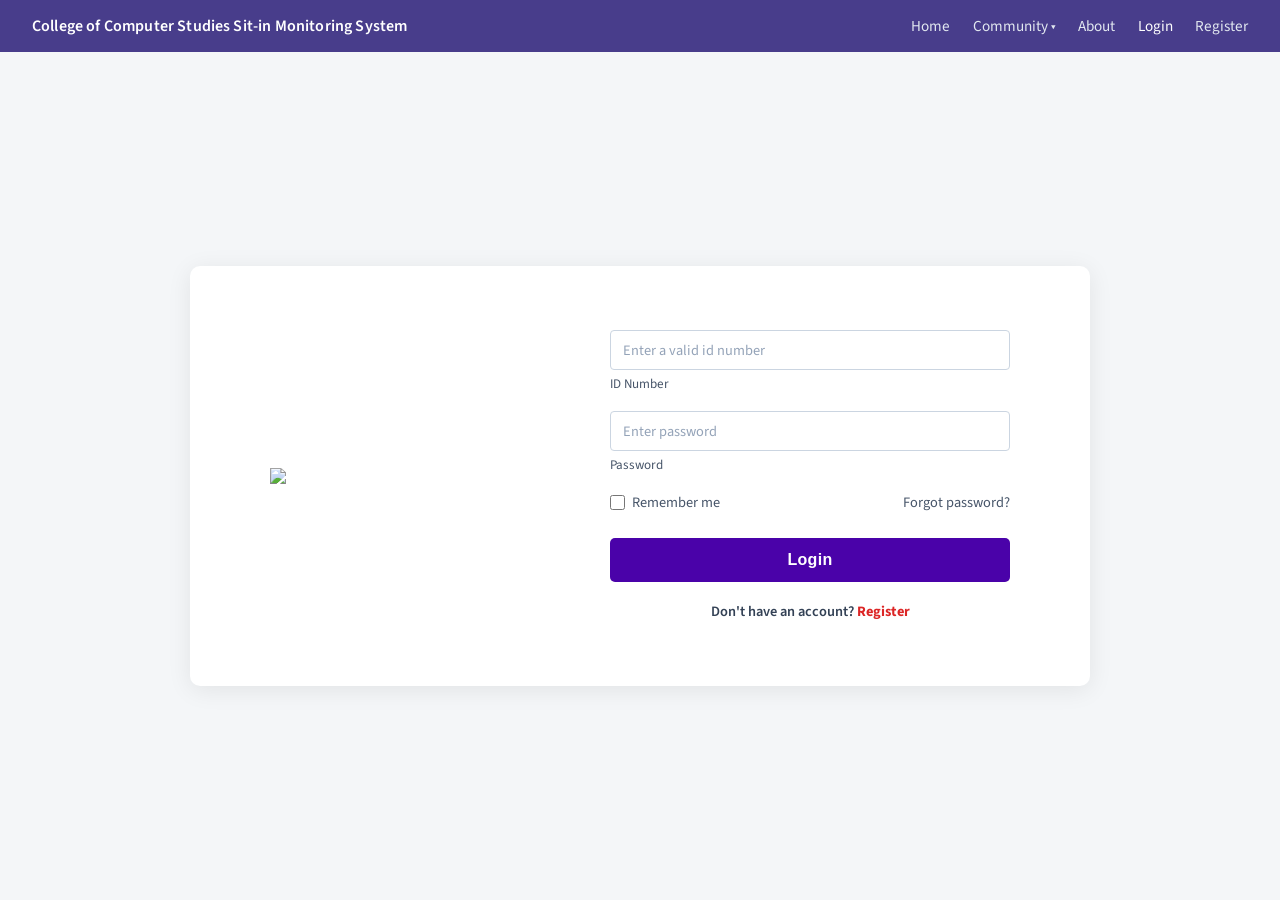
==== index.html @ 7e2de7b9 "Initial commit" ====
<!DOCTYPE html>
<html lang="en">
<head>
  <meta charset="UTF-8" />
  <meta name="viewport" content="width=device-width, initial-scale=1.0"/>
  <title>College of Computer Studies Sit-In Monitoring System</title>
  <link href="https://fonts.googleapis.com/css2?family=Source+Sans+3:wght@400;600;700&display=swap" rel="stylesheet"/>
  <link rel="stylesheet" href="style.css">
  
</head>
<body class="login-page">
  <!-- NAVBAR -->
  <nav>
    <span class="nav-brand">College of Computer Studies Sit-in Monitoring System</span>
    <ul class="nav-links">
      <li><a href="#">Home</a></li>
      <li><a href="#">Community ▾</a></li>
      <li><a href="#">About</a></li>
      <li><a href="#" class="active">Login</a></li>
      <li><a href="register.html">Register</a></li>
    </ul>
  </nav>

  <!-- MAIN CONTENT -->
  <main>
    <div class="login-card">
      <!-- FIXED LOGO - NO FALLBACK BOX -->
      <div class="logo-side">
        <img src="C:\Users\John Simon\Documents\SYSARCH\Sit-in-Monitoring-System\CCS.png" style="width:260px;height:auto;display:block;"/>
      </div>

      <!-- Form -->
      <div class="form-side">
        <form id="login-form">
          <div class="field-group">
            <input type="text" id="idNumber" name="idNumber" placeholder="Enter a valid id number" required/>
            <label for="idNumber">ID Number</label>
          </div>

          <div class="field-group">
            <input type="password" id="password" name="password" placeholder="Enter password" required/>
            <label for="password">Password</label>
          </div>

          <div class="row-options">
            <label class="remember">
              <input type="checkbox" id="rememberMe"/>
              Remember me
            </label>
            <a href="#" class="forgot">Forgot password?</a>
          </div>

          <button type="submit" class="btn-login">Login</button>

          <p class="register-hint">
            Don't have an account? <a href="register.html">Register</a>
          </p>
        </form>
      </div>
    </div>
  </main>

  <script src="script.js"></script>
</body>
</html>
---- style.css ----
*, *::before, *::after { 
  box-sizing: border-box; 
  margin: 0; 
  padding: 0; 
}

body {
  font-family: 'Source Sans 3', sans-serif;
  background: #f4f6f8;
  min-height: 100vh;
  display: flex;
  flex-direction: column;
}

/* ── NAVBAR ── */
nav {
  background: #483d8b;
  padding: 0 2rem;
  height: 52px;
  display: flex;
  align-items: center;
  justify-content: space-between;
}

.nav-brand {
  color: #fff;
  font-size: 1rem;
  font-weight: 600;
  letter-spacing: 0.01em;
}

.nav-links {
  display: flex;
  gap: 1.4rem;
  list-style: none;
}

.nav-links a {
  color: #e2e8f0;
  text-decoration: none;
  font-size: 0.95rem;
  transition: color .2s;
}

.nav-links a:hover,
.nav-links a.active { 
  color: #fff; 
}

/* ── LOGIN PAGE ── */
.login-page main {
  flex: 1;
  display: flex;
  align-items: center;
  justify-content: center;
  padding: 3rem 2rem;
}

.login-card {
  background: #fff;
  border-radius: 10px;
  box-shadow: 0 4px 24px rgba(0,0,0,.08);
  display: flex;
  align-items: center;
  gap: 5rem;
  padding: 4rem 5rem;
  max-width: 900px;
  width: 100%;
}

/* NAV LOGO - UPPER RIGHT CORNER */
.nav-logo {
  width: 45px;
  height: auto;
  border-radius: 4px;
}


.logo-fallback {
  display: none;
  width: 220px;
  height: 220px;
  background: linear-gradient(135deg, #4c1d95, #92400e);
  border-radius: 12px;
  display: flex;
  align-items: center;
  justify-content: center;
  color: #fff;
  font-size: 3rem;
  font-weight: 900;
  margin: 0 auto;
}

.form-side {
  flex: 1;
  min-width: 280px;
}

/* ── REGISTER PAGE ── */
.register-page main {
  flex: 1;
  display: flex;
  align-items: flex-start;
  justify-content: center;
  padding: 2.5rem 1.5rem;
}

.register-card {
  background: #fff;
  border-radius: 10px;
  box-shadow: 0 4px 24px rgba(0,0,0,.08);
  padding: 2.5rem 3rem;
  max-width: 880px;
  width: 100%;
  position: relative;
}

.btn-back {
  position: absolute;
  top: 1.4rem;
  left: 1.4rem;
  background: #dc2626;
  color: #fff;
  border: none;
  border-radius: 4px;
  padding: .35rem .9rem;
  font-size: 0.85rem;
  font-weight: 600;
  cursor: pointer;
  transition: background .2s;
  text-decoration: none;
}

.btn-back:hover { 
  background: #b91c1c; 
}

.register-card h1 {
  text-align: center;
  font-size: 1.6rem;
  font-weight: 700;
  color: #1e293b;
  margin-bottom: 2rem;
}

.register-body {
  display: flex;
  gap: 3rem;
  align-items: flex-start;
}

.form-col {
  flex: 1;
}

.illustration-col {
  width: 220px;
  flex-shrink: 0;
  display: flex;
  align-items: center;
  justify-content: center;
  padding-top: 1rem;
}

.svg-illustration {
  width: 200px;
}

/* ── FORM FIELDS (Shared) ── */
.field-group {
  margin-bottom: 1.1rem;
}

.field-group input,
.field-group select {
  width: 100%;
  padding: .55rem .75rem;
  border: 1px solid #cbd5e1;
  border-radius: 4px;
  font-size: 0.9rem;
  color: #334155;
  outline: none;
  background: #fff;
  transition: border-color .2s, box-shadow .2s;
  font-family: inherit;
}

.field-group input:focus,
.field-group select:focus {
  border-color: #3b82f6;
  box-shadow: 0 0 0 3px rgba(59,130,246,.12);
}

.field-group label {
  display: block;
  font-size: 0.82rem;
  color: #475569;
  margin-top: .3rem;
}

.field-group input::placeholder { 
  color: #94a3b8; 
}

/* ── LOGIN SPECIFIC ── */
.row-options {
  display: flex;
  align-items: center;
  justify-content: space-between;
  margin-bottom: 1.6rem;
}

.remember {
  display: flex;
  align-items: center;
  gap: .45rem;
  font-size: 0.9rem;
  color: #475569;
  cursor: pointer;
}

.remember input[type="checkbox"] {
  width: 15px;
  height: 15px;
  accent-color: #483d8b;
  cursor: pointer;
}

.forgot {
  font-size: 0.9rem;
  color: #475569;
  text-decoration: none;
  transition: color .2s;
}

.forgot:hover { 
  color: #480563; 
}

.btn-login {
  width: 100%;
  padding: .8rem;
  background: #4a02a9;
  color: #fff;
  font-size: 1rem;
  font-weight: 600;
  border: none;
  border-radius: 5px;
  cursor: pointer;
  letter-spacing: 0.02em;
  transition: background .2s, transform .1s;
}

.btn-login:hover { 
  background: #483d8b; 
}

.btn-login:active { 
  transform: scale(.98); 
}

.register-hint {
  text-align: center;
  margin-top: 1.2rem;
  font-size: 0.9rem;
  font-weight: 600;
  color: #334155;
}

.register-hint a {
  color: #dc2626;
  text-decoration: none;
  font-weight: 700;
}

.register-hint a:hover { 
  text-decoration: underline; 
}

/* ── REGISTER BUTTON ── */
.btn-register {
  display: block;
  margin: 1.8rem auto 0;
  padding: .65rem 2.5rem;
  background: #6025eb;
  color: #fff;
  font-size: 0.95rem;
  font-weight: 600;
  border: none;
  border-radius: 5px;
  cursor: pointer;
  transition: background .2s, transform .1s;
  letter-spacing: 0.02em;
}

.btn-register:hover { 
  background: #483d8b; 
}

.btn-register:active { 
  transform: scale(.98); 
}

/* RESPONSIVE */
@media (max-width: 768px) {
  .login-card {
    flex-direction: column;
    gap: 2rem;
    padding: 2rem;
  }
  
  .register-body {
    flex-direction: column;
    gap: 2rem;
  }
  
  .illustration-col {
    width: 180px;
  }
}
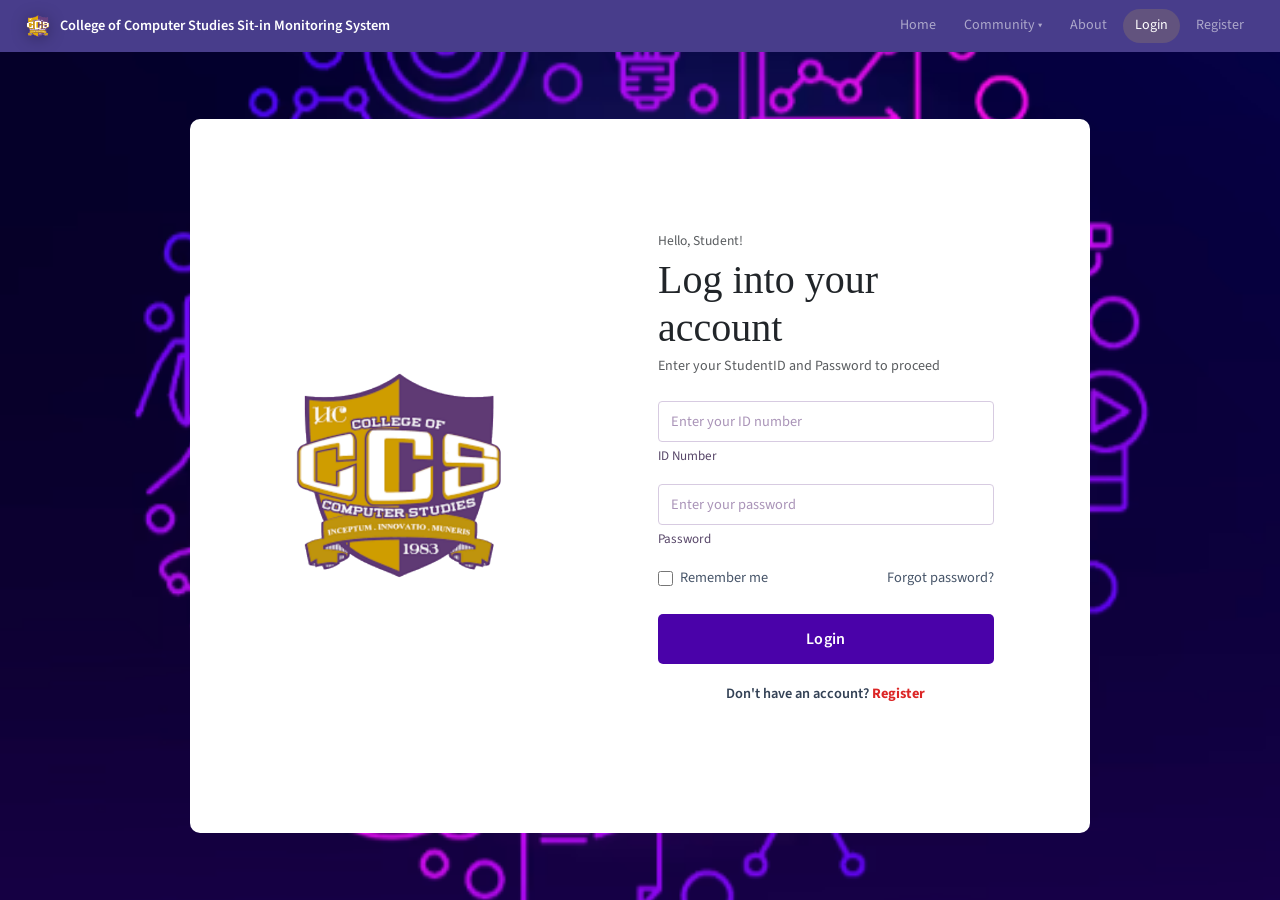
==== commit a68c29eb: "Need to debug and fix the dashboard system" ====
--- a/index.html
+++ b/index.html
@@ -3,22 +3,31 @@
 <head>
   <meta charset="UTF-8" />
   <meta name="viewport" content="width=device-width, initial-scale=1.0"/>
-  <title>College of Computer Studies Sit-In Monitoring System</title>
+  <title>CCS: Sit-In Monitoring System</title>
+  <link href="https://cdn.jsdelivr.net/npm/bootstrap@5.3.3/dist/css/bootstrap.min.css" rel="stylesheet"/>
   <link href="https://fonts.googleapis.com/css2?family=Source+Sans+3:wght@400;600;700&display=swap" rel="stylesheet"/>
   <link rel="stylesheet" href="style.css">
   
 </head>
 <body class="login-page">
   <!-- NAVBAR -->
-  <nav>
-    <span class="nav-brand">College of Computer Studies Sit-in Monitoring System</span>
-    <ul class="nav-links">
-      <li><a href="#">Home</a></li>
-      <li><a href="#">Community ▾</a></li>
-      <li><a href="#">About</a></li>
-      <li><a href="#" class="active">Login</a></li>
-      <li><a href="register.html">Register</a></li>
-    </ul>
+  <nav class="navbar navbar-expand-lg navbar-dark px-4">
+    <a class="navbar-brand fw-semibold d-flex align-items-center" href="index.html" style="font-size:.9rem; text-decoration: none;">
+      <img src='img\CCS.png' alt='CCS' class="nav-logo me-2" onerror="this.src='img\CCS.png'; this.onerror=null;"/>
+      College of Computer Studies Sit-in Monitoring System
+    </a>
+    <button class="navbar-toggler" type="button" data-bs-toggle="collapse" data-bs-target="#navMenu">
+      <span class="navbar-toggler-icon"></span>
+    </button>
+    <div class="collapse navbar-collapse" id="navMenu">
+      <ul class="navbar-nav ms-auto gap-1">
+        <li class="nav-item"><a class="nav-link" href="#/home">Home</a></li>
+        <li class="nav-item"><a class="nav-link" href="#/community">Community ▾</a></li>
+        <li class="nav-item"><a class="nav-link" href="#/about">About</a></li>
+        <li class="nav-item"><a class="nav-link active" href="index.html">Login</a></li>
+        <li class="nav-item"><a class="nav-link" href="register.html">Register</a></li>
+      </ul>
+    </div>
   </nav>
 
   <!-- MAIN CONTENT -->
@@ -26,19 +35,24 @@
     <div class="login-card">
       <!-- FIXED LOGO - NO FALLBACK BOX -->
       <div class="logo-side">
-        <img src="C:\Users\John Simon\Documents\SYSARCH\Sit-in-Monitoring-System\CCS.png" style="width:260px;height:auto;display:block;"/>
+        <img src='img\CCS.png' style="width:260px;height:auto;display:block;"/>
       </div>
 
       <!-- Form -->
+      <div class="form-panel d-flex flex-column justify-content-center p-5 col-12 col-md-7">
+        <p class="text-muted mb-1" style="font-size:.85rem;">Hello, Student!</p>
+        <h1 class="form-title mb-1">Log into your account</h1>
+        <p class="text-muted mb-4" style="font-size:.88rem;">Enter your StudentID and Password to proceed</p>
+
       <div class="form-side">
         <form id="login-form">
           <div class="field-group">
-            <input type="text" id="idNumber" name="idNumber" placeholder="Enter a valid id number" required/>
+            <input type="text" id="idNumber" name="idNumber" placeholder="Enter your ID number" required/>
             <label for="idNumber">ID Number</label>
           </div>
 
           <div class="field-group">
-            <input type="password" id="password" name="password" placeholder="Enter password" required/>
+            <input type="password" id="password" name="password" placeholder="Enter your password" required/>
             <label for="password">Password</label>
           </div>
 
@@ -60,6 +74,7 @@
     </div>
   </main>
 
+  <script src="https://cdn.jsdelivr.net/npm/bootstrap@5.3.3/dist/js/bootstrap.bundle.min.js"></script>
   <script src="script.js"></script>
 </body>
 </html>
--- a/style.css
+++ b/style.css
@@ -7,6 +7,11 @@
 body {
   font-family: 'Source Sans 3', sans-serif;
   background: #f4f6f8;
+  background-image: url('img\\BG.png');
+  background-size: cover;
+  background-position: center;
+  background-repeat: no-repeat;
+  background-attachment: fixed;
   min-height: 100vh;
   display: flex;
   flex-direction: column;
@@ -36,7 +41,7 @@
 }
 
 .nav-links a {
-  color: #e2e8f0;
+  color: #fcff4f;
   text-decoration: none;
   font-size: 0.95rem;
   transition: color .2s;
@@ -44,7 +49,32 @@
 
 .nav-links a:hover,
 .nav-links a.active { 
-  color: #fff; 
+  color: #fef8b6; 
+}
+
+.nav-dot { 
+  width:7px; 
+  height:7px; 
+  background:#c9a84c; 
+  border-radius:50%; 
+  display:inline-block; 
+  margin-right:8px; 
+  flex-shrink:0; 
+}
+
+.navbar-nav .nav-link { 
+  font-size:.88rem; 
+  padding:.4rem .75rem !important; 
+  border-radius:99px; 
+  transition:background .2s; 
+}
+
+.navbar-nav .nav-link:hover { 
+  background:rgba(255, 255, 255, 0.1); 
+}
+
+.navbar-nav .nav-link.active { 
+  background:rgba(201,168,76,.2); 
 }
 
 /* ── LOGIN PAGE ── */
@@ -70,11 +100,17 @@
 
 /* NAV LOGO - UPPER RIGHT CORNER */
 .nav-logo {
-  width: 45px;
-  height: auto;
-  border-radius: 4px;
-}
-
+  width: 28px !important;
+  height: 28px !important;
+  object-fit: contain;
+  flex-shrink: 0;
+  filter: brightness(1.1) drop-shadow(0 2px 8px rgba(0,0,0,0.3));
+  transition: transform 0.2s ease;
+}
+
+.navbar-brand:hover .nav-logo {
+  transform: translate(1px, 3px);
+}
 
 .logo-fallback {
   display: none;
@@ -97,6 +133,10 @@
 }
 
 /* ── REGISTER PAGE ── */
+.register-wrapper { 
+  min-height: calc(100vh - 56px); 
+}
+
 .register-page main {
   flex: 1;
   display: flex;
@@ -116,30 +156,45 @@
 }
 
 .btn-back {
-  position: absolute;
-  top: 1.4rem;
-  left: 1.4rem;
-  background: #dc2626;
-  color: #fff;
-  border: none;
-  border-radius: 4px;
-  padding: .35rem .9rem;
-  font-size: 0.85rem;
-  font-weight: 600;
-  cursor: pointer;
-  transition: background .2s;
-  text-decoration: none;
+  background:rgba(136, 35, 231, 0.15); 
+  color:#ffffff;
+  border:1px solid rgba(255,255,255,.25); 
+  border-radius:7px;
+  padding:.45rem 1rem; 
+  font-size:.85rem; font-weight:600;
+  font-family:inherit; 
+  text-decoration:none; 
+  display:inline-flex;
+  align-items:center; 
+  gap:.4rem; transition:background .2s; 
+  position:relative; 
+  z-index:1;
 }
 
 .btn-back:hover { 
-  background: #b91c1c; 
+  background: #5f2af0; 
+}
+.card-header-register h1 { font-family:'DM Serif Display',serif; font-size:1.6rem; color:#fff; }
+.card-header-register p { font-size:.85rem; color:rgba(255,255,255,.6); margin-bottom:0; }
+
+.card-header-register {
+  background:linear-gradient(135deg,#190428 0%,#8902ff 100%);
+  padding:1.75rem 2.25rem;
+  position:relative;
+  overflow:hidden;
+}
+.card-header-register::after {
+  position:absolute;
+  top:-50px; right:-50px;
+  width:160px; height:160px; border-radius:50%;
+  background:rgba(201,168,76,.15);
 }
 
 .register-card h1 {
   text-align: center;
   font-size: 1.6rem;
   font-weight: 700;
-  color: #1e293b;
+  color: #291e3b;
   margin-bottom: 2rem;
 }
 
@@ -149,57 +204,134 @@
   align-items: flex-start;
 }
 
+.section-heading {
+  font-size:.7rem; font-weight:700; letter-spacing:.1em;
+  text-transform:uppercase; color:#330091;
+  padding-bottom:.5rem; border-bottom:2px solid #eef0f6;
+  margin-bottom:1rem; margin-top:1.75rem;
+}
+.section-heading:first-of-type { margin-top:0; }
+
 .form-col {
   flex: 1;
 }
 
-.illustration-col {
-  width: 220px;
-  flex-shrink: 0;
-  display: flex;
-  align-items: center;
-  justify-content: center;
-  padding-top: 1rem;
-}
-
-.svg-illustration {
-  width: 200px;
-}
-
 /* ── FORM FIELDS (Shared) ── */
-.field-group {
-  margin-bottom: 1.1rem;
-}
-
-.field-group input,
-.field-group select {
-  width: 100%;
-  padding: .55rem .75rem;
-  border: 1px solid #cbd5e1;
-  border-radius: 4px;
-  font-size: 0.9rem;
-  color: #334155;
-  outline: none;
-  background: #fff;
-  transition: border-color .2s, box-shadow .2s;
-  font-family: inherit;
-}
-
-.field-group input:focus,
-.field-group select:focus {
-  border-color: #3b82f6;
-  box-shadow: 0 0 0 3px rgba(59,130,246,.12);
-}
-
-.field-group label {
-  display: block;
-  font-size: 0.82rem;
-  color: #475569;
-  margin-top: .3rem;
-}
-
-.field-group input::placeholder { 
-  color: #94a3b8; 
+  .field-group {
+    margin-bottom: 1.1rem;
+  }
+
+  .field-group input,
+  .field-group select {
+    width: 100%;
+    padding: .55rem .75rem;
+    border: 1px solid #d7cbe1;
+    border-radius: 4px;
+    font-size: 0.9rem;
+    color: #453355;
+    outline: none;
+    background: #fff;
+    transition: border-color .2s, box-shadow .2s;
+    font-family: inherit;
+  }
+
+  .field-group input:focus,
+  .field-group select:focus {
+    border-color: #7d00fa;
+    box-shadow: 0 0 0 3px rgba(105, 14, 249, 0.12);
+  }
+
+  .field-group label {
+    display: block;
+    font-size: 0.82rem;
+    color: #584769;
+    margin-top: .3rem;
+  }
+
+  .field-group input::placeholder { 
+    color: #aa94b8; 
+  }
+
+  .form-label { font-size:.73rem; font-weight:600; letter-spacing:.06em; text-transform:uppercase; color:#453751; margin-bottom:.4rem; }
+.form-control, .form-select {
+  border:1.5px solid #d7d1db; border-radius:8px;
+  padding:.65rem .9rem; font-size:.92rem; font-family:inherit;
+  background:#faf9fb; transition:border-color .2s, box-shadow .2s, background .2s;
+}
+.form-control:focus, .form-select:focus { 
+  border-color:#7300ff; background:#fff; 
+  box-shadow:0 0 0 3px rgba(49, 26, 143, 0.1); 
+}
+.form-control::placeholder { color:#d4cbe1; }
+.form-check-input:checked { background-color:#7300ff; border-color:#2a004c; }
+.form-check-input:focus {
+  box-shadow: none !important;
+}
+.form-check-label { font-size:.88rem; color:#6b7280; }
+
+.forgot-link { font-size:.88rem; color:#49039a; text-decoration:none; font-weight:500; }
+.forgot-link:hover { color:#c9a84c; }
+
+.strength-bar { display:flex; gap:4px; margin-top:5px; }
+.strength-bar span { height:3px; flex:1; border-radius:2px; background:#e5e7eb; transition:background .3s; }
+
+  /* ── SHARED BUTTONS ── */
+.btn-sims {
+  background:linear-gradient(135deg,#2d0076,#7b00ff); border:none;
+  border-radius:8px; padding:.8rem; font-size:.95rem; font-weight:600;
+  letter-spacing:.03em; box-shadow:0 4px 14px rgba(58, 15, 99, 0.3);
+  transition:transform .15s, box-shadow .2s;
+}
+.btn-sims:hover { 
+  background:linear-gradient(135deg,#2d0076,#7b00ff); 
+  transform:translateY(-1px); 
+  box-shadow:0 8px 22px rgba(56, 15, 99, 0.35); 
+}
+.btn-sims:active { 
+  transform:scale(.98); 
+}
+
+.or-divider { 
+  display:flex;
+  align-items:center; 
+  gap:.75rem; 
+  color:#9ca3af; 
+  font-size:.78rem; 
+}
+
+.or-divider::before, .or-divider::after { 
+  content:'';
+  flex:1;
+  height:1px; 
+  background:#e5e7eb; 
+}
+
+.register-hint, .login-hint { 
+  font-size:.88rem; 
+  color:#6b7280; 
+}
+
+.register-hint, .login-hint { 
+  text-align:center; 
+}
+.register-hint a, .login-hint a { 
+  color:#dc2626; 
+  font-weight:700; 
+  text-decoration:none; 
+}
+.register-hint a:hover, .login-hint a:hover { 
+  text-decoration:underline; 
+}
+
+.login-hint a { 
+  color:#7f00fe; 
+  font-weight:600; 
+}
+
+.form-footer { 
+  border-top:1px solid #f3f4f6; 
+  padding-top:1.5rem; 
+  margin-top:1.75rem; 
 }
 
 /* ── LOGIN SPECIFIC ── */
@@ -277,44 +409,613 @@
   text-decoration: underline; 
 }
 
-/* ── REGISTER BUTTON ── */
-.btn-register {
+/* Remove old nav-dot since we're not using it anymore */
+.nav-dot { display: none; }
+
+/* NUCLEAR OPTION - Remove ALL focus rings and outlines globally */
+*,
+*::before,
+*::after {
+  box-shadow: none !important;
+  outline: none !important;
+  border-image: none !important;
+}
+
+/* Override Bootstrap form elements specifically */
+.form-check-input:focus,
+.form-control:focus,
+.form-select:focus,
+.btn:focus,
+input:focus,
+input:focus-visible,
+input:focus-within {
+  box-shadow: none !important;
+  outline: none !important;
+  outline-offset: 0 !important;
+}
+
+/* Kill browser default focus styles */
+input:focus-visible,
+button:focus-visible {
+  outline: none !important;
+}
+
+/* ============================================================
+   CCS Sit-in Portal – Student Dashboard
+   style.css
+   ============================================================ */
+
+@import url('https://fonts.googleapis.com/css2?family=Plus+Jakarta+Sans:wght@300;400;500;600;700;800&family=Lora:wght@600;700&display=swap');
+
+/* ── VARIABLES ─────────────────────────────────────────────── */
+
+:root {
+  --violet:        #5d00f1;
+  --violet2:       #7900c9;
+  --drkviolet:       #481e80;
+  --gold:        #f5d923;
+  --gold2:       #e8e51a;
+  --bg:          #eef1f8;
+  --card:        #ffffff;
+  --border:      #dce3f0;
+  --text:        #230d45;
+  --text2:       #4d3d75;
+  --text3:       #9d84b8;
+  --green:       #16a34a;
+  --green-bg:    #dcfce7;
+  --red:         #dc2626;
+  --red-bg:      #fee2e2;
+  --violet:        #7725eb;
+  --violet-bg:     #e4dbfe;
+  --radius:      14px;
+  --radius-sm:   10px;
+  --shadow:      0 2px 12px rgba(13,34,85,.10);
+  --shadow-lg:   0 8px 32px rgba(13,34,85,.18);
+}
+
+/* ── BASE ───────────────────────────────────────────────────── */
+*, *::before, *::after { box-sizing: border-box; }
+
+body.dashboard {
+  font-family: 'Plus Jakarta Sans', sans-serif;
+  background: var(--bg);
+  color: var(--text);
+  font-size: 14px;
+}
+
+h1, h2, h3, h4, h5, h6,
+.font-display {
+  font-family: 'Lora', serif;
+}
+
+/* ── TOAST ──────────────────────────────────────────────────── */
+#liveToast {
+  min-width: 260px;
+  background: var(--navy);
+  color: #fff;
+  border: none;
+  border-radius: var(--radius-sm);
+  box-shadow: var(--shadow-lg);
+}
+#liveToast .toast-body {
+  display: flex;
+  align-items: center;
+  gap: 10px;
+  font-size: .84rem;
+  font-weight: 600;
+}
+.toast-container {
+  z-index: 1090;
+}
+
+/* ── NAVBAR ─────────────────────────────────────────────────── */
+.ccs-navbar {
+  background: linear-gradient(135deg, var(--navy) 0%, var(--navy2) 100%) !important;
+  box-shadow: 0 3px 20px rgba(13,34,85,.35);
+  padding: 0 28px;
+  height: 62px;
+}
+.ccs-navbar .navbar-brand {
+  font-family: 'Lora', serif;
+  font-size: 1rem;
+  font-weight: 700;
+  color: #fff !important;
+  display: flex;
+  align-items: center;
+  gap: 10px;
+}
+.brand-pip {
+  width: 9px; height: 9px;
+  background: var(--gold);
+  border-radius: 50%;
+  box-shadow: 0 0 8px var(--gold);
+  display: inline-block;
+}
+.ccs-navbar .nav-link {
+  color: rgba(255,255,255,.78) !important;
+  font-size: .82rem;
+  font-weight: 600;
+  padding: 7px 12px !important;
+  border-radius: 8px;
+  transition: background .18s, color .18s;
+  display: flex;
+  align-items: center;
+  gap: 6px;
+}
+.ccs-navbar .nav-link:hover,
+.ccs-navbar .nav-link.active {
+  background: rgba(255,255,255,.14);
+  color: #fff !important;
+}
+.ccs-navbar .nav-link i { font-size: .85rem; }
+
+/* logout btn */
+.btn-logout {
+  background: var(--gold) !important;
+  color: var(--navy) !important;
+  font-weight: 800 !important;
+  border-radius: 8px !important;
+  padding: 7px 16px !important;
+  border: none !important;
+}
+.btn-logout:hover { background: var(--gold2) !important; }
+
+/* notification badge */
+.notif-badge {
+  background: var(--red);
+  color: #fff;
+  font-size: .62rem;
+  font-weight: 800;
+  padding: 1px 6px;
+  border-radius: 20px;
+  margin-left: 2px;
+}
+
+/* custom dropdown */
+.ccs-dropdown-menu {
+  border: 1px solid var(--border);
+  border-radius: var(--radius-sm);
+  box-shadow: var(--shadow-lg);
+  overflow: hidden;
+  min-width: 210px;
+  padding: 0;
+}
+.ccs-dropdown-menu .dropdown-item {
+  font-size: .82rem;
+  font-weight: 500;
+  padding: 11px 16px;
+  color: var(--text);
+  border-bottom: 1px solid var(--border);
+  display: flex;
+  align-items: center;
+  gap: 10px;
+}
+.ccs-dropdown-menu .dropdown-item:last-child { border-bottom: none; }
+.ccs-dropdown-menu .dropdown-item:hover { background: var(--bg); color: var(--navy); }
+
+/* notif panel */
+.notif-header {
+  padding: 10px 16px;
+  border-bottom: 1px solid var(--border);
+  font-size: .78rem;
+  font-weight: 800;
+  color: var(--navy);
+  display: flex;
+  justify-content: space-between;
+  align-items: center;
+}
+.notif-clear {
+  font-weight: 400;
+  color: var(--text3);
+  cursor: pointer;
+  font-size: .73rem;
+}
+.notif-item {
+  display: flex;
+  gap: 12px;
+  padding: 11px 16px;
+  border-bottom: 1px solid var(--border);
+  cursor: pointer;
+  transition: background .15s;
+}
+.notif-item:hover { background: var(--bg); }
+.notif-item:last-child { border-bottom: none; }
+.notif-icon {
+  width: 34px; height: 34px;
+  border-radius: 9px;
+  display: flex; align-items: center; justify-content: center;
+  font-size: .85rem; flex-shrink: 0;
+}
+.notif-icon.blue { background: var(--blue-bg); color: var(--blue); }
+.notif-icon.green { background: var(--green-bg); color: var(--green); }
+.notif-icon.gold { background: #fef3c7; color: var(--gold2); }
+.notif-title { font-size: .8rem; font-weight: 700; color: var(--text); margin-bottom: 2px; }
+.notif-time { font-size: .7rem; color: var(--text3); }
+.notif-empty { padding: 18px; text-align: center; color: var(--text3); font-size: .82rem; font-style: italic; }
+
+/* ── PAGE WRAPPER ───────────────────────────────────────────── */
+.page-wrap {
+  max-width: 1380px;
+  margin: 0 auto;
+  padding: 26px 20px 48px;
+}
+
+/* ── VIEWS ──────────────────────────────────────────────────── */
+.view { display: none; }
+.view.active {
   display: block;
-  margin: 1.8rem auto 0;
-  padding: .65rem 2.5rem;
-  background: #6025eb;
+  animation: fadeUp .35s ease;
+}
+@keyframes fadeUp {
+  from { opacity: 0; transform: translateY(10px); }
+  to   { opacity: 1; transform: translateY(0); }
+}
+
+/* ── CARD ───────────────────────────────────────────────────── */
+.ccs-card {
+  background: var(--card);
+  border-radius: var(--radius);
+  border: 1px solid var(--border);
+  box-shadow: var(--shadow);
+  overflow: hidden;
+}
+.ccs-card-header {
+  background: linear-gradient(135deg, var(--navy2) 0%, var(--navy3) 100%);
   color: #fff;
-  font-size: 0.95rem;
+  padding: 11px 18px;
+  font-size: .72rem;
+  font-weight: 700;
+  letter-spacing: .07em;
+  text-transform: uppercase;
+  display: flex;
+  align-items: center;
+  gap: 8px;
+}
+.ccs-card-header i { opacity: .8; }
+.ccs-card-body { padding: 18px; }
+
+/* ── STUDENT INFO CARD ──────────────────────────────────────── */
+.stu-avatar-wrap {
+  display: flex;
+  flex-direction: column;
+  align-items: center;
+  padding: 22px 18px 16px;
+  border-bottom: 1px solid var(--border);
+}
+.stu-avatar-wrap img {
+  width: 90px; height: 90px;
+  border-radius: 50%;
+  object-fit: cover;
+  border: 3px solid var(--navy2);
+  box-shadow: 0 4px 20px rgba(13,34,85,.25);
+  margin-bottom: 12px;
+}
+.stu-name {
+  font-family: 'Lora', serif;
+  font-size: 1rem;
+  font-weight: 700;
+  color: var(--navy);
+  text-align: center;
+  margin-bottom: 6px;
+}
+.stu-badge {
+  background: var(--bg);
+  border: 1px solid var(--border);
+  border-radius: 20px;
+  padding: 3px 14px;
+  font-size: .68rem;
+  font-weight: 700;
+  color: var(--navy2);
+  text-transform: uppercase;
+  letter-spacing: .06em;
+}
+.info-list { list-style: none; padding: 12px 18px; margin: 0; }
+.info-list li {
+  display: flex;
+  align-items: center;
+  gap: 10px;
+  padding: 9px 0;
+  border-bottom: 1px solid var(--border);
+}
+.info-list li:last-child { border-bottom: none; }
+.info-icon {
+  width: 30px; height: 30px;
+  border-radius: 8px;
+  background: var(--bg);
+  display: flex; align-items: center; justify-content: center;
+  flex-shrink: 0;
+  color: var(--navy2);
+  font-size: .8rem;
+}
+.info-label { font-size: .7rem; color: var(--text3); margin-bottom: 1px; }
+.info-value { font-size: .83rem; font-weight: 700; color: var(--text); }
+
+/* session block */
+.session-block {
+  margin: 0 18px 18px;
+  background: linear-gradient(135deg, var(--navy) 0%, #571a90 100%);
+  border-radius: var(--radius-sm);
+  padding: 14px 16px;
+  color: #fff;
+}
+.session-block .s-label { font-size: .68rem; text-transform: uppercase; letter-spacing: .07em; opacity: .7; margin-bottom: 6px; }
+.session-block .s-num { font-family: 'Lora', serif; font-size: 2.2rem; font-weight: 700; line-height: 1; }
+.session-block .s-sub { font-size: .72rem; opacity: .6; margin-top: 3px; }
+.session-bar { background: rgba(255,255,255,.18); border-radius: 99px; height: 5px; margin-top: 12px; overflow: hidden; }
+.session-bar-fill { height: 100%; background: var(--gold); border-radius: 99px; transition: width .8s cubic-bezier(.34,1,.64,1); }
+
+/* ── STATUS STRIP ───────────────────────────────────────────── */
+.status-strip {
+  display: flex;
+  align-items: center;
+  gap: 12px;
+  padding: 13px 18px;
+  border-radius: var(--radius);
+  border: 1.5px solid;
+  font-size: .84rem;
   font-weight: 600;
+}
+.status-strip.off { background: #f0f4ff; border-color: #c7d4f5; color: var(--navy2); }
+.status-strip.on  { background: var(--green-bg); border-color: #86efac; color: #14532d; }
+.pulse-dot {
+  width: 10px; height: 10px;
+  border-radius: 50%;
+  flex-shrink: 0;
+  animation: pulse 1.8s infinite;
+}
+.pulse-dot.off { background: #b194c0; box-shadow: 0 0 0 3px rgba(148,163,192,.25); }
+.pulse-dot.on  { background: var(--green); box-shadow: 0 0 0 3px rgba(22,163,74,.25); }
+@keyframes pulse { 0%,100% { opacity:1; } 50% { opacity:.5; } }
+
+/* ── QUICK ACTIONS ──────────────────────────────────────────── */
+.qa-btn {
+  display: flex;
+  flex-direction: column;
+  align-items: center;
+  justify-content: center;
+  gap: 8px;
+  padding: 18px 12px;
+  border-radius: var(--radius-sm);
+  border: 1.5px solid var(--border);
+  background: var(--card);
+  cursor: pointer;
+  color: var(--text);
+  font-size: .8rem;
+  font-weight: 700;
+  text-align: center;
+  transition: all .2s;
+  width: 100%;
+}
+.qa-btn i { font-size: 1.4rem; color: var(--navy2); }
+.qa-btn:hover {
+  background: var(--navy);
+  border-color: var(--navy);
+  color: #fff;
+  transform: translateY(-3px);
+  box-shadow: var(--shadow-lg);
+}
+.qa-btn:hover i { color: var(--gold); }
+.qa-btn.primary { background: var(--navy); border-color: var(--navy); color: #fff; }
+.qa-btn.primary i { color: var(--gold); }
+.qa-btn.primary:hover { background: var(--navy3); }
+
+/* ── ANNOUNCEMENTS ──────────────────────────────────────────── */
+.ann-item { padding: 14px 0; border-bottom: 1px solid var(--border); }
+.ann-item:last-child { border-bottom: none; padding-bottom: 0; }
+.ann-meta { display: flex; align-items: center; gap: 8px; margin-bottom: 8px; }
+.ann-tag {
+  background: var(--navy); color: #fff;
+  font-size: .65rem; font-weight: 800;
+  padding: 2px 9px; border-radius: 4px;
+  text-transform: uppercase; letter-spacing: .05em;
+}
+.ann-date { color: var(--text3); font-size: .72rem; }
+.ann-text {
+  background: var(--bg);
+  border-radius: var(--radius-sm);
+  padding: 10px 14px;
+  font-size: .83rem; color: var(--text2); line-height: 1.65;
+  border-left: 3px solid var(--navy3);
+}
+.ann-empty { color: var(--text3); font-style: italic; }
+
+/* ── RULES ──────────────────────────────────────────────────── */
+.rules-scroll { padding: 16px 18px; max-height: 500px; overflow-y: auto; font-size: .82rem; line-height: 1.72; color: var(--text2); }
+.rules-scroll::-webkit-scrollbar { width: 4px; }
+.rules-scroll::-webkit-scrollbar-track { background: var(--bg); }
+.rules-scroll::-webkit-scrollbar-thumb { background: var(--border); border-radius: 99px; }
+.rules-uni { font-family: 'Lora', serif; font-weight: 700; font-size: .95rem; color: var(--navy); text-align: center; margin-bottom: 3px; }
+.rules-dept { font-size: .68rem; text-align: center; color: var(--text3); text-transform: uppercase; letter-spacing: .07em; margin-bottom: 12px; }
+.rules-sec { font-weight: 800; font-size: .72rem; color: var(--navy); text-transform: uppercase; letter-spacing: .06em; margin: 14px 0 8px; padding-bottom: 5px; border-bottom: 1.5px solid var(--border); }
+.rules-scroll ol { padding-left: 18px; }
+.rules-scroll ol li { margin-bottom: 9px; }
+.rules-scroll ol li::marker { color: var(--navy2); font-weight: 700; }
+
+/* ── DATA TABLE ─────────────────────────────────────────────── */
+.ccs-table { width: 100%; border-collapse: collapse; font-size: .82rem; }
+.ccs-table th {
+  background: var(--navy); color: #fff;
+  padding: 10px 14px; text-align: left;
+  font-size: .72rem; font-weight: 700;
+  letter-spacing: .05em; text-transform: uppercase;
+}
+.ccs-table th:first-child { border-radius: 8px 0 0 8px; }
+.ccs-table th:last-child  { border-radius: 0 8px 8px 0; }
+.ccs-table td { padding: 10px 14px; border-bottom: 1px solid var(--border); color: var(--text2); vertical-align: middle; }
+.ccs-table tr:last-child td { border-bottom: none; }
+.ccs-table tr:hover td { background: #f8f9ff; }
+.no-data-row td { text-align: center; padding: 40px; color: var(--text3); font-style: italic; }
+
+/* chips */
+.chip { display: inline-block; padding: 3px 12px; border-radius: 20px; font-size: .7rem; font-weight: 700; border: 1.5px solid; }
+.chip-blue   { background: var(--blue-bg);  color: var(--blue);  border-color: #bfdbfe; }
+.chip-green  { background: var(--green-bg); color: var(--green); border-color: #bbf7d0; }
+.chip-red    { background: var(--red-bg);   color: var(--red);   border-color: #fecaca; }
+
+/* pagination */
+.ccs-pgbtn {
+  width: 32px; height: 32px; border-radius: 7px;
+  border: 1.5px solid var(--border); background: var(--card);
+  cursor: pointer; font-size: .78rem; font-weight: 700; color: var(--text2);
+  transition: .18s; display: inline-flex; align-items: center; justify-content: center;
+}
+.ccs-pgbtn:hover, .ccs-pgbtn.active { background: var(--navy); color: #fff; border-color: var(--navy); }
+
+/* table controls */
+.tbl-entries select {
+  border: 1.5px solid var(--border); border-radius: 7px;
+  padding: 5px 10px; font-size: .82rem; background: var(--card);
+  outline: none; cursor: pointer; font-family: inherit;
+}
+.tbl-search {
+  display: flex; align-items: center; gap: 8px;
+  background: var(--card); border: 1.5px solid var(--border);
+  border-radius: 8px; padding: 6px 12px;
+}
+.tbl-search input {
+  border: none; outline: none;
+  font-size: .82rem; color: var(--text); background: transparent; width: 200px;
+  font-family: inherit;
+}
+.tbl-search i { color: var(--text3); font-size: .8rem; }
+
+/* view header */
+.view-header { display: flex; align-items: center; justify-content: space-between; margin-bottom: 20px; }
+.view-title { font-family: 'Lora', serif; font-size: 1.45rem; font-weight: 700; color: var(--navy); display: flex; align-items: center; gap: 10px; }
+.view-title i { font-size: 1.2rem; color: var(--navy3); }
+
+/* ── FORMS ──────────────────────────────────────────────────── */
+.form-label-ccs {
+  display: block;
+  font-size: .72rem; font-weight: 700; color: var(--text2);
+  text-transform: uppercase; letter-spacing: .06em;
+  margin-bottom: 6px;
+}
+.form-control-ccs, .form-select-ccs {
+  width: 100%; padding: 10px 14px;
+  border: 1.5px solid var(--border); border-radius: var(--radius-sm);
+  font-size: .875rem; color: var(--text); background: var(--bg);
+  outline: none; transition: border-color .18s, background .18s;
+  font-family: inherit;
+}
+.form-control-ccs:focus, .form-select-ccs:focus {
+  border-color: var(--navy2); background: #fff;
+}
+.form-control-ccs[readonly] { color: var(--text3); cursor: default; }
+
+/* ── BUTTONS ────────────────────────────────────────────────── */
+.btn-ccs-primary {
+  display: flex; align-items: center; justify-content: center; gap: 8px;
+  width: 100%; padding: 12px;
+  border-radius: var(--radius-sm); border: none;
+  background: var(--navy); color: #fff;
+  font-size: .9rem; font-weight: 700; cursor: pointer;
+  transition: background .18s, transform .15s; font-family: inherit;
+}
+.btn-ccs-primary:hover { background: var(--navy3); transform: translateY(-1px); }
+
+.btn-ccs-outline {
+  background: none; border: 1.5px solid var(--border);
+  border-radius: 7px; color: var(--text2);
+  font-size: .72rem; font-weight: 700;
+  padding: 4px 10px; cursor: pointer; transition: .18s; font-family: inherit;
+}
+.btn-ccs-outline:hover { border-color: var(--navy); color: var(--navy); }
+.btn-ccs-danger { color: var(--red); border-color: #fecaca; }
+.btn-ccs-danger:hover { background: var(--red-bg); border-color: var(--red); }
+
+.btn-ccs-export {
+  display: flex; align-items: center; gap: 8px;
+  padding: 9px 18px; border-radius: var(--radius-sm); border: none;
+  background: var(--navy); color: #fff;
+  font-size: .82rem; font-weight: 700; cursor: pointer;
+  transition: background .18s; font-family: inherit;
+}
+.btn-ccs-export:hover { background: var(--navy3); }
+
+/* ── RESERVATION ────────────────────────────────────────────── */
+.res-tip { display: flex; gap: 10px; padding: 10px 0; border-bottom: 1px solid var(--border); align-items: flex-start; font-size: .8rem; color: var(--text2); line-height: 1.55; }
+.res-tip:last-child { border-bottom: none; }
+.res-tip i { color: var(--navy2); width: 16px; flex-shrink: 0; margin-top: 2px; }
+.res-tip strong { color: var(--navy); }
+
+.res-row {
+  display: flex; align-items: center; justify-content: space-between;
+  padding: 11px 14px; border-radius: var(--radius-sm);
+  background: var(--bg); border: 1.5px solid var(--border);
+  margin-bottom: 10px;
+}
+.res-row-lab { font-size: .88rem; font-weight: 700; color: var(--navy); }
+.res-row-meta { font-size: .75rem; color: var(--text3); margin-top: 2px; }
+
+/* ── PROFILE ────────────────────────────────────────────────── */
+.profile-av-card {
+  display: flex; flex-direction: column; align-items: center;
+  padding: 28px 20px;
+}
+.profile-av-card img {
+  width: 110px; height: 110px;
+  border-radius: 50%; object-fit: cover;
+  border: 3px solid var(--navy2); box-shadow: var(--shadow-lg);
+  margin-bottom: 14px;
+}
+.profile-name { font-family: 'Lora', serif; font-size: 1.05rem; font-weight: 700; color: var(--navy); text-align: center; margin-bottom: 4px; }
+.profile-role { font-size: .75rem; color: var(--text3); text-align: center; margin-bottom: 16px; }
+.btn-photo {
+  display: flex; align-items: center; gap: 7px;
+  border: 1.5px solid var(--border); background: none;
+  border-radius: 8px; padding: 7px 16px;
+  font-size: .78rem; font-weight: 700; color: var(--navy2);
+  cursor: pointer; transition: .18s; font-family: inherit;
+}
+.btn-photo:hover { border-color: var(--navy); background: var(--bg); }
+.profile-sess-stat {
+  width: 100%; margin-top: 20px;
+  background: var(--navy); border-radius: var(--radius-sm);
+  padding: 14px; color: #fff; text-align: center;
+}
+.profile-sess-stat .big { font-family: 'Lora', serif; font-size: 2rem; font-weight: 700; }
+.profile-sess-stat .sml { font-size: .72rem; opacity: .65; }
+
+/* ── MODALS (custom) ────────────────────────────────────────── */
+.ccs-modal .modal-content {
+  border-radius: var(--radius);
   border: none;
-  border-radius: 5px;
-  cursor: pointer;
-  transition: background .2s, transform .1s;
-  letter-spacing: 0.02em;
-}
-
-.btn-register:hover { 
-  background: #483d8b; 
-}
-
-.btn-register:active { 
-  transform: scale(.98); 
-}
-
-/* RESPONSIVE */
-@media (max-width: 768px) {
-  .login-card {
-    flex-direction: column;
-    gap: 2rem;
-    padding: 2rem;
-  }
-  
-  .register-body {
-    flex-direction: column;
-    gap: 2rem;
-  }
-  
-  .illustration-col {
-    width: 180px;
-  }
-}+  box-shadow: 0 20px 60px rgba(0,0,0,.22);
+  text-align: center;
+  padding: 10px;
+}
+.ccs-modal .modal-body { padding: 28px 24px 10px; }
+.ccs-modal .modal-footer { border: none; justify-content: center; padding-bottom: 22px; gap: 10px; }
+.m-icon {
+  width: 64px; height: 64px; border-radius: 50%;
+  border: 2.5px solid var(--green);
+  display: flex; align-items: center; justify-content: center;
+  margin: 0 auto 18px;
+  color: var(--green); font-size: 1.6rem;
+}
+.m-icon.warn   { border-color: var(--gold);  color: var(--gold); }
+.m-icon.danger { border-color: var(--red);   color: var(--red);  }
+.m-title { font-family: 'Lora', serif; font-size: 1.3rem; font-weight: 700; color: var(--navy); margin-bottom: 8px; }
+.m-sub   { font-size: .85rem; color: var(--text3); line-height: 1.55; }
+.btn-m-ok {
+  background: var(--navy); color: #fff; border: none;
+  border-radius: var(--radius-sm); padding: 11px 36px;
+  font-size: .9rem; font-weight: 700; cursor: pointer;
+  font-family: inherit; transition: background .18s;
+}
+.btn-m-ok:hover { background: var(--navy3); }
+.btn-m-ok.danger { background: var(--red); }
+.btn-m-ok.danger:hover { background: #b91c1c; }
+.btn-m-cancel {
+  background: var(--bg); color: var(--text2);
+  border: 1.5px solid var(--border); border-radius: var(--radius-sm);
+  padding: 11px 24px; font-size: .9rem; font-weight: 700;
+  cursor: pointer; font-family: inherit; transition: .18s;
+}
+.btn-m-cancel:hover { border-color: var(--navy); color: var(--navy); }
+
+/* ── MISC ───────────────────────────────────────────────────── */
+.tbl-footer { display: flex; align-items: center; justify-content: space-between; margin-top: 14px; font-size: .78rem; color: var(--text3); }
+.gap-2 { gap: .5rem !important; }
+.divider { border: none; border-top: 1px solid var(--border); margin: 6px 0 18px; }
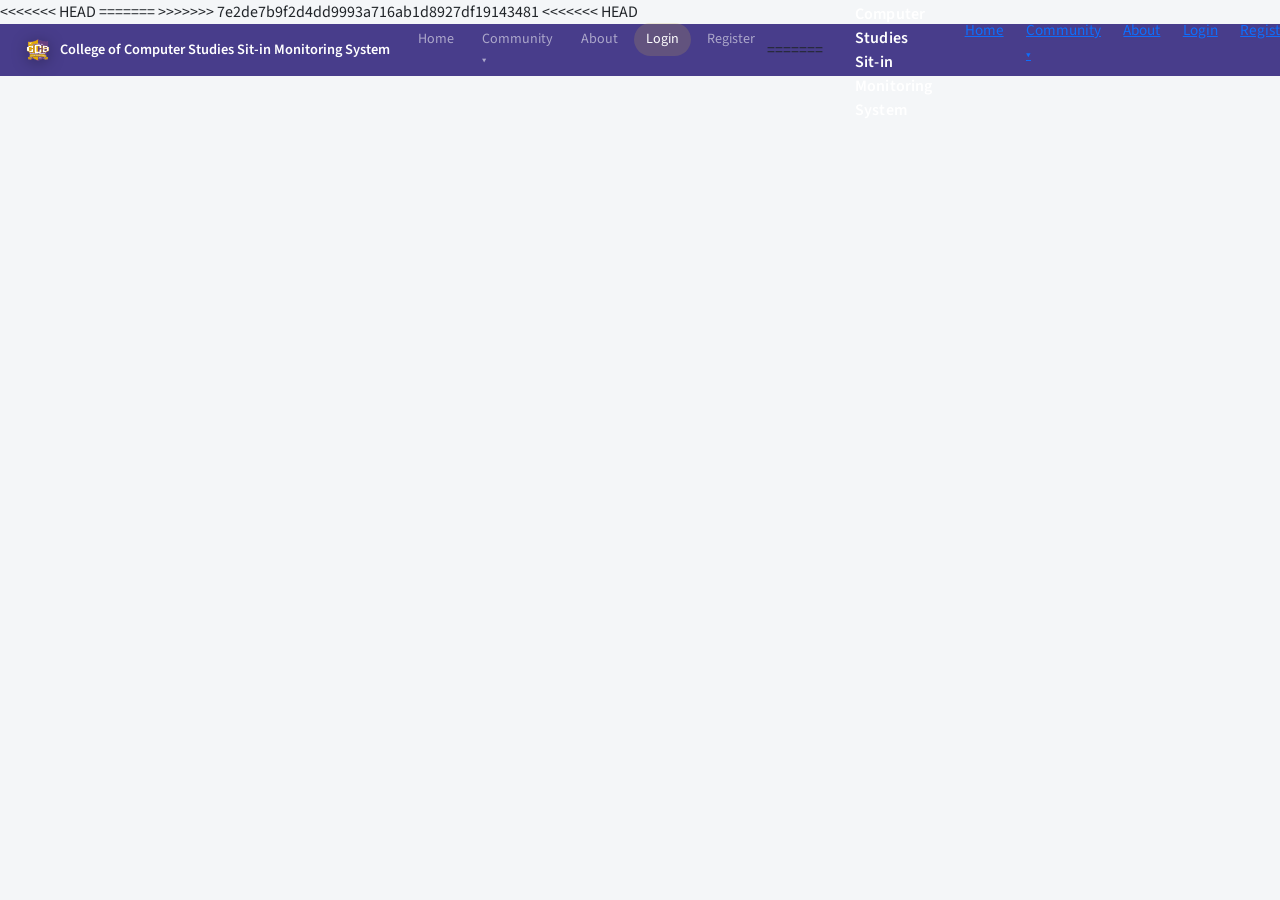
==== commit 7824f926: "CCS SIMS - initial project upload" ====
--- a/index.html
+++ b/index.html
@@ -3,14 +3,19 @@
 <head>
   <meta charset="UTF-8" />
   <meta name="viewport" content="width=device-width, initial-scale=1.0"/>
+<<<<<<< HEAD
   <title>CCS: Sit-In Monitoring System</title>
   <link href="https://cdn.jsdelivr.net/npm/bootstrap@5.3.3/dist/css/bootstrap.min.css" rel="stylesheet"/>
+=======
+  <title>College of Computer Studies Sit-In Monitoring System</title>
+>>>>>>> 7e2de7b9f2d4dd9993a716ab1d8927df19143481
   <link href="https://fonts.googleapis.com/css2?family=Source+Sans+3:wght@400;600;700&display=swap" rel="stylesheet"/>
   <link rel="stylesheet" href="style.css">
   
 </head>
 <body class="login-page">
   <!-- NAVBAR -->
+<<<<<<< HEAD
   <nav class="navbar navbar-expand-lg navbar-dark px-4">
     <a class="navbar-brand fw-semibold d-flex align-items-center" href="index.html" style="font-size:.9rem; text-decoration: none;">
       <img src='img\CCS.png' alt='CCS' class="nav-logo me-2" onerror="this.src='img\CCS.png'; this.onerror=null;"/>
@@ -28,6 +33,17 @@
         <li class="nav-item"><a class="nav-link" href="register.html">Register</a></li>
       </ul>
     </div>
+=======
+  <nav>
+    <span class="nav-brand">College of Computer Studies Sit-in Monitoring System</span>
+    <ul class="nav-links">
+      <li><a href="#">Home</a></li>
+      <li><a href="#">Community ▾</a></li>
+      <li><a href="#">About</a></li>
+      <li><a href="#" class="active">Login</a></li>
+      <li><a href="register.html">Register</a></li>
+    </ul>
+>>>>>>> 7e2de7b9f2d4dd9993a716ab1d8927df19143481
   </nav>
 
   <!-- MAIN CONTENT -->
@@ -35,6 +51,7 @@
     <div class="login-card">
       <!-- FIXED LOGO - NO FALLBACK BOX -->
       <div class="logo-side">
+<<<<<<< HEAD
         <img src='img\CCS.png' style="width:260px;height:auto;display:block;"/>
       </div>
 
@@ -48,11 +65,25 @@
         <form id="login-form">
           <div class="field-group">
             <input type="text" id="idNumber" name="idNumber" placeholder="Enter your ID number" required/>
+=======
+        <img src="C:\Users\John Simon\Documents\SYSARCH\Sit-in-Monitoring-System\CCS.png" style="width:260px;height:auto;display:block;"/>
+      </div>
+
+      <!-- Form -->
+      <div class="form-side">
+        <form id="login-form">
+          <div class="field-group">
+            <input type="text" id="idNumber" name="idNumber" placeholder="Enter a valid id number" required/>
+>>>>>>> 7e2de7b9f2d4dd9993a716ab1d8927df19143481
             <label for="idNumber">ID Number</label>
           </div>
 
           <div class="field-group">
+<<<<<<< HEAD
             <input type="password" id="password" name="password" placeholder="Enter your password" required/>
+=======
+            <input type="password" id="password" name="password" placeholder="Enter password" required/>
+>>>>>>> 7e2de7b9f2d4dd9993a716ab1d8927df19143481
             <label for="password">Password</label>
           </div>
 
@@ -74,7 +105,10 @@
     </div>
   </main>
 
+<<<<<<< HEAD
   <script src="https://cdn.jsdelivr.net/npm/bootstrap@5.3.3/dist/js/bootstrap.bundle.min.js"></script>
+=======
+>>>>>>> 7e2de7b9f2d4dd9993a716ab1d8927df19143481
   <script src="script.js"></script>
 </body>
 </html>
--- a/style.css
+++ b/style.css
@@ -7,11 +7,14 @@
 body {
   font-family: 'Source Sans 3', sans-serif;
   background: #f4f6f8;
+<<<<<<< HEAD
   background-image: url('img\\BG.png');
   background-size: cover;
   background-position: center;
   background-repeat: no-repeat;
   background-attachment: fixed;
+=======
+>>>>>>> 7e2de7b9f2d4dd9993a716ab1d8927df19143481
   min-height: 100vh;
   display: flex;
   flex-direction: column;
@@ -41,7 +44,11 @@
 }
 
 .nav-links a {
+<<<<<<< HEAD
   color: #fcff4f;
+=======
+  color: #e2e8f0;
+>>>>>>> 7e2de7b9f2d4dd9993a716ab1d8927df19143481
   text-decoration: none;
   font-size: 0.95rem;
   transition: color .2s;
@@ -49,6 +56,7 @@
 
 .nav-links a:hover,
 .nav-links a.active { 
+<<<<<<< HEAD
   color: #fef8b6; 
 }
 
@@ -75,6 +83,9 @@
 
 .navbar-nav .nav-link.active { 
   background:rgba(201,168,76,.2); 
+=======
+  color: #fff; 
+>>>>>>> 7e2de7b9f2d4dd9993a716ab1d8927df19143481
 }
 
 /* ── LOGIN PAGE ── */
@@ -100,6 +111,7 @@
 
 /* NAV LOGO - UPPER RIGHT CORNER */
 .nav-logo {
+<<<<<<< HEAD
   width: 28px !important;
   height: 28px !important;
   object-fit: contain;
@@ -111,6 +123,13 @@
 .navbar-brand:hover .nav-logo {
   transform: translate(1px, 3px);
 }
+=======
+  width: 45px;
+  height: auto;
+  border-radius: 4px;
+}
+
+>>>>>>> 7e2de7b9f2d4dd9993a716ab1d8927df19143481
 
 .logo-fallback {
   display: none;
@@ -133,10 +152,13 @@
 }
 
 /* ── REGISTER PAGE ── */
+<<<<<<< HEAD
 .register-wrapper { 
   min-height: calc(100vh - 56px); 
 }
 
+=======
+>>>>>>> 7e2de7b9f2d4dd9993a716ab1d8927df19143481
 .register-page main {
   flex: 1;
   display: flex;
@@ -156,6 +178,7 @@
 }
 
 .btn-back {
+<<<<<<< HEAD
   background:rgba(136, 35, 231, 0.15); 
   color:#ffffff;
   border:1px solid rgba(255,255,255,.25); 
@@ -188,13 +211,36 @@
   top:-50px; right:-50px;
   width:160px; height:160px; border-radius:50%;
   background:rgba(201,168,76,.15);
+=======
+  position: absolute;
+  top: 1.4rem;
+  left: 1.4rem;
+  background: #dc2626;
+  color: #fff;
+  border: none;
+  border-radius: 4px;
+  padding: .35rem .9rem;
+  font-size: 0.85rem;
+  font-weight: 600;
+  cursor: pointer;
+  transition: background .2s;
+  text-decoration: none;
+}
+
+.btn-back:hover { 
+  background: #b91c1c; 
+>>>>>>> 7e2de7b9f2d4dd9993a716ab1d8927df19143481
 }
 
 .register-card h1 {
   text-align: center;
   font-size: 1.6rem;
   font-weight: 700;
+<<<<<<< HEAD
   color: #291e3b;
+=======
+  color: #1e293b;
+>>>>>>> 7e2de7b9f2d4dd9993a716ab1d8927df19143481
   margin-bottom: 2rem;
 }
 
@@ -204,6 +250,7 @@
   align-items: flex-start;
 }
 
+<<<<<<< HEAD
 .section-heading {
   font-size:.7rem; font-weight:700; letter-spacing:.1em;
   text-transform:uppercase; color:#330091;
@@ -212,10 +259,13 @@
 }
 .section-heading:first-of-type { margin-top:0; }
 
+=======
+>>>>>>> 7e2de7b9f2d4dd9993a716ab1d8927df19143481
 .form-col {
   flex: 1;
 }
 
+<<<<<<< HEAD
 /* ── FORM FIELDS (Shared) ── */
   .field-group {
     margin-bottom: 1.1rem;
@@ -332,6 +382,55 @@
   border-top:1px solid #f3f4f6; 
   padding-top:1.5rem; 
   margin-top:1.75rem; 
+=======
+.illustration-col {
+  width: 220px;
+  flex-shrink: 0;
+  display: flex;
+  align-items: center;
+  justify-content: center;
+  padding-top: 1rem;
+}
+
+.svg-illustration {
+  width: 200px;
+}
+
+/* ── FORM FIELDS (Shared) ── */
+.field-group {
+  margin-bottom: 1.1rem;
+}
+
+.field-group input,
+.field-group select {
+  width: 100%;
+  padding: .55rem .75rem;
+  border: 1px solid #cbd5e1;
+  border-radius: 4px;
+  font-size: 0.9rem;
+  color: #334155;
+  outline: none;
+  background: #fff;
+  transition: border-color .2s, box-shadow .2s;
+  font-family: inherit;
+}
+
+.field-group input:focus,
+.field-group select:focus {
+  border-color: #3b82f6;
+  box-shadow: 0 0 0 3px rgba(59,130,246,.12);
+}
+
+.field-group label {
+  display: block;
+  font-size: 0.82rem;
+  color: #475569;
+  margin-top: .3rem;
+}
+
+.field-group input::placeholder { 
+  color: #94a3b8; 
+>>>>>>> 7e2de7b9f2d4dd9993a716ab1d8927df19143481
 }
 
 /* ── LOGIN SPECIFIC ── */
@@ -409,6 +508,7 @@
   text-decoration: underline; 
 }
 
+<<<<<<< HEAD
 /* Remove old nav-dot since we're not using it anymore */
 .nav-dot { display: none; }
 
@@ -1018,4 +1118,47 @@
 /* ── MISC ───────────────────────────────────────────────────── */
 .tbl-footer { display: flex; align-items: center; justify-content: space-between; margin-top: 14px; font-size: .78rem; color: var(--text3); }
 .gap-2 { gap: .5rem !important; }
-.divider { border: none; border-top: 1px solid var(--border); margin: 6px 0 18px; }+.divider { border: none; border-top: 1px solid var(--border); margin: 6px 0 18px; }
+=======
+/* ── REGISTER BUTTON ── */
+.btn-register {
+  display: block;
+  margin: 1.8rem auto 0;
+  padding: .65rem 2.5rem;
+  background: #6025eb;
+  color: #fff;
+  font-size: 0.95rem;
+  font-weight: 600;
+  border: none;
+  border-radius: 5px;
+  cursor: pointer;
+  transition: background .2s, transform .1s;
+  letter-spacing: 0.02em;
+}
+
+.btn-register:hover { 
+  background: #483d8b; 
+}
+
+.btn-register:active { 
+  transform: scale(.98); 
+}
+
+/* RESPONSIVE */
+@media (max-width: 768px) {
+  .login-card {
+    flex-direction: column;
+    gap: 2rem;
+    padding: 2rem;
+  }
+  
+  .register-body {
+    flex-direction: column;
+    gap: 2rem;
+  }
+  
+  .illustration-col {
+    width: 180px;
+  }
+}
+>>>>>>> 7e2de7b9f2d4dd9993a716ab1d8927df19143481
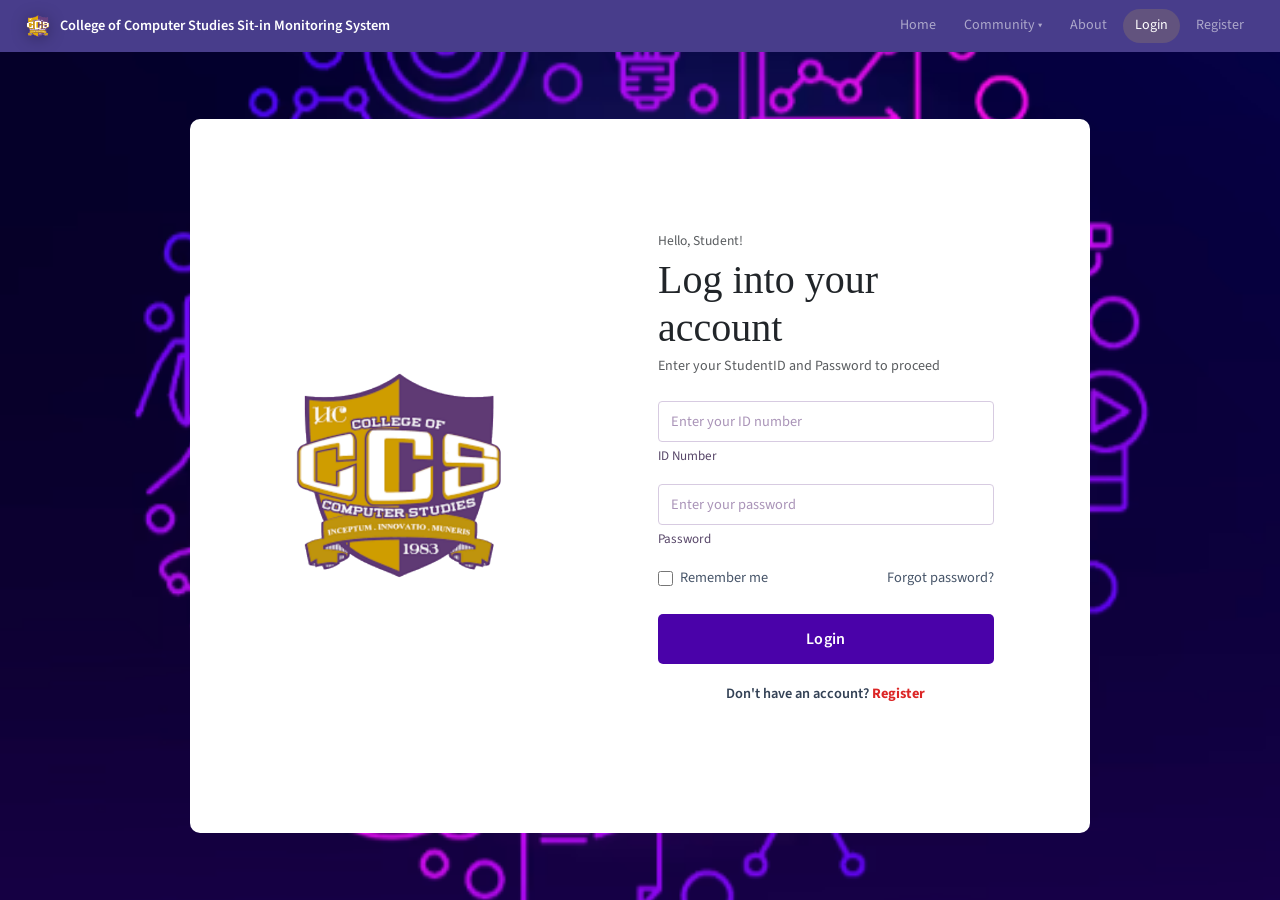
==== commit b8912589: "CCS SIMS - initial project upload" ====
--- a/index.html
+++ b/index.html
@@ -3,19 +3,14 @@
 <head>
   <meta charset="UTF-8" />
   <meta name="viewport" content="width=device-width, initial-scale=1.0"/>
-<<<<<<< HEAD
   <title>CCS: Sit-In Monitoring System</title>
   <link href="https://cdn.jsdelivr.net/npm/bootstrap@5.3.3/dist/css/bootstrap.min.css" rel="stylesheet"/>
-=======
-  <title>College of Computer Studies Sit-In Monitoring System</title>
->>>>>>> 7e2de7b9f2d4dd9993a716ab1d8927df19143481
   <link href="https://fonts.googleapis.com/css2?family=Source+Sans+3:wght@400;600;700&display=swap" rel="stylesheet"/>
   <link rel="stylesheet" href="style.css">
   
 </head>
 <body class="login-page">
   <!-- NAVBAR -->
-<<<<<<< HEAD
   <nav class="navbar navbar-expand-lg navbar-dark px-4">
     <a class="navbar-brand fw-semibold d-flex align-items-center" href="index.html" style="font-size:.9rem; text-decoration: none;">
       <img src='img\CCS.png' alt='CCS' class="nav-logo me-2" onerror="this.src='img\CCS.png'; this.onerror=null;"/>
@@ -33,17 +28,6 @@
         <li class="nav-item"><a class="nav-link" href="register.html">Register</a></li>
       </ul>
     </div>
-=======
-  <nav>
-    <span class="nav-brand">College of Computer Studies Sit-in Monitoring System</span>
-    <ul class="nav-links">
-      <li><a href="#">Home</a></li>
-      <li><a href="#">Community ▾</a></li>
-      <li><a href="#">About</a></li>
-      <li><a href="#" class="active">Login</a></li>
-      <li><a href="register.html">Register</a></li>
-    </ul>
->>>>>>> 7e2de7b9f2d4dd9993a716ab1d8927df19143481
   </nav>
 
   <!-- MAIN CONTENT -->
@@ -51,7 +35,6 @@
     <div class="login-card">
       <!-- FIXED LOGO - NO FALLBACK BOX -->
       <div class="logo-side">
-<<<<<<< HEAD
         <img src='img\CCS.png' style="width:260px;height:auto;display:block;"/>
       </div>
 
@@ -65,25 +48,11 @@
         <form id="login-form">
           <div class="field-group">
             <input type="text" id="idNumber" name="idNumber" placeholder="Enter your ID number" required/>
-=======
-        <img src="C:\Users\John Simon\Documents\SYSARCH\Sit-in-Monitoring-System\CCS.png" style="width:260px;height:auto;display:block;"/>
-      </div>
-
-      <!-- Form -->
-      <div class="form-side">
-        <form id="login-form">
-          <div class="field-group">
-            <input type="text" id="idNumber" name="idNumber" placeholder="Enter a valid id number" required/>
->>>>>>> 7e2de7b9f2d4dd9993a716ab1d8927df19143481
             <label for="idNumber">ID Number</label>
           </div>
 
           <div class="field-group">
-<<<<<<< HEAD
             <input type="password" id="password" name="password" placeholder="Enter your password" required/>
-=======
-            <input type="password" id="password" name="password" placeholder="Enter password" required/>
->>>>>>> 7e2de7b9f2d4dd9993a716ab1d8927df19143481
             <label for="password">Password</label>
           </div>
 
@@ -105,10 +74,7 @@
     </div>
   </main>
 
-<<<<<<< HEAD
   <script src="https://cdn.jsdelivr.net/npm/bootstrap@5.3.3/dist/js/bootstrap.bundle.min.js"></script>
-=======
->>>>>>> 7e2de7b9f2d4dd9993a716ab1d8927df19143481
   <script src="script.js"></script>
 </body>
 </html>
--- a/style.css
+++ b/style.css
@@ -7,14 +7,11 @@
 body {
   font-family: 'Source Sans 3', sans-serif;
   background: #f4f6f8;
-<<<<<<< HEAD
   background-image: url('img\\BG.png');
   background-size: cover;
   background-position: center;
   background-repeat: no-repeat;
   background-attachment: fixed;
-=======
->>>>>>> 7e2de7b9f2d4dd9993a716ab1d8927df19143481
   min-height: 100vh;
   display: flex;
   flex-direction: column;
@@ -44,11 +41,7 @@
 }
 
 .nav-links a {
-<<<<<<< HEAD
   color: #fcff4f;
-=======
-  color: #e2e8f0;
->>>>>>> 7e2de7b9f2d4dd9993a716ab1d8927df19143481
   text-decoration: none;
   font-size: 0.95rem;
   transition: color .2s;
@@ -56,7 +49,6 @@
 
 .nav-links a:hover,
 .nav-links a.active { 
-<<<<<<< HEAD
   color: #fef8b6; 
 }
 
@@ -83,9 +75,6 @@
 
 .navbar-nav .nav-link.active { 
   background:rgba(201,168,76,.2); 
-=======
-  color: #fff; 
->>>>>>> 7e2de7b9f2d4dd9993a716ab1d8927df19143481
 }
 
 /* ── LOGIN PAGE ── */
@@ -111,7 +100,6 @@
 
 /* NAV LOGO - UPPER RIGHT CORNER */
 .nav-logo {
-<<<<<<< HEAD
   width: 28px !important;
   height: 28px !important;
   object-fit: contain;
@@ -123,13 +111,6 @@
 .navbar-brand:hover .nav-logo {
   transform: translate(1px, 3px);
 }
-=======
-  width: 45px;
-  height: auto;
-  border-radius: 4px;
-}
-
->>>>>>> 7e2de7b9f2d4dd9993a716ab1d8927df19143481
 
 .logo-fallback {
   display: none;
@@ -152,13 +133,10 @@
 }
 
 /* ── REGISTER PAGE ── */
-<<<<<<< HEAD
 .register-wrapper { 
   min-height: calc(100vh - 56px); 
 }
 
-=======
->>>>>>> 7e2de7b9f2d4dd9993a716ab1d8927df19143481
 .register-page main {
   flex: 1;
   display: flex;
@@ -178,7 +156,6 @@
 }
 
 .btn-back {
-<<<<<<< HEAD
   background:rgba(136, 35, 231, 0.15); 
   color:#ffffff;
   border:1px solid rgba(255,255,255,.25); 
@@ -211,36 +188,13 @@
   top:-50px; right:-50px;
   width:160px; height:160px; border-radius:50%;
   background:rgba(201,168,76,.15);
-=======
-  position: absolute;
-  top: 1.4rem;
-  left: 1.4rem;
-  background: #dc2626;
-  color: #fff;
-  border: none;
-  border-radius: 4px;
-  padding: .35rem .9rem;
-  font-size: 0.85rem;
-  font-weight: 600;
-  cursor: pointer;
-  transition: background .2s;
-  text-decoration: none;
-}
-
-.btn-back:hover { 
-  background: #b91c1c; 
->>>>>>> 7e2de7b9f2d4dd9993a716ab1d8927df19143481
 }
 
 .register-card h1 {
   text-align: center;
   font-size: 1.6rem;
   font-weight: 700;
-<<<<<<< HEAD
   color: #291e3b;
-=======
-  color: #1e293b;
->>>>>>> 7e2de7b9f2d4dd9993a716ab1d8927df19143481
   margin-bottom: 2rem;
 }
 
@@ -250,7 +204,6 @@
   align-items: flex-start;
 }
 
-<<<<<<< HEAD
 .section-heading {
   font-size:.7rem; font-weight:700; letter-spacing:.1em;
   text-transform:uppercase; color:#330091;
@@ -259,13 +212,10 @@
 }
 .section-heading:first-of-type { margin-top:0; }
 
-=======
->>>>>>> 7e2de7b9f2d4dd9993a716ab1d8927df19143481
 .form-col {
   flex: 1;
 }
 
-<<<<<<< HEAD
 /* ── FORM FIELDS (Shared) ── */
   .field-group {
     margin-bottom: 1.1rem;
@@ -382,55 +332,6 @@
   border-top:1px solid #f3f4f6; 
   padding-top:1.5rem; 
   margin-top:1.75rem; 
-=======
-.illustration-col {
-  width: 220px;
-  flex-shrink: 0;
-  display: flex;
-  align-items: center;
-  justify-content: center;
-  padding-top: 1rem;
-}
-
-.svg-illustration {
-  width: 200px;
-}
-
-/* ── FORM FIELDS (Shared) ── */
-.field-group {
-  margin-bottom: 1.1rem;
-}
-
-.field-group input,
-.field-group select {
-  width: 100%;
-  padding: .55rem .75rem;
-  border: 1px solid #cbd5e1;
-  border-radius: 4px;
-  font-size: 0.9rem;
-  color: #334155;
-  outline: none;
-  background: #fff;
-  transition: border-color .2s, box-shadow .2s;
-  font-family: inherit;
-}
-
-.field-group input:focus,
-.field-group select:focus {
-  border-color: #3b82f6;
-  box-shadow: 0 0 0 3px rgba(59,130,246,.12);
-}
-
-.field-group label {
-  display: block;
-  font-size: 0.82rem;
-  color: #475569;
-  margin-top: .3rem;
-}
-
-.field-group input::placeholder { 
-  color: #94a3b8; 
->>>>>>> 7e2de7b9f2d4dd9993a716ab1d8927df19143481
 }
 
 /* ── LOGIN SPECIFIC ── */
@@ -508,7 +409,6 @@
   text-decoration: underline; 
 }
 
-<<<<<<< HEAD
 /* Remove old nav-dot since we're not using it anymore */
 .nav-dot { display: none; }
 
@@ -1118,47 +1018,4 @@
 /* ── MISC ───────────────────────────────────────────────────── */
 .tbl-footer { display: flex; align-items: center; justify-content: space-between; margin-top: 14px; font-size: .78rem; color: var(--text3); }
 .gap-2 { gap: .5rem !important; }
-.divider { border: none; border-top: 1px solid var(--border); margin: 6px 0 18px; }
-=======
-/* ── REGISTER BUTTON ── */
-.btn-register {
-  display: block;
-  margin: 1.8rem auto 0;
-  padding: .65rem 2.5rem;
-  background: #6025eb;
-  color: #fff;
-  font-size: 0.95rem;
-  font-weight: 600;
-  border: none;
-  border-radius: 5px;
-  cursor: pointer;
-  transition: background .2s, transform .1s;
-  letter-spacing: 0.02em;
-}
-
-.btn-register:hover { 
-  background: #483d8b; 
-}
-
-.btn-register:active { 
-  transform: scale(.98); 
-}
-
-/* RESPONSIVE */
-@media (max-width: 768px) {
-  .login-card {
-    flex-direction: column;
-    gap: 2rem;
-    padding: 2rem;
-  }
-  
-  .register-body {
-    flex-direction: column;
-    gap: 2rem;
-  }
-  
-  .illustration-col {
-    width: 180px;
-  }
-}
->>>>>>> 7e2de7b9f2d4dd9993a716ab1d8927df19143481
+.divider { border: none; border-top: 1px solid var(--border); margin: 6px 0 18px; }
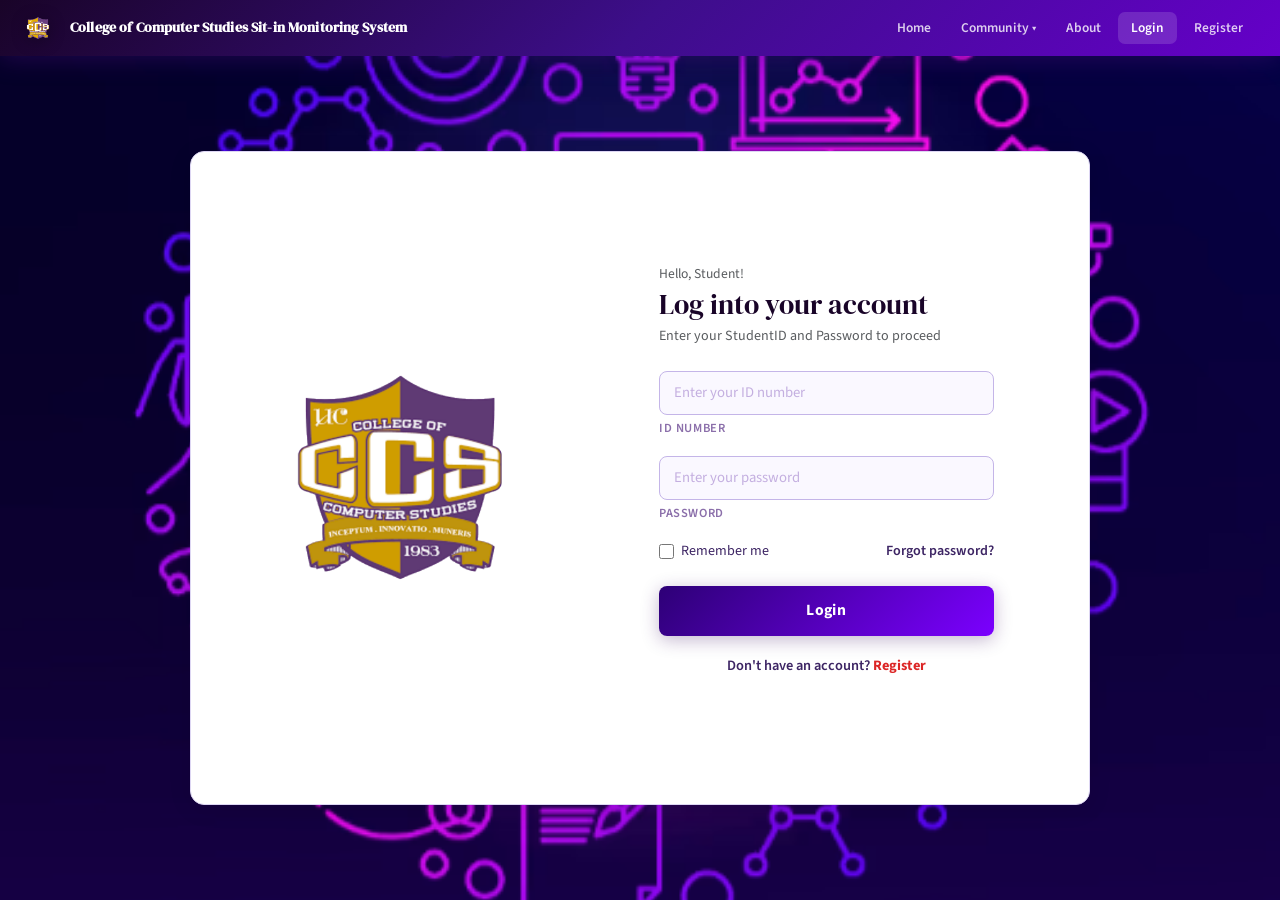
==== commit 84f11f4a: "CCS SIMS - initial project upload" ====
--- a/index.html
+++ b/index.html
@@ -7,9 +7,9 @@
   <link href="https://cdn.jsdelivr.net/npm/bootstrap@5.3.3/dist/css/bootstrap.min.css" rel="stylesheet"/>
   <link href="https://fonts.googleapis.com/css2?family=Source+Sans+3:wght@400;600;700&display=swap" rel="stylesheet"/>
   <link rel="stylesheet" href="style.css">
-  
 </head>
 <body class="login-page">
+
   <!-- NAVBAR -->
   <nav class="navbar navbar-expand-lg navbar-dark px-4">
     <a class="navbar-brand fw-semibold d-flex align-items-center" href="index.html" style="font-size:.9rem; text-decoration: none;">
@@ -33,45 +33,64 @@
   <!-- MAIN CONTENT -->
   <main>
     <div class="login-card">
-      <!-- FIXED LOGO - NO FALLBACK BOX -->
+
+      <!-- Logo -->
       <div class="logo-side">
         <img src='img\CCS.png' style="width:260px;height:auto;display:block;"/>
       </div>
 
-      <!-- Form -->
+      <!-- Form panel -->
       <div class="form-panel d-flex flex-column justify-content-center p-5 col-12 col-md-7">
         <p class="text-muted mb-1" style="font-size:.85rem;">Hello, Student!</p>
         <h1 class="form-title mb-1">Log into your account</h1>
         <p class="text-muted mb-4" style="font-size:.88rem;">Enter your StudentID and Password to proceed</p>
 
-      <div class="form-side">
-        <form id="login-form">
-          <div class="field-group">
-            <input type="text" id="idNumber" name="idNumber" placeholder="Enter your ID number" required/>
-            <label for="idNumber">ID Number</label>
-          </div>
+        <div class="form-side">
+          <!-- novalidate disables browser native popups so our JS handles all validation -->
+          <form id="login-form" novalidate>
 
-          <div class="field-group">
-            <input type="password" id="password" name="password" placeholder="Enter your password" required/>
-            <label for="password">Password</label>
-          </div>
+            <!-- Error box (shown on failed login) -->
+            <div id="loginError" style="
+              display:none;
+              background:#fee2e2;
+              border:1px solid #fca5a5;
+              color:#991b1b;
+              border-radius:7px;
+              padding:.55rem .85rem;
+              font-size:.82rem;
+              font-weight:500;
+              margin-bottom:1rem;
+            "></div>
 
-          <div class="row-options">
-            <label class="remember">
-              <input type="checkbox" id="rememberMe"/>
-              Remember me
-            </label>
-            <a href="#" class="forgot">Forgot password?</a>
-          </div>
+            <div class="field-group">
+              <input type="text" id="idNumber" name="idNumber" placeholder="Enter your ID number"/>
+              <label for="idNumber">ID Number</label>
+            </div>
 
-          <button type="submit" class="btn-login">Login</button>
+            <div class="field-group">
+              <input type="password" id="password" name="password" placeholder="Enter your password"/>
+              <label for="password">Password</label>
+            </div>
 
-          <p class="register-hint">
-            Don't have an account? <a href="register.html">Register</a>
-          </p>
-        </form>
-      </div>
-    </div>
+            <div class="row-options">
+              <label class="remember">
+                <input type="checkbox" id="rememberMe"/>
+                Remember me
+              </label>
+              <a href="#" class="forgot">Forgot password?</a>
+            </div>
+
+            <button type="submit" class="btn-login">Login</button>
+
+            <p class="register-hint">
+              Don't have an account? <a href="register.html">Register</a>
+            </p>
+
+          </form>
+        </div><!-- /form-side -->
+      </div><!-- /form-panel -->
+
+    </div><!-- /login-card -->
   </main>
 
   <script src="https://cdn.jsdelivr.net/npm/bootstrap@5.3.3/dist/js/bootstrap.bundle.min.js"></script>
--- a/style.css
+++ b/style.css
@@ -1,13 +1,72 @@
-*, *::before, *::after { 
-  box-sizing: border-box; 
-  margin: 0; 
-  padding: 0; 
-}
-
+/* ============================================================
+   CCS Sit-in Monitoring System — Unified Stylesheet
+   Covers: Login · Register · Dashboard
+   Theme: Deep violet/purple identity with gold accents
+   ============================================================ */
+
+@import url('https://fonts.googleapis.com/css2?family=Plus+Jakarta+Sans:ital,wght@0,300;0,400;0,500;0,600;0,700;0,800;1,400&family=DM+Serif+Display:ital@0;1&family=Source+Sans+3:wght@400;600;700&display=swap');
+
+/* ── GLOBAL RESET ─────────────────────────────────────────── */
+*, *::before, *::after {
+  box-sizing: border-box;
+  margin: 0;
+  padding: 0;
+}
+
+/* ── DESIGN TOKENS ────────────────────────────────────────── */
+:root {
+  /* Core brand palette */
+  --navy:          #190428;
+  --navy2:         #3d1278;
+  --navy3:         #5d00f1;
+  --violet:        #7725eb;
+  --violet2:       #8902ff;
+  --violet-light:  #a855f7;
+  --violet-bg:     #ede9fe;
+  --gold:          #f5d923;
+  --gold2:         #e8c80a;
+  --gold-bg:       #fef9c3;
+
+  /* Neutrals */
+  --bg:            #f0ecfa;
+  --bg2:           #e8e2f5;
+  --card:          #ffffff;
+  --border:        #ddd6f3;
+  --border2:       #c4b5e8;
+
+  /* Text */
+  --text:          #150926;
+  --text2:         #3d2564;
+  --text3:         #8b6faa;
+
+  /* Semantic */
+  --green:         #16a34a;
+  --green-bg:      #dcfce7;
+  --red:           #dc2626;
+  --red-bg:        #fee2e2;
+  --blue:          #2563eb;
+  --blue-bg:       #dbeafe;
+
+  /* Gradients */
+  --grad-navbar:   linear-gradient(135deg, #190428 0%, #3d0e8a 50%, #6500c9 100%);
+  --grad-header:   linear-gradient(135deg, #190428 0%, #8902ff 100%);
+  --grad-session:  linear-gradient(135deg, #190428 0%, #571a90 100%);
+  --grad-btn:      linear-gradient(135deg, #2d0076, #7b00ff);
+
+  /* Shape & Shadow */
+  --radius:        14px;
+  --radius-sm:     10px;
+  --radius-xs:     7px;
+  --shadow:        0 2px 16px rgba(72, 14, 130, 0.10);
+  --shadow-lg:     0 8px 36px rgba(72, 14, 130, 0.22);
+  --shadow-card:   0 4px 24px rgba(0, 0, 0, 0.08);
+}
+
+/* ── BASE BODY ────────────────────────────────────────────── */
 body {
-  font-family: 'Source Sans 3', sans-serif;
-  background: #f4f6f8;
-  background-image: url('img\\BG.png');
+  font-family: 'Source Sans 3', 'Plus Jakarta Sans', sans-serif;
+  background: var(--bg);
+  background-image: url('img/BG.png');
   background-size: cover;
   background-position: center;
   background-repeat: no-repeat;
@@ -15,552 +74,123 @@
   min-height: 100vh;
   display: flex;
   flex-direction: column;
-}
-
-/* ── NAVBAR ── */
-nav {
-  background: #483d8b;
+  color: var(--text);
+}
+
+body.dashboard {
+  font-family: 'Plus Jakarta Sans', sans-serif;
+  font-size: 14px;
+}
+
+h1, h2, h3, h4, h5, h6,
+.font-display {
+  font-family: 'DM Serif Display', serif;
+}
+
+
+/* ════════════════════════════════════════════════════════════
+   SHARED NAVBAR
+   ════════════════════════════════════════════════════════════ */
+
+nav,
+.ccs-navbar {
+  background: var(--grad-navbar) !important;
+  box-shadow: 0 3px 24px rgba(72, 14, 130, 0.40);
   padding: 0 2rem;
-  height: 52px;
+  height: 56px;
   display: flex;
   align-items: center;
   justify-content: space-between;
 }
 
+.navbar-brand,
 .nav-brand {
-  color: #fff;
-  font-size: 1rem;
-  font-weight: 600;
+  font-family: 'DM Serif Display', serif;
+  font-size: .95rem;
+  font-weight: 700;
+  color: #fff !important;
+  display: flex;
+  align-items: center;
+  gap: 10px;
+  text-decoration: none;
   letter-spacing: 0.01em;
 }
 
-.nav-links {
-  display: flex;
-  gap: 1.4rem;
-  list-style: none;
-}
-
-.nav-links a {
-  color: #fcff4f;
-  text-decoration: none;
-  font-size: 0.95rem;
-  transition: color .2s;
-}
-
-.nav-links a:hover,
-.nav-links a.active { 
-  color: #fef8b6; 
-}
-
-.nav-dot { 
-  width:7px; 
-  height:7px; 
-  background:#c9a84c; 
-  border-radius:50%; 
-  display:inline-block; 
-  margin-right:8px; 
-  flex-shrink:0; 
-}
-
-.navbar-nav .nav-link { 
-  font-size:.88rem; 
-  padding:.4rem .75rem !important; 
-  border-radius:99px; 
-  transition:background .2s; 
-}
-
-.navbar-nav .nav-link:hover { 
-  background:rgba(255, 255, 255, 0.1); 
-}
-
-.navbar-nav .nav-link.active { 
-  background:rgba(201,168,76,.2); 
-}
-
-/* ── LOGIN PAGE ── */
-.login-page main {
-  flex: 1;
-  display: flex;
-  align-items: center;
-  justify-content: center;
-  padding: 3rem 2rem;
-}
-
-.login-card {
-  background: #fff;
-  border-radius: 10px;
-  box-shadow: 0 4px 24px rgba(0,0,0,.08);
-  display: flex;
-  align-items: center;
-  gap: 5rem;
-  padding: 4rem 5rem;
-  max-width: 900px;
-  width: 100%;
-}
-
-/* NAV LOGO - UPPER RIGHT CORNER */
+/* Gold glowing pip — brand identity dot */
+.brand-pip {
+  width: 9px;
+  height: 9px;
+  background: var(--gold);
+  border-radius: 50%;
+  box-shadow: 0 0 10px var(--gold), 0 0 20px rgba(245,217,35,.5);
+  display: inline-block;
+  flex-shrink: 0;
+  animation: pipPulse 3s ease-in-out infinite;
+}
+
+@keyframes pipPulse {
+  0%, 100% { box-shadow: 0 0 10px var(--gold), 0 0 20px rgba(245,217,35,.5); }
+  50%       { box-shadow: 0 0 16px var(--gold), 0 0 32px rgba(245,217,35,.7); }
+}
+
+/* Nav logo icon */
 .nav-logo {
   width: 28px !important;
   height: 28px !important;
   object-fit: contain;
   flex-shrink: 0;
-  filter: brightness(1.1) drop-shadow(0 2px 8px rgba(0,0,0,0.3));
-  transition: transform 0.2s ease;
+  filter: brightness(1.1) drop-shadow(0 2px 8px rgba(0,0,0,.3));
+  transition: transform .2s ease;
 }
 
 .navbar-brand:hover .nav-logo {
-  transform: translate(1px, 3px);
-}
-
-.logo-fallback {
-  display: none;
-  width: 220px;
-  height: 220px;
-  background: linear-gradient(135deg, #4c1d95, #92400e);
-  border-radius: 12px;
-  display: flex;
-  align-items: center;
-  justify-content: center;
-  color: #fff;
-  font-size: 3rem;
-  font-weight: 900;
-  margin: 0 auto;
-}
-
-.form-side {
-  flex: 1;
-  min-width: 280px;
-}
-
-/* ── REGISTER PAGE ── */
-.register-wrapper { 
-  min-height: calc(100vh - 56px); 
-}
-
-.register-page main {
-  flex: 1;
-  display: flex;
-  align-items: flex-start;
-  justify-content: center;
-  padding: 2.5rem 1.5rem;
-}
-
-.register-card {
-  background: #fff;
-  border-radius: 10px;
-  box-shadow: 0 4px 24px rgba(0,0,0,.08);
-  padding: 2.5rem 3rem;
-  max-width: 880px;
-  width: 100%;
-  position: relative;
-}
-
-.btn-back {
-  background:rgba(136, 35, 231, 0.15); 
-  color:#ffffff;
-  border:1px solid rgba(255,255,255,.25); 
-  border-radius:7px;
-  padding:.45rem 1rem; 
-  font-size:.85rem; font-weight:600;
-  font-family:inherit; 
-  text-decoration:none; 
-  display:inline-flex;
-  align-items:center; 
-  gap:.4rem; transition:background .2s; 
-  position:relative; 
-  z-index:1;
-}
-
-.btn-back:hover { 
-  background: #5f2af0; 
-}
-.card-header-register h1 { font-family:'DM Serif Display',serif; font-size:1.6rem; color:#fff; }
-.card-header-register p { font-size:.85rem; color:rgba(255,255,255,.6); margin-bottom:0; }
-
-.card-header-register {
-  background:linear-gradient(135deg,#190428 0%,#8902ff 100%);
-  padding:1.75rem 2.25rem;
-  position:relative;
-  overflow:hidden;
-}
-.card-header-register::after {
-  position:absolute;
-  top:-50px; right:-50px;
-  width:160px; height:160px; border-radius:50%;
-  background:rgba(201,168,76,.15);
-}
-
-.register-card h1 {
-  text-align: center;
-  font-size: 1.6rem;
-  font-weight: 700;
-  color: #291e3b;
-  margin-bottom: 2rem;
-}
-
-.register-body {
-  display: flex;
-  gap: 3rem;
-  align-items: flex-start;
-}
-
-.section-heading {
-  font-size:.7rem; font-weight:700; letter-spacing:.1em;
-  text-transform:uppercase; color:#330091;
-  padding-bottom:.5rem; border-bottom:2px solid #eef0f6;
-  margin-bottom:1rem; margin-top:1.75rem;
-}
-.section-heading:first-of-type { margin-top:0; }
-
-.form-col {
-  flex: 1;
-}
-
-/* ── FORM FIELDS (Shared) ── */
-  .field-group {
-    margin-bottom: 1.1rem;
-  }
-
-  .field-group input,
-  .field-group select {
-    width: 100%;
-    padding: .55rem .75rem;
-    border: 1px solid #d7cbe1;
-    border-radius: 4px;
-    font-size: 0.9rem;
-    color: #453355;
-    outline: none;
-    background: #fff;
-    transition: border-color .2s, box-shadow .2s;
-    font-family: inherit;
-  }
-
-  .field-group input:focus,
-  .field-group select:focus {
-    border-color: #7d00fa;
-    box-shadow: 0 0 0 3px rgba(105, 14, 249, 0.12);
-  }
-
-  .field-group label {
-    display: block;
-    font-size: 0.82rem;
-    color: #584769;
-    margin-top: .3rem;
-  }
-
-  .field-group input::placeholder { 
-    color: #aa94b8; 
-  }
-
-  .form-label { font-size:.73rem; font-weight:600; letter-spacing:.06em; text-transform:uppercase; color:#453751; margin-bottom:.4rem; }
-.form-control, .form-select {
-  border:1.5px solid #d7d1db; border-radius:8px;
-  padding:.65rem .9rem; font-size:.92rem; font-family:inherit;
-  background:#faf9fb; transition:border-color .2s, box-shadow .2s, background .2s;
-}
-.form-control:focus, .form-select:focus { 
-  border-color:#7300ff; background:#fff; 
-  box-shadow:0 0 0 3px rgba(49, 26, 143, 0.1); 
-}
-.form-control::placeholder { color:#d4cbe1; }
-.form-check-input:checked { background-color:#7300ff; border-color:#2a004c; }
-.form-check-input:focus {
-  box-shadow: none !important;
-}
-.form-check-label { font-size:.88rem; color:#6b7280; }
-
-.forgot-link { font-size:.88rem; color:#49039a; text-decoration:none; font-weight:500; }
-.forgot-link:hover { color:#c9a84c; }
-
-.strength-bar { display:flex; gap:4px; margin-top:5px; }
-.strength-bar span { height:3px; flex:1; border-radius:2px; background:#e5e7eb; transition:background .3s; }
-
-  /* ── SHARED BUTTONS ── */
-.btn-sims {
-  background:linear-gradient(135deg,#2d0076,#7b00ff); border:none;
-  border-radius:8px; padding:.8rem; font-size:.95rem; font-weight:600;
-  letter-spacing:.03em; box-shadow:0 4px 14px rgba(58, 15, 99, 0.3);
-  transition:transform .15s, box-shadow .2s;
-}
-.btn-sims:hover { 
-  background:linear-gradient(135deg,#2d0076,#7b00ff); 
-  transform:translateY(-1px); 
-  box-shadow:0 8px 22px rgba(56, 15, 99, 0.35); 
-}
-.btn-sims:active { 
-  transform:scale(.98); 
-}
-
-.or-divider { 
-  display:flex;
-  align-items:center; 
-  gap:.75rem; 
-  color:#9ca3af; 
-  font-size:.78rem; 
-}
-
-.or-divider::before, .or-divider::after { 
-  content:'';
-  flex:1;
-  height:1px; 
-  background:#e5e7eb; 
-}
-
-.register-hint, .login-hint { 
-  font-size:.88rem; 
-  color:#6b7280; 
-}
-
-.register-hint, .login-hint { 
-  text-align:center; 
-}
-.register-hint a, .login-hint a { 
-  color:#dc2626; 
-  font-weight:700; 
-  text-decoration:none; 
-}
-.register-hint a:hover, .login-hint a:hover { 
-  text-decoration:underline; 
-}
-
-.login-hint a { 
-  color:#7f00fe; 
-  font-weight:600; 
-}
-
-.form-footer { 
-  border-top:1px solid #f3f4f6; 
-  padding-top:1.5rem; 
-  margin-top:1.75rem; 
-}
-
-/* ── LOGIN SPECIFIC ── */
-.row-options {
-  display: flex;
-  align-items: center;
-  justify-content: space-between;
-  margin-bottom: 1.6rem;
-}
-
-.remember {
-  display: flex;
-  align-items: center;
-  gap: .45rem;
-  font-size: 0.9rem;
-  color: #475569;
-  cursor: pointer;
-}
-
-.remember input[type="checkbox"] {
-  width: 15px;
-  height: 15px;
-  accent-color: #483d8b;
-  cursor: pointer;
-}
-
-.forgot {
-  font-size: 0.9rem;
-  color: #475569;
-  text-decoration: none;
-  transition: color .2s;
-}
-
-.forgot:hover { 
-  color: #480563; 
-}
-
-.btn-login {
-  width: 100%;
-  padding: .8rem;
-  background: #4a02a9;
-  color: #fff;
-  font-size: 1rem;
-  font-weight: 600;
-  border: none;
-  border-radius: 5px;
-  cursor: pointer;
-  letter-spacing: 0.02em;
-  transition: background .2s, transform .1s;
-}
-
-.btn-login:hover { 
-  background: #483d8b; 
-}
-
-.btn-login:active { 
-  transform: scale(.98); 
-}
-
-.register-hint {
-  text-align: center;
-  margin-top: 1.2rem;
-  font-size: 0.9rem;
-  font-weight: 600;
-  color: #334155;
-}
-
-.register-hint a {
-  color: #dc2626;
-  text-decoration: none;
-  font-weight: 700;
-}
-
-.register-hint a:hover { 
-  text-decoration: underline; 
-}
-
-/* Remove old nav-dot since we're not using it anymore */
-.nav-dot { display: none; }
-
-/* NUCLEAR OPTION - Remove ALL focus rings and outlines globally */
-*,
-*::before,
-*::after {
-  box-shadow: none !important;
-  outline: none !important;
-  border-image: none !important;
-}
-
-/* Override Bootstrap form elements specifically */
-.form-check-input:focus,
-.form-control:focus,
-.form-select:focus,
-.btn:focus,
-input:focus,
-input:focus-visible,
-input:focus-within {
-  box-shadow: none !important;
-  outline: none !important;
-  outline-offset: 0 !important;
-}
-
-/* Kill browser default focus styles */
-input:focus-visible,
-button:focus-visible {
-  outline: none !important;
-}
-
-/* ============================================================
-   CCS Sit-in Portal – Student Dashboard
-   style.css
-   ============================================================ */
-
-@import url('https://fonts.googleapis.com/css2?family=Plus+Jakarta+Sans:wght@300;400;500;600;700;800&family=Lora:wght@600;700&display=swap');
-
-/* ── VARIABLES ─────────────────────────────────────────────── */
-
-:root {
-  --violet:        #5d00f1;
-  --violet2:       #7900c9;
-  --drkviolet:       #481e80;
-  --gold:        #f5d923;
-  --gold2:       #e8e51a;
-  --bg:          #eef1f8;
-  --card:        #ffffff;
-  --border:      #dce3f0;
-  --text:        #230d45;
-  --text2:       #4d3d75;
-  --text3:       #9d84b8;
-  --green:       #16a34a;
-  --green-bg:    #dcfce7;
-  --red:         #dc2626;
-  --red-bg:      #fee2e2;
-  --violet:        #7725eb;
-  --violet-bg:     #e4dbfe;
-  --radius:      14px;
-  --radius-sm:   10px;
-  --shadow:      0 2px 12px rgba(13,34,85,.10);
-  --shadow-lg:   0 8px 32px rgba(13,34,85,.18);
-}
-
-/* ── BASE ───────────────────────────────────────────────────── */
-*, *::before, *::after { box-sizing: border-box; }
-
-body.dashboard {
-  font-family: 'Plus Jakarta Sans', sans-serif;
-  background: var(--bg);
-  color: var(--text);
-  font-size: 14px;
-}
-
-h1, h2, h3, h4, h5, h6,
-.font-display {
-  font-family: 'Lora', serif;
-}
-
-/* ── TOAST ──────────────────────────────────────────────────── */
-#liveToast {
-  min-width: 260px;
-  background: var(--navy);
-  color: #fff;
-  border: none;
-  border-radius: var(--radius-sm);
-  box-shadow: var(--shadow-lg);
-}
-#liveToast .toast-body {
-  display: flex;
-  align-items: center;
-  gap: 10px;
+  transform: translateY(-2px);
+}
+
+/* Nav links */
+.navbar-nav .nav-link,
+.nav-links a {
+  color: rgba(255, 255, 255, 0.80) !important;
   font-size: .84rem;
   font-weight: 600;
-}
-.toast-container {
-  z-index: 1090;
-}
-
-/* ── NAVBAR ─────────────────────────────────────────────────── */
-.ccs-navbar {
-  background: linear-gradient(135deg, var(--navy) 0%, var(--navy2) 100%) !important;
-  box-shadow: 0 3px 20px rgba(13,34,85,.35);
-  padding: 0 28px;
-  height: 62px;
-}
-.ccs-navbar .navbar-brand {
-  font-family: 'Lora', serif;
-  font-size: 1rem;
-  font-weight: 700;
+  padding: 6px 13px !important;
+  border-radius: var(--radius-xs);
+  transition: background .18s, color .18s;
+  display: flex;
+  align-items: center;
+  gap: 6px;
+  text-decoration: none;
+}
+
+.navbar-nav .nav-link:hover,
+.navbar-nav .nav-link.active,
+.nav-links a:hover,
+.nav-links a.active {
+  background: rgba(255, 255, 255, 0.14);
   color: #fff !important;
-  display: flex;
-  align-items: center;
-  gap: 10px;
-}
-.brand-pip {
-  width: 9px; height: 9px;
-  background: var(--gold);
-  border-radius: 50%;
-  box-shadow: 0 0 8px var(--gold);
-  display: inline-block;
-}
-.ccs-navbar .nav-link {
-  color: rgba(255,255,255,.78) !important;
+}
+
+.navbar-nav .nav-link i {
   font-size: .82rem;
-  font-weight: 600;
-  padding: 7px 12px !important;
-  border-radius: 8px;
-  transition: background .18s, color .18s;
-  display: flex;
-  align-items: center;
-  gap: 6px;
-}
-.ccs-navbar .nav-link:hover,
-.ccs-navbar .nav-link.active {
-  background: rgba(255,255,255,.14);
-  color: #fff !important;
-}
-.ccs-navbar .nav-link i { font-size: .85rem; }
-
-/* logout btn */
+}
+
+/* Dashboard logout button — gold accent */
 .btn-logout {
   background: var(--gold) !important;
   color: var(--navy) !important;
   font-weight: 800 !important;
-  border-radius: 8px !important;
-  padding: 7px 16px !important;
+  border-radius: var(--radius-xs) !important;
+  padding: 6px 16px !important;
   border: none !important;
-}
-.btn-logout:hover { background: var(--gold2) !important; }
-
-/* notification badge */
+  transition: background .18s, transform .15s !important;
+}
+
+.btn-logout:hover {
+  background: var(--gold2) !important;
+  transform: translateY(-1px) !important;
+}
+
+/* Notification badge */
 .notif-badge {
   background: var(--red);
   color: #fff;
@@ -568,32 +198,18 @@
   font-weight: 800;
   padding: 1px 6px;
   border-radius: 20px;
-  margin-left: 2px;
-}
-
-/* custom dropdown */
+  margin-left: 3px;
+}
+
+/* Notification dropdown */
 .ccs-dropdown-menu {
   border: 1px solid var(--border);
   border-radius: var(--radius-sm);
   box-shadow: var(--shadow-lg);
   overflow: hidden;
-  min-width: 210px;
   padding: 0;
 }
-.ccs-dropdown-menu .dropdown-item {
-  font-size: .82rem;
-  font-weight: 500;
-  padding: 11px 16px;
-  color: var(--text);
-  border-bottom: 1px solid var(--border);
-  display: flex;
-  align-items: center;
-  gap: 10px;
-}
-.ccs-dropdown-menu .dropdown-item:last-child { border-bottom: none; }
-.ccs-dropdown-menu .dropdown-item:hover { background: var(--bg); color: var(--navy); }
-
-/* notif panel */
+
 .notif-header {
   padding: 10px 16px;
   border-bottom: 1px solid var(--border);
@@ -604,12 +220,19 @@
   justify-content: space-between;
   align-items: center;
 }
+
 .notif-clear {
   font-weight: 400;
   color: var(--text3);
   cursor: pointer;
   font-size: .73rem;
-}
+  transition: color .15s;
+}
+
+.notif-clear:hover {
+  color: var(--violet);
+}
+
 .notif-item {
   display: flex;
   gap: 12px;
@@ -618,40 +241,439 @@
   cursor: pointer;
   transition: background .15s;
 }
+
 .notif-item:hover { background: var(--bg); }
 .notif-item:last-child { border-bottom: none; }
+
 .notif-icon {
-  width: 34px; height: 34px;
+  width: 34px;
+  height: 34px;
   border-radius: 9px;
-  display: flex; align-items: center; justify-content: center;
-  font-size: .85rem; flex-shrink: 0;
-}
-.notif-icon.blue { background: var(--blue-bg); color: var(--blue); }
-.notif-icon.green { background: var(--green-bg); color: var(--green); }
-.notif-icon.gold { background: #fef3c7; color: var(--gold2); }
-.notif-title { font-size: .8rem; font-weight: 700; color: var(--text); margin-bottom: 2px; }
-.notif-time { font-size: .7rem; color: var(--text3); }
-.notif-empty { padding: 18px; text-align: center; color: var(--text3); font-size: .82rem; font-style: italic; }
-
-/* ── PAGE WRAPPER ───────────────────────────────────────────── */
+  display: flex;
+  align-items: center;
+  justify-content: center;
+  font-size: .85rem;
+  flex-shrink: 0;
+}
+
+.notif-icon.blue  { background: var(--blue-bg);   color: var(--blue);  }
+.notif-icon.green { background: var(--green-bg);  color: var(--green); }
+.notif-icon.gold  { background: var(--gold-bg);   color: #a16207;      }
+
+.notif-title  { font-size: .8rem;  font-weight: 700; color: var(--text);  margin-bottom: 2px; }
+.notif-time   { font-size: .7rem;  color: var(--text3); }
+.notif-empty  { padding: 18px; text-align: center; color: var(--text3); font-size: .82rem; font-style: italic; }
+
+
+/* ════════════════════════════════════════════════════════════
+   LOGIN PAGE
+   ════════════════════════════════════════════════════════════ */
+
+.login-page main {
+  flex: 1;
+  display: flex;
+  align-items: center;
+  justify-content: center;
+  padding: 3rem 2rem;
+}
+
+.login-card {
+  background: #fff;
+  border-radius: var(--radius);
+  box-shadow: var(--shadow-card);
+  display: flex;
+  align-items: center;
+  gap: 5rem;
+  padding: 4rem 5rem;
+  max-width: 900px;
+  width: 100%;
+  border: 1px solid var(--border);
+}
+
+.logo-side {
+  flex-shrink: 0;
+}
+
+.form-side {
+  flex: 1;
+  min-width: 280px;
+}
+
+/* Login form title */
+.form-title {
+  font-family: 'DM Serif Display', serif;
+  font-size: 1.75rem;
+  color: var(--navy);
+}
+
+/* Field groups (floating-label style) */
+.field-group {
+  margin-bottom: 1.1rem;
+}
+
+.field-group input,
+.field-group select {
+  width: 100%;
+  padding: .62rem .85rem;
+  border: 1.5px solid var(--border2);
+  border-radius: 8px;
+  font-size: .92rem;
+  color: var(--text);
+  outline: none;
+  background: #faf8ff;
+  transition: border-color .2s, box-shadow .2s, background .2s;
+  font-family: inherit;
+}
+
+.field-group input:focus,
+.field-group select:focus {
+  border-color: var(--violet);
+  background: #fff;
+  box-shadow: 0 0 0 3px rgba(119, 37, 235, 0.12) !important;
+}
+
+.field-group label {
+  display: block;
+  font-size: .78rem;
+  font-weight: 600;
+  color: var(--text3);
+  margin-top: .3rem;
+  text-transform: uppercase;
+  letter-spacing: .05em;
+}
+
+.field-group input::placeholder {
+  color: #c4afe0;
+}
+
+/* Row options (remember + forgot) */
+.row-options {
+  display: flex;
+  align-items: center;
+  justify-content: space-between;
+  margin-bottom: 1.5rem;
+}
+
+.remember {
+  display: flex;
+  align-items: center;
+  gap: .45rem;
+  font-size: .88rem;
+  color: var(--text2);
+  cursor: pointer;
+}
+
+.remember input[type="checkbox"] {
+  width: 15px;
+  height: 15px;
+  accent-color: var(--violet);
+  cursor: pointer;
+}
+
+.forgot {
+  font-size: .88rem;
+  color: var(--text2);
+  text-decoration: none;
+  font-weight: 600;
+  transition: color .2s;
+}
+
+.forgot:hover {
+  color: var(--violet);
+}
+
+/* Login button */
+.btn-login {
+  width: 100%;
+  padding: .82rem;
+  background: var(--grad-btn);
+  color: #fff;
+  font-size: .98rem;
+  font-weight: 700;
+  border: none;
+  border-radius: 8px;
+  cursor: pointer;
+  letter-spacing: .03em;
+  box-shadow: 0 4px 18px rgba(58, 15, 99, 0.30);
+  transition: transform .15s, box-shadow .2s, filter .2s;
+}
+
+.btn-login:hover {
+  filter: brightness(1.1);
+  transform: translateY(-1px);
+  box-shadow: 0 8px 26px rgba(56, 15, 99, 0.38);
+}
+
+.btn-login:active {
+  transform: scale(.98);
+}
+
+/* Register hint below login form */
+.register-hint {
+  text-align: center;
+  margin-top: 1.2rem;
+  font-size: .9rem;
+  font-weight: 600;
+  color: var(--text2);
+}
+
+.register-hint a {
+  color: var(--red);
+  text-decoration: none;
+  font-weight: 700;
+}
+
+.register-hint a:hover {
+  text-decoration: underline;
+}
+
+
+/* ════════════════════════════════════════════════════════════
+   REGISTER PAGE
+   ════════════════════════════════════════════════════════════ */
+
+.register-page main {
+  flex: 1;
+  display: flex;
+  align-items: flex-start;
+  justify-content: center;
+  padding: 2.5rem 1.5rem;
+}
+
+.register-wrapper {
+  min-height: calc(100vh - 56px);
+}
+
+.register-card {
+  background: #fff;
+  border-radius: var(--radius);
+  box-shadow: var(--shadow-card);
+  max-width: 880px;
+  width: 100%;
+  overflow: hidden;
+  border: 1px solid var(--border);
+}
+
+/* Gradient card header */
+.card-header-register {
+  background: var(--grad-header);
+  padding: 1.75rem 2.25rem;
+  position: relative;
+  overflow: hidden;
+  display: flex;
+  align-items: center;
+  justify-content: space-between;
+  gap: 1rem;
+}
+
+.card-header-register::before {
+  content: '';
+  position: absolute;
+  top: -60px; right: -60px;
+  width: 180px; height: 180px;
+  border-radius: 50%;
+  background: rgba(201, 168, 76, 0.12);
+  pointer-events: none;
+}
+
+.card-header-register::after {
+  content: '';
+  position: absolute;
+  bottom: -40px; left: 30%;
+  width: 120px; height: 120px;
+  border-radius: 50%;
+  background: rgba(255, 255, 255, 0.05);
+  pointer-events: none;
+}
+
+.card-header-register h1 {
+  font-family: 'DM Serif Display', serif;
+  font-size: 1.55rem;
+  color: #fff;
+  margin-bottom: .25rem;
+}
+
+.card-header-register p {
+  font-size: .85rem;
+  color: rgba(255, 255, 255, .65);
+  margin: 0;
+}
+
+/* Back button inside header */
+.btn-back {
+  background: rgba(255, 255, 255, 0.14);
+  color: #fff;
+  border: 1px solid rgba(255, 255, 255, .25);
+  border-radius: 8px;
+  padding: .45rem 1.1rem;
+  font-size: .84rem;
+  font-weight: 600;
+  font-family: inherit;
+  text-decoration: none;
+  display: inline-flex;
+  align-items: center;
+  gap: .4rem;
+  transition: background .2s;
+  position: relative;
+  z-index: 1;
+  flex-shrink: 0;
+  white-space: nowrap;
+}
+
+.btn-back:hover {
+  background: rgba(255, 255, 255, .22);
+  color: #fff;
+}
+
+.register-body {
+  padding: 2rem 2.25rem 2.5rem;
+}
+
+/* Section headings inside form */
+.section-heading {
+  font-size: .7rem;
+  font-weight: 800;
+  letter-spacing: .1em;
+  text-transform: uppercase;
+  color: var(--navy2);
+  padding-bottom: .5rem;
+  border-bottom: 2px solid var(--border);
+  margin-bottom: 1rem;
+  margin-top: 1.75rem;
+}
+
+.section-heading:first-of-type {
+  margin-top: 0;
+}
+
+/* Bootstrap form overrides for register */
+.form-label {
+  font-size: .73rem;
+  font-weight: 700;
+  letter-spacing: .06em;
+  text-transform: uppercase;
+  color: var(--text2);
+  margin-bottom: .4rem;
+}
+
+.form-control,
+.form-select {
+  border: 1.5px solid var(--border2);
+  border-radius: 8px;
+  padding: .65rem .9rem;
+  font-size: .92rem;
+  font-family: inherit;
+  background: #faf8ff;
+  color: var(--text);
+  transition: border-color .2s, box-shadow .2s, background .2s;
+}
+
+.form-control:focus,
+.form-select:focus {
+  border-color: var(--violet);
+  background: #fff;
+  box-shadow: 0 0 0 3px rgba(119, 37, 235, 0.12) !important;
+  outline: none !important;
+}
+
+.form-control::placeholder {
+  color: #c4afe0;
+}
+
+.form-check-input:checked {
+  background-color: var(--violet);
+  border-color: var(--navy2);
+}
+
+/* Shared CCS button */
+.btn-sims {
+  background: var(--grad-btn);
+  border: none;
+  border-radius: 8px;
+  padding: .8rem 2rem;
+  font-size: .95rem;
+  font-weight: 700;
+  letter-spacing: .03em;
+  box-shadow: 0 4px 14px rgba(58, 15, 99, 0.30);
+  transition: transform .15s, box-shadow .2s, filter .2s;
+  color: #fff;
+}
+
+.btn-sims:hover {
+  filter: brightness(1.1);
+  transform: translateY(-1px);
+  box-shadow: 0 8px 22px rgba(56, 15, 99, 0.38);
+}
+
+.btn-sims:active {
+  transform: scale(.98);
+}
+
+/* Password strength bar */
+.strength-bar {
+  display: flex;
+  gap: 4px;
+  margin-top: 6px;
+}
+
+.strength-bar span {
+  height: 3px;
+  flex: 1;
+  border-radius: 2px;
+  background: #e5e7eb;
+  transition: background .3s;
+}
+
+/* Footer of register form */
+.form-footer {
+  border-top: 1px solid var(--border);
+  padding-top: 1.5rem;
+  margin-top: 1.75rem;
+}
+
+/* Login hint link at bottom */
+.login-hint {
+  font-size: .88rem;
+  color: var(--text3);
+  text-align: center;
+}
+
+.login-hint a {
+  color: var(--violet);
+  font-weight: 700;
+  text-decoration: none;
+}
+
+.login-hint a:hover {
+  text-decoration: underline;
+}
+
+
+/* ════════════════════════════════════════════════════════════
+   DASHBOARD
+   ════════════════════════════════════════════════════════════ */
+
+/* ── PAGE WRAPPER ───────── */
 .page-wrap {
   max-width: 1380px;
   margin: 0 auto;
-  padding: 26px 20px 48px;
-}
-
-/* ── VIEWS ──────────────────────────────────────────────────── */
+  padding: 28px 22px 56px;
+}
+
+/* ── VIEWS ──────────────── */
 .view { display: none; }
+
 .view.active {
   display: block;
-  animation: fadeUp .35s ease;
-}
+  animation: fadeUp .32s ease;
+}
+
 @keyframes fadeUp {
   from { opacity: 0; transform: translateY(10px); }
   to   { opacity: 1; transform: translateY(0); }
 }
 
-/* ── CARD ───────────────────────────────────────────────────── */
+/* ── CARD ───────────────── */
 .ccs-card {
   background: var(--card);
   border-radius: var(--radius);
@@ -659,92 +681,150 @@
   box-shadow: var(--shadow);
   overflow: hidden;
 }
+
 .ccs-card-header {
-  background: linear-gradient(135deg, var(--navy2) 0%, var(--navy3) 100%);
+  background: var(--grad-header);
   color: #fff;
   padding: 11px 18px;
   font-size: .72rem;
-  font-weight: 700;
-  letter-spacing: .07em;
+  font-weight: 800;
+  letter-spacing: .08em;
   text-transform: uppercase;
   display: flex;
   align-items: center;
   gap: 8px;
 }
-.ccs-card-header i { opacity: .8; }
-.ccs-card-body { padding: 18px; }
-
-/* ── STUDENT INFO CARD ──────────────────────────────────────── */
+
+.ccs-card-header i {
+  opacity: .85;
+}
+
+.ccs-card-body {
+  padding: 18px;
+}
+
+/* ── STUDENT INFO CARD ──── */
 .stu-avatar-wrap {
   display: flex;
   flex-direction: column;
   align-items: center;
-  padding: 22px 18px 16px;
+  padding: 24px 18px 18px;
   border-bottom: 1px solid var(--border);
 }
+
 .stu-avatar-wrap img {
-  width: 90px; height: 90px;
+  width: 92px;
+  height: 92px;
   border-radius: 50%;
   object-fit: cover;
-  border: 3px solid var(--navy2);
-  box-shadow: 0 4px 20px rgba(13,34,85,.25);
+  border: 3px solid var(--violet);
+  box-shadow: 0 4px 22px rgba(119, 37, 235, 0.30);
   margin-bottom: 12px;
 }
+
 .stu-name {
-  font-family: 'Lora', serif;
-  font-size: 1rem;
+  font-family: 'DM Serif Display', serif;
+  font-size: 1.05rem;
   font-weight: 700;
   color: var(--navy);
   text-align: center;
-  margin-bottom: 6px;
-}
+  margin-bottom: 7px;
+}
+
 .stu-badge {
-  background: var(--bg);
-  border: 1px solid var(--border);
+  background: var(--violet-bg);
+  border: 1px solid #c4b5fd;
   border-radius: 20px;
-  padding: 3px 14px;
-  font-size: .68rem;
-  font-weight: 700;
+  padding: 3px 15px;
+  font-size: .67rem;
+  font-weight: 800;
   color: var(--navy2);
   text-transform: uppercase;
-  letter-spacing: .06em;
-}
-.info-list { list-style: none; padding: 12px 18px; margin: 0; }
+  letter-spacing: .07em;
+}
+
+/* Info list inside student card */
+.info-list {
+  list-style: none;
+  padding: 12px 18px;
+  margin: 0;
+}
+
 .info-list li {
   display: flex;
   align-items: center;
-  gap: 10px;
+  gap: 11px;
   padding: 9px 0;
   border-bottom: 1px solid var(--border);
 }
-.info-list li:last-child { border-bottom: none; }
+
+.info-list li:last-child {
+  border-bottom: none;
+}
+
 .info-icon {
-  width: 30px; height: 30px;
+  width: 30px;
+  height: 30px;
   border-radius: 8px;
-  background: var(--bg);
-  display: flex; align-items: center; justify-content: center;
+  background: var(--violet-bg);
+  display: flex;
+  align-items: center;
+  justify-content: center;
   flex-shrink: 0;
   color: var(--navy2);
   font-size: .8rem;
 }
-.info-label { font-size: .7rem; color: var(--text3); margin-bottom: 1px; }
+
+.info-label { font-size: .7rem;  color: var(--text3); margin-bottom: 1px; }
 .info-value { font-size: .83rem; font-weight: 700; color: var(--text); }
 
-/* session block */
+/* Session block */
 .session-block {
   margin: 0 18px 18px;
-  background: linear-gradient(135deg, var(--navy) 0%, #571a90 100%);
+  background: var(--grad-session);
   border-radius: var(--radius-sm);
-  padding: 14px 16px;
-  color: #fff;
-}
-.session-block .s-label { font-size: .68rem; text-transform: uppercase; letter-spacing: .07em; opacity: .7; margin-bottom: 6px; }
-.session-block .s-num { font-family: 'Lora', serif; font-size: 2.2rem; font-weight: 700; line-height: 1; }
-.session-block .s-sub { font-size: .72rem; opacity: .6; margin-top: 3px; }
-.session-bar { background: rgba(255,255,255,.18); border-radius: 99px; height: 5px; margin-top: 12px; overflow: hidden; }
-.session-bar-fill { height: 100%; background: var(--gold); border-radius: 99px; transition: width .8s cubic-bezier(.34,1,.64,1); }
-
-/* ── STATUS STRIP ───────────────────────────────────────────── */
+  padding: 15px 16px;
+  color: #fff;
+}
+
+.session-block .s-label {
+  font-size: .67rem;
+  text-transform: uppercase;
+  letter-spacing: .08em;
+  opacity: .7;
+  margin-bottom: 6px;
+}
+
+.session-block .s-num {
+  font-family: 'DM Serif Display', serif;
+  font-size: 2.4rem;
+  font-weight: 700;
+  line-height: 1;
+  color: var(--gold);
+}
+
+.session-block .s-sub {
+  font-size: .72rem;
+  opacity: .6;
+  margin-top: 3px;
+}
+
+.session-bar {
+  background: rgba(255, 255, 255, .18);
+  border-radius: 99px;
+  height: 5px;
+  margin-top: 12px;
+  overflow: hidden;
+}
+
+.session-bar-fill {
+  height: 100%;
+  background: var(--gold);
+  border-radius: 99px;
+  transition: width .8s cubic-bezier(.34, 1, .64, 1);
+}
+
+/* ── STATUS STRIP ───────── */
 .status-strip {
   display: flex;
   align-items: center;
@@ -755,19 +835,43 @@
   font-size: .84rem;
   font-weight: 600;
 }
-.status-strip.off { background: #f0f4ff; border-color: #c7d4f5; color: var(--navy2); }
-.status-strip.on  { background: var(--green-bg); border-color: #86efac; color: #14532d; }
+
+.status-strip.off {
+  background: var(--violet-bg);
+  border-color: #c4b5fd;
+  color: var(--navy2);
+}
+
+.status-strip.on {
+  background: var(--green-bg);
+  border-color: #86efac;
+  color: #14532d;
+}
+
 .pulse-dot {
-  width: 10px; height: 10px;
+  width: 10px;
+  height: 10px;
   border-radius: 50%;
   flex-shrink: 0;
-  animation: pulse 1.8s infinite;
-}
-.pulse-dot.off { background: #b194c0; box-shadow: 0 0 0 3px rgba(148,163,192,.25); }
-.pulse-dot.on  { background: var(--green); box-shadow: 0 0 0 3px rgba(22,163,74,.25); }
-@keyframes pulse { 0%,100% { opacity:1; } 50% { opacity:.5; } }
-
-/* ── QUICK ACTIONS ──────────────────────────────────────────── */
+  animation: dotPulse 1.8s infinite;
+}
+
+.pulse-dot.off {
+  background: var(--violet-light);
+  box-shadow: 0 0 0 3px rgba(168, 85, 247, .25);
+}
+
+.pulse-dot.on {
+  background: var(--green);
+  box-shadow: 0 0 0 3px rgba(22, 163, 74, .25);
+}
+
+@keyframes dotPulse {
+  0%, 100% { opacity: 1; }
+  50%       { opacity: .4; }
+}
+
+/* ── QUICK ACTION BUTTONS ─ */
 .qa-btn {
   display: flex;
   flex-direction: column;
@@ -785,8 +889,14 @@
   text-align: center;
   transition: all .2s;
   width: 100%;
-}
-.qa-btn i { font-size: 1.4rem; color: var(--navy2); }
+  font-family: inherit;
+}
+
+.qa-btn i {
+  font-size: 1.4rem;
+  color: var(--navy2);
+}
+
 .qa-btn:hover {
   background: var(--navy);
   border-color: var(--navy);
@@ -794,228 +904,495 @@
   transform: translateY(-3px);
   box-shadow: var(--shadow-lg);
 }
+
 .qa-btn:hover i { color: var(--gold); }
-.qa-btn.primary { background: var(--navy); border-color: var(--navy); color: #fff; }
+
+.qa-btn.primary {
+  background: var(--grad-btn);
+  border-color: transparent;
+  color: #fff;
+}
+
 .qa-btn.primary i { color: var(--gold); }
-.qa-btn.primary:hover { background: var(--navy3); }
-
-/* ── ANNOUNCEMENTS ──────────────────────────────────────────── */
-.ann-item { padding: 14px 0; border-bottom: 1px solid var(--border); }
-.ann-item:last-child { border-bottom: none; padding-bottom: 0; }
-.ann-meta { display: flex; align-items: center; gap: 8px; margin-bottom: 8px; }
+
+.qa-btn.primary:hover {
+  filter: brightness(1.1);
+}
+
+/* ── ANNOUNCEMENTS ──────── */
+.ann-item {
+  padding: 14px 0;
+  border-bottom: 1px solid var(--border);
+}
+
+.ann-item:last-child {
+  border-bottom: none;
+  padding-bottom: 0;
+}
+
+.ann-meta {
+  display: flex;
+  align-items: center;
+  gap: 8px;
+  margin-bottom: 8px;
+}
+
 .ann-tag {
-  background: var(--navy); color: #fff;
-  font-size: .65rem; font-weight: 800;
-  padding: 2px 9px; border-radius: 4px;
-  text-transform: uppercase; letter-spacing: .05em;
-}
+  background: var(--navy);
+  color: #fff;
+  font-size: .65rem;
+  font-weight: 800;
+  padding: 2px 10px;
+  border-radius: 4px;
+  text-transform: uppercase;
+  letter-spacing: .05em;
+}
+
 .ann-date { color: var(--text3); font-size: .72rem; }
+
 .ann-text {
   background: var(--bg);
   border-radius: var(--radius-sm);
-  padding: 10px 14px;
-  font-size: .83rem; color: var(--text2); line-height: 1.65;
-  border-left: 3px solid var(--navy3);
-}
-.ann-empty { color: var(--text3); font-style: italic; }
-
-/* ── RULES ──────────────────────────────────────────────────── */
-.rules-scroll { padding: 16px 18px; max-height: 500px; overflow-y: auto; font-size: .82rem; line-height: 1.72; color: var(--text2); }
+  padding: 11px 14px;
+  font-size: .83rem;
+  color: var(--text2);
+  line-height: 1.65;
+  border-left: 3px solid var(--violet);
+}
+
+/* ── RULES ──────────────── */
+.rules-scroll {
+  padding: 16px 18px;
+  max-height: 500px;
+  overflow-y: auto;
+  font-size: .82rem;
+  line-height: 1.72;
+  color: var(--text2);
+}
+
 .rules-scroll::-webkit-scrollbar { width: 4px; }
 .rules-scroll::-webkit-scrollbar-track { background: var(--bg); }
 .rules-scroll::-webkit-scrollbar-thumb { background: var(--border); border-radius: 99px; }
-.rules-uni { font-family: 'Lora', serif; font-weight: 700; font-size: .95rem; color: var(--navy); text-align: center; margin-bottom: 3px; }
+
+.rules-uni  { font-family: 'DM Serif Display', serif; font-weight: 700; font-size: .95rem; color: var(--navy); text-align: center; margin-bottom: 3px; }
 .rules-dept { font-size: .68rem; text-align: center; color: var(--text3); text-transform: uppercase; letter-spacing: .07em; margin-bottom: 12px; }
-.rules-sec { font-weight: 800; font-size: .72rem; color: var(--navy); text-transform: uppercase; letter-spacing: .06em; margin: 14px 0 8px; padding-bottom: 5px; border-bottom: 1.5px solid var(--border); }
+.rules-sec  { font-weight: 800; font-size: .72rem; color: var(--navy); text-transform: uppercase; letter-spacing: .06em; margin: 14px 0 8px; padding-bottom: 5px; border-bottom: 1.5px solid var(--border); }
 .rules-scroll ol { padding-left: 18px; }
 .rules-scroll ol li { margin-bottom: 9px; }
-.rules-scroll ol li::marker { color: var(--navy2); font-weight: 700; }
-
-/* ── DATA TABLE ─────────────────────────────────────────────── */
-.ccs-table { width: 100%; border-collapse: collapse; font-size: .82rem; }
+.rules-scroll ol li::marker { color: var(--violet); font-weight: 700; }
+
+/* ── DATA TABLE ─────────── */
+.ccs-table {
+  width: 100%;
+  border-collapse: collapse;
+  font-size: .82rem;
+}
+
 .ccs-table th {
-  background: var(--navy); color: #fff;
-  padding: 10px 14px; text-align: left;
-  font-size: .72rem; font-weight: 700;
-  letter-spacing: .05em; text-transform: uppercase;
-}
+  background: var(--grad-header);
+  color: #fff;
+  padding: 11px 14px;
+  text-align: left;
+  font-size: .72rem;
+  font-weight: 800;
+  letter-spacing: .05em;
+  text-transform: uppercase;
+}
+
 .ccs-table th:first-child { border-radius: 8px 0 0 8px; }
 .ccs-table th:last-child  { border-radius: 0 8px 8px 0; }
-.ccs-table td { padding: 10px 14px; border-bottom: 1px solid var(--border); color: var(--text2); vertical-align: middle; }
+
+.ccs-table td {
+  padding: 10px 14px;
+  border-bottom: 1px solid var(--border);
+  color: var(--text2);
+  vertical-align: middle;
+}
+
 .ccs-table tr:last-child td { border-bottom: none; }
-.ccs-table tr:hover td { background: #f8f9ff; }
-.no-data-row td { text-align: center; padding: 40px; color: var(--text3); font-style: italic; }
-
-/* chips */
-.chip { display: inline-block; padding: 3px 12px; border-radius: 20px; font-size: .7rem; font-weight: 700; border: 1.5px solid; }
-.chip-blue   { background: var(--blue-bg);  color: var(--blue);  border-color: #bfdbfe; }
-.chip-green  { background: var(--green-bg); color: var(--green); border-color: #bbf7d0; }
-.chip-red    { background: var(--red-bg);   color: var(--red);   border-color: #fecaca; }
-
-/* pagination */
+.ccs-table tr:hover td      { background: var(--violet-bg); }
+.no-data-row td { text-align: center; padding: 42px; color: var(--text3); font-style: italic; }
+
+/* Chips */
+.chip {
+  display: inline-block;
+  padding: 3px 12px;
+  border-radius: 20px;
+  font-size: .7rem;
+  font-weight: 700;
+  border: 1.5px solid;
+}
+
+.chip-blue  { background: var(--blue-bg);  color: var(--blue);  border-color: #bfdbfe; }
+.chip-green { background: var(--green-bg); color: var(--green); border-color: #bbf7d0; }
+.chip-red   { background: var(--red-bg);   color: var(--red);   border-color: #fecaca; }
+
+/* Pagination */
 .ccs-pgbtn {
-  width: 32px; height: 32px; border-radius: 7px;
-  border: 1.5px solid var(--border); background: var(--card);
-  cursor: pointer; font-size: .78rem; font-weight: 700; color: var(--text2);
-  transition: .18s; display: inline-flex; align-items: center; justify-content: center;
-}
-.ccs-pgbtn:hover, .ccs-pgbtn.active { background: var(--navy); color: #fff; border-color: var(--navy); }
-
-/* table controls */
+  width: 32px;
+  height: 32px;
+  border-radius: var(--radius-xs);
+  border: 1.5px solid var(--border);
+  background: var(--card);
+  cursor: pointer;
+  font-size: .78rem;
+  font-weight: 700;
+  color: var(--text2);
+  transition: .18s;
+  display: inline-flex;
+  align-items: center;
+  justify-content: center;
+}
+
+.ccs-pgbtn:hover,
+.ccs-pgbtn.active {
+  background: var(--navy);
+  color: #fff;
+  border-color: var(--navy);
+}
+
+/* Table controls */
 .tbl-entries select {
-  border: 1.5px solid var(--border); border-radius: 7px;
-  padding: 5px 10px; font-size: .82rem; background: var(--card);
-  outline: none; cursor: pointer; font-family: inherit;
-}
+  border: 1.5px solid var(--border);
+  border-radius: var(--radius-xs);
+  padding: 5px 10px;
+  font-size: .82rem;
+  background: var(--card);
+  outline: none;
+  cursor: pointer;
+  font-family: inherit;
+  color: var(--text);
+}
+
 .tbl-search {
-  display: flex; align-items: center; gap: 8px;
-  background: var(--card); border: 1.5px solid var(--border);
-  border-radius: 8px; padding: 6px 12px;
-}
+  display: flex;
+  align-items: center;
+  gap: 8px;
+  background: var(--card);
+  border: 1.5px solid var(--border);
+  border-radius: 8px;
+  padding: 6px 12px;
+}
+
 .tbl-search input {
-  border: none; outline: none;
-  font-size: .82rem; color: var(--text); background: transparent; width: 200px;
+  border: none;
+  outline: none;
+  font-size: .82rem;
+  color: var(--text);
+  background: transparent;
+  width: 200px;
   font-family: inherit;
 }
+
 .tbl-search i { color: var(--text3); font-size: .8rem; }
 
-/* view header */
-.view-header { display: flex; align-items: center; justify-content: space-between; margin-bottom: 20px; }
-.view-title { font-family: 'Lora', serif; font-size: 1.45rem; font-weight: 700; color: var(--navy); display: flex; align-items: center; gap: 10px; }
-.view-title i { font-size: 1.2rem; color: var(--navy3); }
-
-/* ── FORMS ──────────────────────────────────────────────────── */
+.tbl-footer {
+  display: flex;
+  align-items: center;
+  justify-content: space-between;
+  margin-top: 14px;
+  font-size: .78rem;
+  color: var(--text3);
+}
+
+/* View header */
+.view-header {
+  display: flex;
+  align-items: center;
+  justify-content: space-between;
+  margin-bottom: 22px;
+}
+
+.view-title {
+  font-family: 'DM Serif Display', serif;
+  font-size: 1.5rem;
+  font-weight: 700;
+  color: var(--navy);
+  display: flex;
+  align-items: center;
+  gap: 10px;
+}
+
+.view-title i { font-size: 1.2rem; color: var(--violet); }
+
+/* ── DASHBOARD FORMS ─────── */
 .form-label-ccs {
   display: block;
-  font-size: .72rem; font-weight: 700; color: var(--text2);
-  text-transform: uppercase; letter-spacing: .06em;
+  font-size: .72rem;
+  font-weight: 700;
+  color: var(--text2);
+  text-transform: uppercase;
+  letter-spacing: .06em;
   margin-bottom: 6px;
 }
-.form-control-ccs, .form-select-ccs {
-  width: 100%; padding: 10px 14px;
-  border: 1.5px solid var(--border); border-radius: var(--radius-sm);
-  font-size: .875rem; color: var(--text); background: var(--bg);
-  outline: none; transition: border-color .18s, background .18s;
+
+.form-control-ccs,
+.form-select-ccs {
+  width: 100%;
+  padding: 10px 14px;
+  border: 1.5px solid var(--border2);
+  border-radius: var(--radius-sm);
+  font-size: .875rem;
+  color: var(--text);
+  background: #faf8ff;
+  outline: none;
+  transition: border-color .18s, background .18s;
   font-family: inherit;
 }
-.form-control-ccs:focus, .form-select-ccs:focus {
-  border-color: var(--navy2); background: #fff;
-}
-.form-control-ccs[readonly] { color: var(--text3); cursor: default; }
-
-/* ── BUTTONS ────────────────────────────────────────────────── */
+
+.form-control-ccs:focus,
+.form-select-ccs:focus {
+  border-color: var(--violet);
+  background: #fff;
+  box-shadow: 0 0 0 3px rgba(119, 37, 235, 0.10) !important;
+}
+
+.form-control-ccs[readonly] {
+  color: var(--text3);
+  cursor: default;
+  background: var(--bg);
+}
+
+/* ── BUTTONS (Dashboard) ── */
 .btn-ccs-primary {
-  display: flex; align-items: center; justify-content: center; gap: 8px;
-  width: 100%; padding: 12px;
-  border-radius: var(--radius-sm); border: none;
-  background: var(--navy); color: #fff;
-  font-size: .9rem; font-weight: 700; cursor: pointer;
-  transition: background .18s, transform .15s; font-family: inherit;
-}
-.btn-ccs-primary:hover { background: var(--navy3); transform: translateY(-1px); }
+  display: flex;
+  align-items: center;
+  justify-content: center;
+  gap: 8px;
+  width: 100%;
+  padding: 12px;
+  border-radius: var(--radius-sm);
+  border: none;
+  background: var(--grad-btn);
+  color: #fff;
+  font-size: .9rem;
+  font-weight: 700;
+  cursor: pointer;
+  transition: filter .18s, transform .15s;
+  font-family: inherit;
+  box-shadow: 0 4px 14px rgba(58, 15, 99, 0.28);
+}
+
+.btn-ccs-primary:hover {
+  filter: brightness(1.1);
+  transform: translateY(-1px);
+}
 
 .btn-ccs-outline {
-  background: none; border: 1.5px solid var(--border);
-  border-radius: 7px; color: var(--text2);
-  font-size: .72rem; font-weight: 700;
-  padding: 4px 10px; cursor: pointer; transition: .18s; font-family: inherit;
-}
-.btn-ccs-outline:hover { border-color: var(--navy); color: var(--navy); }
+  background: none;
+  border: 1.5px solid var(--border);
+  border-radius: var(--radius-xs);
+  color: var(--text2);
+  font-size: .72rem;
+  font-weight: 700;
+  padding: 4px 10px;
+  cursor: pointer;
+  transition: .18s;
+  font-family: inherit;
+}
+
+.btn-ccs-outline:hover {
+  border-color: var(--violet);
+  color: var(--violet);
+}
+
 .btn-ccs-danger { color: var(--red); border-color: #fecaca; }
 .btn-ccs-danger:hover { background: var(--red-bg); border-color: var(--red); }
 
 .btn-ccs-export {
-  display: flex; align-items: center; gap: 8px;
-  padding: 9px 18px; border-radius: var(--radius-sm); border: none;
-  background: var(--navy); color: #fff;
-  font-size: .82rem; font-weight: 700; cursor: pointer;
-  transition: background .18s; font-family: inherit;
-}
-.btn-ccs-export:hover { background: var(--navy3); }
-
-/* ── RESERVATION ────────────────────────────────────────────── */
-.res-tip { display: flex; gap: 10px; padding: 10px 0; border-bottom: 1px solid var(--border); align-items: flex-start; font-size: .8rem; color: var(--text2); line-height: 1.55; }
+  display: flex;
+  align-items: center;
+  gap: 8px;
+  padding: 9px 20px;
+  border-radius: var(--radius-sm);
+  border: none;
+  background: var(--grad-btn);
+  color: #fff;
+  font-size: .82rem;
+  font-weight: 700;
+  cursor: pointer;
+  transition: filter .18s;
+  font-family: inherit;
+}
+
+.btn-ccs-export:hover { filter: brightness(1.12); }
+
+/* ── RESERVATION ─────────── */
+.res-tip {
+  display: flex;
+  gap: 10px;
+  padding: 10px 0;
+  border-bottom: 1px solid var(--border);
+  align-items: flex-start;
+  font-size: .8rem;
+  color: var(--text2);
+  line-height: 1.55;
+}
+
 .res-tip:last-child { border-bottom: none; }
-.res-tip i { color: var(--navy2); width: 16px; flex-shrink: 0; margin-top: 2px; }
+.res-tip i { color: var(--violet); width: 16px; flex-shrink: 0; margin-top: 2px; }
 .res-tip strong { color: var(--navy); }
 
 .res-row {
-  display: flex; align-items: center; justify-content: space-between;
-  padding: 11px 14px; border-radius: var(--radius-sm);
-  background: var(--bg); border: 1.5px solid var(--border);
+  display: flex;
+  align-items: center;
+  justify-content: space-between;
+  padding: 11px 14px;
+  border-radius: var(--radius-sm);
+  background: var(--bg);
+  border: 1.5px solid var(--border);
   margin-bottom: 10px;
 }
-.res-row-lab { font-size: .88rem; font-weight: 700; color: var(--navy); }
+
+.res-row-lab  { font-size: .88rem; font-weight: 700; color: var(--navy); }
 .res-row-meta { font-size: .75rem; color: var(--text3); margin-top: 2px; }
 
-/* ── PROFILE ────────────────────────────────────────────────── */
+/* ── PROFILE ─────────────── */
 .profile-av-card {
-  display: flex; flex-direction: column; align-items: center;
+  display: flex;
+  flex-direction: column;
+  align-items: center;
   padding: 28px 20px;
 }
+
 .profile-av-card img {
-  width: 110px; height: 110px;
-  border-radius: 50%; object-fit: cover;
-  border: 3px solid var(--navy2); box-shadow: var(--shadow-lg);
+  width: 110px;
+  height: 110px;
+  border-radius: 50%;
+  object-fit: cover;
+  border: 3px solid var(--violet);
+  box-shadow: 0 4px 24px rgba(119, 37, 235, 0.30);
   margin-bottom: 14px;
 }
-.profile-name { font-family: 'Lora', serif; font-size: 1.05rem; font-weight: 700; color: var(--navy); text-align: center; margin-bottom: 4px; }
+
+.profile-name { font-family: 'DM Serif Display', serif; font-size: 1.05rem; font-weight: 700; color: var(--navy); text-align: center; margin-bottom: 4px; }
 .profile-role { font-size: .75rem; color: var(--text3); text-align: center; margin-bottom: 16px; }
+
 .btn-photo {
-  display: flex; align-items: center; gap: 7px;
-  border: 1.5px solid var(--border); background: none;
-  border-radius: 8px; padding: 7px 16px;
-  font-size: .78rem; font-weight: 700; color: var(--navy2);
-  cursor: pointer; transition: .18s; font-family: inherit;
-}
-.btn-photo:hover { border-color: var(--navy); background: var(--bg); }
+  display: flex;
+  align-items: center;
+  gap: 7px;
+  border: 1.5px solid var(--border);
+  background: none;
+  border-radius: 8px;
+  padding: 7px 16px;
+  font-size: .78rem;
+  font-weight: 700;
+  color: var(--navy2);
+  cursor: pointer;
+  transition: .18s;
+  font-family: inherit;
+}
+
+.btn-photo:hover {
+  border-color: var(--violet);
+  background: var(--violet-bg);
+  color: var(--violet);
+}
+
 .profile-sess-stat {
-  width: 100%; margin-top: 20px;
-  background: var(--navy); border-radius: var(--radius-sm);
-  padding: 14px; color: #fff; text-align: center;
-}
-.profile-sess-stat .big { font-family: 'Lora', serif; font-size: 2rem; font-weight: 700; }
+  width: 100%;
+  margin-top: 20px;
+  background: var(--grad-session);
+  border-radius: var(--radius-sm);
+  padding: 14px;
+  color: #fff;
+  text-align: center;
+}
+
+.profile-sess-stat .big { font-family: 'DM Serif Display', serif; font-size: 2rem; font-weight: 700; color: var(--gold); }
 .profile-sess-stat .sml { font-size: .72rem; opacity: .65; }
 
-/* ── MODALS (custom) ────────────────────────────────────────── */
+/* ── MODALS ──────────────── */
 .ccs-modal .modal-content {
   border-radius: var(--radius);
   border: none;
-  box-shadow: 0 20px 60px rgba(0,0,0,.22);
+  box-shadow: 0 20px 60px rgba(0, 0, 0, .25);
   text-align: center;
   padding: 10px;
 }
-.ccs-modal .modal-body { padding: 28px 24px 10px; }
-.ccs-modal .modal-footer { border: none; justify-content: center; padding-bottom: 22px; gap: 10px; }
+
+.ccs-modal .modal-body   { padding: 28px 24px 10px; }
+.ccs-modal .modal-footer { border: none; justify-content: center; padding-bottom: 24px; gap: 10px; }
+
 .m-icon {
-  width: 64px; height: 64px; border-radius: 50%;
+  width: 64px;
+  height: 64px;
+  border-radius: 50%;
   border: 2.5px solid var(--green);
-  display: flex; align-items: center; justify-content: center;
+  display: flex;
+  align-items: center;
+  justify-content: center;
   margin: 0 auto 18px;
-  color: var(--green); font-size: 1.6rem;
-}
-.m-icon.warn   { border-color: var(--gold);  color: var(--gold); }
-.m-icon.danger { border-color: var(--red);   color: var(--red);  }
-.m-title { font-family: 'Lora', serif; font-size: 1.3rem; font-weight: 700; color: var(--navy); margin-bottom: 8px; }
+  color: var(--green);
+  font-size: 1.6rem;
+}
+
+.m-icon.warn   { border-color: var(--gold2);  color: var(--gold2); }
+.m-icon.danger { border-color: var(--red);    color: var(--red); }
+
+.m-title { font-family: 'DM Serif Display', serif; font-size: 1.35rem; font-weight: 700; color: var(--navy); margin-bottom: 8px; }
 .m-sub   { font-size: .85rem; color: var(--text3); line-height: 1.55; }
+
 .btn-m-ok {
-  background: var(--navy); color: #fff; border: none;
-  border-radius: var(--radius-sm); padding: 11px 36px;
-  font-size: .9rem; font-weight: 700; cursor: pointer;
-  font-family: inherit; transition: background .18s;
-}
-.btn-m-ok:hover { background: var(--navy3); }
+  background: var(--grad-btn);
+  color: #fff;
+  border: none;
+  border-radius: var(--radius-sm);
+  padding: 11px 36px;
+  font-size: .9rem;
+  font-weight: 700;
+  cursor: pointer;
+  font-family: inherit;
+  transition: filter .18s;
+}
+
+.btn-m-ok:hover { filter: brightness(1.1); }
 .btn-m-ok.danger { background: var(--red); }
-.btn-m-ok.danger:hover { background: #b91c1c; }
+.btn-m-ok.danger:hover { background: #b91c1c; filter: none; }
+
 .btn-m-cancel {
-  background: var(--bg); color: var(--text2);
-  border: 1.5px solid var(--border); border-radius: var(--radius-sm);
-  padding: 11px 24px; font-size: .9rem; font-weight: 700;
-  cursor: pointer; font-family: inherit; transition: .18s;
-}
-.btn-m-cancel:hover { border-color: var(--navy); color: var(--navy); }
-
-/* ── MISC ───────────────────────────────────────────────────── */
-.tbl-footer { display: flex; align-items: center; justify-content: space-between; margin-top: 14px; font-size: .78rem; color: var(--text3); }
+  background: var(--bg);
+  color: var(--text2);
+  border: 1.5px solid var(--border);
+  border-radius: var(--radius-sm);
+  padding: 11px 24px;
+  font-size: .9rem;
+  font-weight: 700;
+  cursor: pointer;
+  font-family: inherit;
+  transition: .18s;
+}
+
+.btn-m-cancel:hover {
+  border-color: var(--violet);
+  color: var(--violet);
+}
+
+/* ── TOAST ───────────────── */
+#liveToast {
+  min-width: 260px;
+  background: var(--navy);
+  color: #fff;
+  border: none;
+  border-radius: var(--radius-sm);
+  box-shadow: var(--shadow-lg);
+}
+
+#liveToast .toast-body {
+  display: flex;
+  align-items: center;
+  gap: 10px;
+  font-size: .84rem;
+  font-weight: 600;
+}
+
+.toast-container { z-index: 1090; }
+
+/* ── MISC ────────────────── */
+.divider { border: none; border-top: 1px solid var(--border); margin: 6px 0 18px; }
 .gap-2 { gap: .5rem !important; }
-.divider { border: none; border-top: 1px solid var(--border); margin: 6px 0 18px; }+
+/* Kill stray focus rings */
+*:focus { outline: none !important; }
+.form-check-input:focus { box-shadow: none !important; }
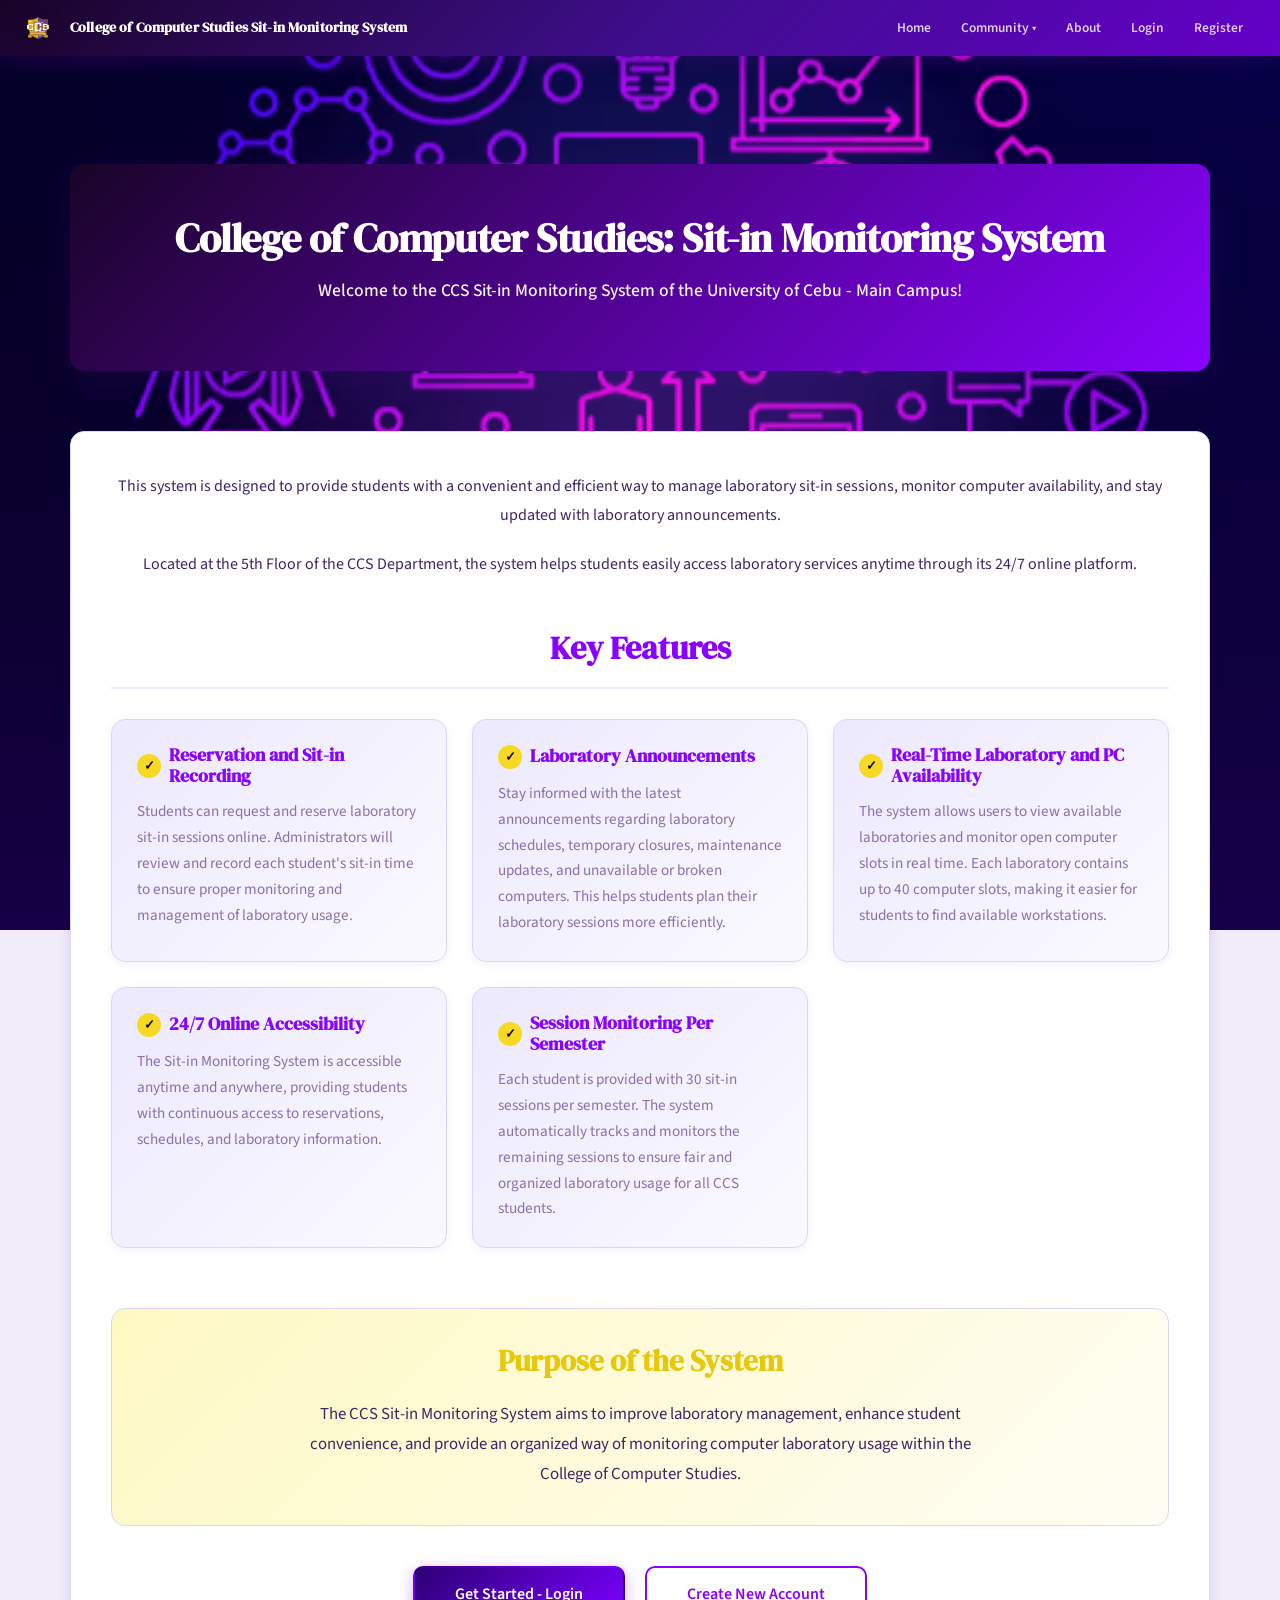
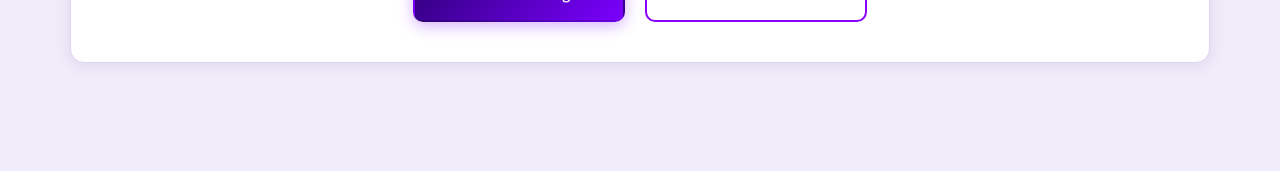
==== commit f73383ee: "FINAL OUTPUT - SYS_ARCH" ====
--- a/index.html
+++ b/index.html
@@ -6,14 +6,15 @@
   <title>CCS: Sit-In Monitoring System</title>
   <link href="https://cdn.jsdelivr.net/npm/bootstrap@5.3.3/dist/css/bootstrap.min.css" rel="stylesheet"/>
   <link href="https://fonts.googleapis.com/css2?family=Source+Sans+3:wght@400;600;700&display=swap" rel="stylesheet"/>
+  <link rel="stylesheet" href="https://cdnjs.cloudflare.com/ajax/libs/font-awesome/6.4.0/css/all.min.css"/>
   <link rel="stylesheet" href="style.css">
+  
 </head>
 <body class="login-page">
-
   <!-- NAVBAR -->
   <nav class="navbar navbar-expand-lg navbar-dark px-4">
-    <a class="navbar-brand fw-semibold d-flex align-items-center" href="index.html" style="font-size:.9rem; text-decoration: none;">
-      <img src='img\CCS.png' alt='CCS' class="nav-logo me-2" onerror="this.src='img\CCS.png'; this.onerror=null;"/>
+    <a class="navbar-brand fw-semibold d-flex align-items-center" href="#/home" style="font-size:.9rem; text-decoration: none;">
+      <img src='img/CCS.png' alt='CCS' class="nav-logo me-2" onerror="this.src='img/CCS.png'; this.onerror=null;"/>
       College of Computer Studies Sit-in Monitoring System
     </a>
     <button class="navbar-toggler" type="button" data-bs-toggle="collapse" data-bs-target="#navMenu">
@@ -23,77 +24,333 @@
       <ul class="navbar-nav ms-auto gap-1">
         <li class="nav-item"><a class="nav-link" href="#/home">Home</a></li>
         <li class="nav-item"><a class="nav-link" href="#/community">Community ▾</a></li>
-        <li class="nav-item"><a class="nav-link" href="#/about">About</a></li>
-        <li class="nav-item"><a class="nav-link active" href="index.html">Login</a></li>
+        <li class="nav-item"><a class="nav-link" href="#" onclick="openAboutModal(); return false;">About</a></li>
+        <li class="nav-item"><a class="nav-link" href="#/login">Login</a></li>
         <li class="nav-item"><a class="nav-link" href="register.html">Register</a></li>
       </ul>
     </div>
   </nav>
 
   <!-- MAIN CONTENT -->
-  <main>
+  <main id="main-content">
+    <!-- HOME PAGE -->
+    <div id="home-page" class="page-section" style="display: none;">
+      <div class="home-container">
+        <div class="home-header">
+          <h1 class="home-title">College of Computer Studies: Sit-in Monitoring System</h1>
+          <p class="home-subtitle">Welcome to the CCS Sit-in Monitoring System of the University of Cebu - Main Campus!</p>
+        </div>
+
+        <div class="home-content">
+          <div class="content-intro">
+            <p class="intro-text">
+              This system is designed to provide students with a convenient and efficient way to manage laboratory sit-in sessions, monitor computer availability, and stay updated with laboratory announcements.
+            </p>
+            <p class="intro-text">
+              Located at the 5th Floor of the CCS Department, the system helps students easily access laboratory services anytime through its 24/7 online platform.
+            </p>
+          </div>
+
+          <div class="features-section">
+            <h2 class="features-title">Key Features</h2>
+            
+            <div class="feature-grid">
+              <div class="feature-card">
+                <h3 class="feature-name">Reservation and Sit-in Recording</h3>
+                <p class="feature-description">
+                  Students can request and reserve laboratory sit-in sessions online. Administrators will review and record each student's sit-in time to ensure proper monitoring and management of laboratory usage.
+                </p>
+              </div>
+
+              <div class="feature-card">
+                <h3 class="feature-name">Laboratory Announcements</h3>
+                <p class="feature-description">
+                  Stay informed with the latest announcements regarding laboratory schedules, temporary closures, maintenance updates, and unavailable or broken computers. This helps students plan their laboratory sessions more efficiently.
+                </p>
+              </div>
+
+              <div class="feature-card">
+                <h3 class="feature-name">Real-Time Laboratory and PC Availability</h3>
+                <p class="feature-description">
+                  The system allows users to view available laboratories and monitor open computer slots in real time. Each laboratory contains up to 40 computer slots, making it easier for students to find available workstations.
+                </p>
+              </div>
+
+              <div class="feature-card">
+                <h3 class="feature-name">24/7 Online Accessibility</h3>
+                <p class="feature-description">
+                  The Sit-in Monitoring System is accessible anytime and anywhere, providing students with continuous access to reservations, schedules, and laboratory information.
+                </p>
+              </div>
+
+              <div class="feature-card">
+                <h3 class="feature-name">Session Monitoring Per Semester</h3>
+                <p class="feature-description">
+                  Each student is provided with 30 sit-in sessions per semester. The system automatically tracks and monitors the remaining sessions to ensure fair and organized laboratory usage for all CCS students.
+                </p>
+              </div>
+            </div>
+          </div>
+
+          <div class="purpose-section">
+            <h2 class="purpose-title">Purpose of the System</h2>
+            <p class="purpose-text">
+              The CCS Sit-in Monitoring System aims to improve laboratory management, enhance student convenience, and provide an organized way of monitoring computer laboratory usage within the College of Computer Studies.
+            </p>
+          </div>
+
+          <div class="cta-section">
+            <a href="#/login" class="btn-primary-cta">Get Started - Login</a>
+            <a href="register.html" class="btn-secondary-cta">Create New Account</a>
+          </div>
+        </div>
+      </div>
+    </div>
+
+    <!-- COMMUNITY PAGE -->
+    <div id="community-page" class="page-section" style="display: none;">
+      <div class="community-container">
+        <div class="community-header">
+          <h1 class="community-title">Community</h1>
+          <p class="community-subtitle">Connect, Share, and Grow Together</p>
+        </div>
+
+        <div class="community-content">
+          <div class="community-grid">
+            <!-- PSITS Card -->
+            <div class="community-card">
+              <div class="community-card-icon">
+                <i class="fa-solid fa-people-group"></i>
+              </div>
+              <h3 class="community-card-title">Sit-in</h3>
+              <p class="community-card-description">Find a laboratory to sit in.</p>
+              <a href="#" class="community-card-link">
+                Start now  <i class="fa-solid fa-arrow-right"></i>
+              </a>
+            </div>
+
+            <!-- Evaluation/Reviews Card -->
+            <div class="community-card">
+              <div class="community-card-icon">
+                <i class="fa-solid fa-comments"></i>
+              </div>
+              <h3 class="community-card-title">Evaluation/Reviews</h3>
+              <p class="community-card-description">Share your experience in us.</p>
+              <a href="#" class="community-card-link">
+                Log In First <i class="fa-solid fa-arrow-right"></i>
+              </a>
+            </div>
+
+            <!-- Laboratory Events Card -->
+            <div class="community-card">
+              <div class="community-card-icon">
+                <i class="fa-solid fa-calendar"></i>
+              </div>
+              <h3 class="community-card-title">Laboratory Events</h3>
+              <p class="community-card-description">Hackathon (CCS Days)</p>
+              <a href="#" class="community-card-link">
+                Sign In to Know More <i class="fa-solid fa-arrow-right"></i>
+              </a>
+            </div>
+
+            <!-- Student Connect Card -->
+            <div class="community-card">
+              <div class="community-card-icon">
+                <i class="fa-solid fa-people-arrows"></i>
+              </div>
+              <h3 class="community-card-title">Student Connect</h3>
+              <p class="community-card-description">Make connection with kapwa CCS</p>
+              <a href="register.html" class="community-card-link">
+                Register <i class="fa-solid fa-arrow-right"></i>
+              </a>
+            </div>
+          </div>
+        </div>
+      </div>
+    </div>
+
+    <!-- LOGIN PAGE -->
+    <div id="login-page" class="page-section">
     <div class="login-card">
-
-      <!-- Logo -->
+      <!-- FIXED LOGO - NO FALLBACK BOX -->
       <div class="logo-side">
         <img src='img\CCS.png' style="width:260px;height:auto;display:block;"/>
       </div>
 
-      <!-- Form panel -->
+      <!-- Form -->
       <div class="form-panel d-flex flex-column justify-content-center p-5 col-12 col-md-7">
         <p class="text-muted mb-1" style="font-size:.85rem;">Hello, Student!</p>
         <h1 class="form-title mb-1">Log into your account</h1>
         <p class="text-muted mb-4" style="font-size:.88rem;">Enter your StudentID and Password to proceed</p>
 
-        <div class="form-side">
-          <!-- novalidate disables browser native popups so our JS handles all validation -->
-          <form id="login-form" novalidate>
-
-            <!-- Error box (shown on failed login) -->
-            <div id="loginError" style="
-              display:none;
-              background:#fee2e2;
-              border:1px solid #fca5a5;
-              color:#991b1b;
-              border-radius:7px;
-              padding:.55rem .85rem;
-              font-size:.82rem;
-              font-weight:500;
-              margin-bottom:1rem;
-            "></div>
-
-            <div class="field-group">
-              <input type="text" id="idNumber" name="idNumber" placeholder="Enter your ID number"/>
-              <label for="idNumber">ID Number</label>
-            </div>
-
-            <div class="field-group">
-              <input type="password" id="password" name="password" placeholder="Enter your password"/>
-              <label for="password">Password</label>
-            </div>
-
-            <div class="row-options">
-              <label class="remember">
-                <input type="checkbox" id="rememberMe"/>
-                Remember me
-              </label>
-              <a href="#" class="forgot">Forgot password?</a>
-            </div>
-
-            <button type="submit" class="btn-login">Login</button>
-
-            <p class="register-hint">
-              Don't have an account? <a href="register.html">Register</a>
-            </p>
-
+      <div class="form-side">
+        <form id="login-form">
+          <div class="field-group">
+            <input type="text" id="idNumber" name="idNumber" placeholder="Enter your ID number" required/>
+            <label for="idNumber">ID Number</label>
+          </div>
+
+          <div class="field-group">
+            <input type="password" id="password" name="password" placeholder="Enter your password" required/>
+            <label for="password">Password</label>
+          </div>
+
+          <div class="row-options">
+            <label class="remember">
+              <input type="checkbox" id="rememberMe"/>
+              Remember me
+            </label>
+            <a href="#" class="forgot">Forgot password?</a>
+          </div>
+
+          <button type="submit" class="btn-login">Login</button>
+
+          <p class="register-hint">
+            Don't have an account? <a href="register.html">Register</a>
+          </p>
           </form>
-        </div><!-- /form-side -->
-      </div><!-- /form-panel -->
-
-    </div><!-- /login-card -->
+      </div>
+    </div>
+    </div>
+    </div>
+
+    <!-- ABOUT MODAL -->
+    <div id="aboutModal" class="about-modal-overlay" style="display: none;">
+      <div class="about-modal">
+        <div class="about-modal-header">
+          <div class="about-modal-header-content">
+            <i class="fa-solid fa-circle-info"></i>
+            <h2 class="about-modal-title">About The System</h2>
+          </div>
+          <button class="about-modal-close" onclick="closeAboutModal()">
+            <i class="fa-solid fa-xmark"></i>
+          </button>
+        </div>
+
+        <div class="about-modal-body">
+          <!-- Our Purpose -->
+          <div class="about-section">
+            <div class="about-section-icon">
+              <i class="fa-solid fa-lightbulb"></i>
+            </div>
+            <div class="about-section-content">
+              <h3 class="about-section-title">Our Purpose</h3>
+              <p class="about-section-text">
+                The purpose of the CCS Sit-in Monitoring System is to simplify the administration of student sit-in sessions in the labs of the College of Computer Studies. It ensures transparent and effective laboratory utilization monitoring by replacing manual logbook tracking with a quick, digital solution that benefits administrators and students alike.
+              </p>
+            </div>
+          </div>
+
+          <!-- Laboratory Coverage -->
+          <div class="about-section">
+            <div class="about-section-icon">
+              <i class="fa-solid fa-laptop"></i>
+            </div>
+            <div class="about-section-content">
+              <h3 class="about-section-title">Laboratory Coverage</h3>
+              <p class="about-section-text">
+                The system covers six CCS computer laboratories — <strong>Lab 524, Lab 525, Lab 528, Lab 530, Lab 542 and Lab MAC</strong>. Each laboratory has 40 PCs that students can view and reserve in real time through the student dashboard.
+              </p>
+            </div>
+          </div>
+
+          <!-- For Students -->
+          <div class="about-section">
+            <div class="about-section-icon">
+              <i class="fa-solid fa-graduation-cap"></i>
+            </div>
+            <div class="about-section-content">
+              <h3 class="about-section-title">For Students</h3>
+              <p class="about-section-text">
+                Students can reserve a computer, keep track of their sit-in history, see the leaderboard, check the number of sessions left (30 each semester), and get points for finishing sessions. After a single registration, all functions are available, making laboratory reservations easy.
+              </p>
+            </div>
+          </div>
+
+          <!-- For Administrators -->
+          <div class="about-section">
+            <div class="about-section-icon">
+              <i class="fa-solid fa-gears"></i>
+            </div>
+            <div class="about-section-content">
+              <h3 class="about-section-title">For Administrators</h3>
+              <p class="about-section-text">
+               From a safe, feature-rich admin interface, CCS lab administrators can log students in and out, see real-time sit-in activity, manage student data, create reports, publish announcements, award points, and track feedback.
+              </p>
+            </div>
+          </div>
+        </div>
+      </div>
+    </div>
   </main>
 
   <script src="https://cdn.jsdelivr.net/npm/bootstrap@5.3.3/dist/js/bootstrap.bundle.min.js"></script>
   <script src="script.js"></script>
+  <script>
+    // Page routing logic
+    function handleNavigation() {
+      const hash = window.location.hash.slice(1) || '/home'; // Remove '#' and default to home
+      const page = hash.split('/')[1] || 'home';
+      
+      // Hide all pages
+      document.querySelectorAll('.page-section').forEach(el => el.style.display = 'none');
+      
+      // Show the appropriate page
+      const pageElement = document.getElementById(page + '-page');
+      if (pageElement) {
+        pageElement.style.display = 'block';
+        // Update navbar active state
+        document.querySelectorAll('.navbar-nav .nav-link').forEach(link => {
+          link.classList.remove('active');
+        });
+        const activeLink = document.querySelector(`a[href="#/${page}"]`);
+        if (activeLink) activeLink.classList.add('active');
+      }
+    }
+    
+    // Handle hash changes
+    window.addEventListener('hashchange', handleNavigation);
+    
+    // Initial load
+    document.addEventListener('DOMContentLoaded', function() {
+      handleNavigation();
+    });
+
+    // About Modal Functions
+    function openAboutModal() {
+      const modal = document.getElementById('aboutModal');
+      if (modal) {
+        modal.style.display = 'flex';
+        document.body.style.overflow = 'hidden';
+      }
+    }
+
+    function closeAboutModal() {
+      const modal = document.getElementById('aboutModal');
+      if (modal) {
+        modal.style.display = 'none';
+        document.body.style.overflow = 'auto';
+      }
+    }
+
+    // Close modal when clicking on overlay
+    document.addEventListener('DOMContentLoaded', function() {
+      const modalOverlay = document.getElementById('aboutModal');
+      if (modalOverlay) {
+        modalOverlay.addEventListener('click', function(event) {
+          if (event.target === modalOverlay) {
+            closeAboutModal();
+          }
+        });
+      }
+    });
+
+    // Close modal on Escape key
+    document.addEventListener('keydown', function(event) {
+      if (event.key === 'Escape') {
+        closeAboutModal();
+      }
+    });
+  </script>
 </body>
 </html>
--- a/style.css
+++ b/style.css
@@ -62,6 +62,254 @@
   --shadow-card:   0 4px 24px rgba(0, 0, 0, 0.08);
 }
 
+body.theme-dark {
+  --bg:            #09070f;
+  --bg2:           #100b1f;
+  --card:          #111025;
+  --border:        #332d47;
+  --border2:       #413963;
+  --text:          #f4efff;
+  --text2:         #cbc0ff;
+  --text3:         #9d8be4;
+  --violet-bg:     rgba(114, 46, 255, 0.16);
+  --gold-bg:       #3f2d58;
+  --blue-bg:       #172244;
+  --green-bg:      #163428;
+  --red-bg:        #431f28;
+  --grad-navbar:   linear-gradient(135deg, #04030a 0%, #1c1141 50%, #481f7c 100%);
+  --grad-header:   linear-gradient(135deg, #15102c 0%, #6423cd 100%);
+  --grad-session:  linear-gradient(135deg, #120e27 0%, #5316cd 100%);
+  --grad-btn:      linear-gradient(135deg, #4f20c6, #9c5fff);
+  background: #09070f;
+  background-image: none !important;
+}
+
+body.theme-dark .ccs-card {
+  background: rgba(20, 12, 37, 0.95);
+  border-color: #2f2648;
+  box-shadow: 0 4px 30px rgba(0, 0, 0, 0.32);
+}
+
+body.theme-dark .ccs-card-header {
+  color: #fff;
+}
+
+body.theme-dark .ccs-card-body {
+  background: transparent;
+}
+
+body.theme-dark .qa-btn {
+  background: rgba(255, 255, 255, 0.04);
+  border-color: rgba(255, 255, 255, 0.10);
+  color: #e9e2ff;
+}
+
+body.theme-dark .qa-btn i {
+  color: #cabaff;
+}
+
+body.theme-dark .qa-btn:hover {
+  background: rgba(255, 255, 255, 0.08);
+  border-color: rgba(255, 255, 255, 0.16);
+}
+
+body.theme-dark .qa-btn.primary {
+  background: var(--grad-btn);
+  border-color: transparent;
+  color: #fff;
+}
+
+body.theme-dark .session-block {
+  background: rgba(255, 255, 255, 0.06);
+  border: 1px solid rgba(255, 255, 255, 0.10);
+}
+
+body.theme-dark .status-strip.off {
+  background: rgba(114, 46, 255, 0.18);
+  border-color: rgba(255, 255, 255, 0.12);
+  color: #e5dbff;
+}
+
+body.theme-dark .status-strip.on {
+  background: rgba(22, 163, 74, 0.18);
+  border-color: rgba(255, 255, 255, 0.12);
+  color: #d9ffe3;
+}
+
+body.theme-dark .form-control-ccs,
+body.theme-dark .form-select-ccs {
+  background: #150e28;
+  border-color: #473d64;
+  color: #f4efff;
+}
+
+body.theme-dark .form-control-ccs::placeholder,
+body.theme-dark .form-select-ccs::placeholder {
+  color: #b8a9ec;
+}
+
+body.theme-dark .form-control-ccs:focus,
+body.theme-dark .form-select-ccs:focus {
+  background: #1c1336;
+  border-color: #8c5fff;
+  box-shadow: 0 0 0 3px rgba(129, 78, 255, 0.16) !important;
+}
+
+body.theme-dark .rules-scroll {
+  color: #dcd3ff;
+}
+
+body.theme-dark .rules-uni,
+body.theme-dark .rules-sec {
+  color: #fff;
+}
+
+body.theme-dark .rules-dept {
+  color: #c9b8ff;
+}
+
+body.theme-dark .rules-scroll::-webkit-scrollbar-track {
+  background: #0a0714;
+}
+
+body.theme-dark .rules-scroll::-webkit-scrollbar-thumb {
+  background: #3b2f61;
+}
+
+body.theme-dark .rules-scroll {
+  color: #e8e0ff;
+}
+
+body.theme-dark .rules-scroll ol li {
+  color: #e8e0ff;
+}
+
+body.theme-dark .rules-uni,
+body.theme-dark .rules-sec {
+  color: #fff;
+}
+
+body.theme-dark .rules-dept {
+  color: #c9b8ff;
+}
+
+body.theme-dark .res-tip {
+  color: #f4efff;
+}
+
+body.theme-dark .res-tip i {
+  color: #b99cff;
+}
+
+body.theme-dark .res-tip strong {
+  color: #fff;
+}
+
+body.theme-dark .stu-name,
+body.theme-dark .profile-name {
+  color: #fff;
+}
+
+body.theme-dark .stu-badge,
+body.theme-dark .profile-role {
+  color: #d9ccff;
+  background: rgba(114, 46, 255, 0.11);
+  border-color: rgba(255, 255, 255, 0.14);
+}
+
+body.theme-dark .ccs-dropdown-menu,
+body.theme-dark .notif-item,
+body.theme-dark .notif-header {
+  background: #100b1f;
+  border-color: #332d47;
+}
+
+body.theme-dark .notif-item:hover {
+  background: rgba(255, 255, 255, 0.06);
+}
+
+body.theme-dark .notif-title {
+  color: #f4efff;
+}
+
+body.theme-dark .notif-time {
+  color: #c5b9ff;
+}
+
+body.theme-dark .notif-clear {
+  color: #c9b8ff;
+}
+
+body.theme-dark .ccs-table {
+  background: transparent;
+}
+
+body.theme-dark .ccs-table th {
+  background: linear-gradient(135deg, #1e142f 0%, #5926b1 100%);
+}
+
+body.theme-dark .ccs-table td {
+  color: #e8defd;
+  background: rgba(255, 255, 255, 0.015);
+}
+
+body.theme-dark .ccs-table tr:nth-child(even) td {
+  background: rgba(255, 255, 255, 0.03);
+}
+
+body.theme-dark .theme-toggle-btn {
+  background: rgba(255, 255, 255, 0.08);
+  color: #fff;
+  border: 1px solid rgba(255, 255, 255, 0.14);
+}
+
+body.theme-dark .theme-toggle-btn:hover {
+  background: rgba(255, 255, 255, 0.12);
+}
+
+body.theme-dark .info-icon {
+  background: rgba(255, 255, 255, 0.06);
+  color: #d5c7ff;
+}
+
+body.theme-dark .info-value {
+  color: #f4efff;
+}
+
+body.theme-dark .info-label {
+  color: #c9b8ff;
+}
+
+body.theme-dark .summary-card {
+  background: rgba(255, 255, 255, 0.04);
+  border-color: rgba(255, 255, 255, 0.12);
+}
+
+body.theme-dark .summary-value {
+  color: #fff;
+}
+
+body.theme-dark .summary-meta {
+  color: #d2c7ff;
+}
+
+body.theme-dark .btn-ccs-outline {
+  color: #e8defd;
+  border-color: rgba(255, 255, 255, 0.12);
+}
+
+body.theme-dark .btn-ccs-outline:hover {
+  color: #fff;
+}
+
+body.theme-dark .btn-ccs-primary {
+  color: #fff;
+}
+
+body.theme-dark nav {
+  box-shadow: 0 3px 24px rgba(0, 0, 0, 0.55);
+}
+
 /* ── BASE BODY ────────────────────────────────────────────── */
 body {
   font-family: 'Source Sans 3', 'Plus Jakarta Sans', sans-serif;
@@ -703,6 +951,60 @@
   padding: 18px;
 }
 
+.summary-grid {
+  display: grid;
+  grid-template-columns: repeat(2, minmax(0, 1fr));
+  gap: 12px;
+}
+
+.summary-card {
+  background: var(--bg2);
+  border: 1px solid var(--border);
+  border-radius: var(--radius-sm);
+  padding: 16px;
+}
+
+.summary-label {
+  font-size: .72rem;
+  font-weight: 700;
+  color: var(--text3);
+  text-transform: uppercase;
+  letter-spacing: .08em;
+  margin-bottom: 8px;
+}
+
+.summary-value {
+  font-size: 1.55rem;
+  font-weight: 800;
+  color: var(--text);
+}
+
+.summary-meta {
+  margin-top: 8px;
+  color: var(--text2);
+  font-size: .82rem;
+}
+
+.theme-toggle-btn {
+  min-width: 110px;
+  display: inline-flex;
+  align-items: center;
+  justify-content: center;
+  gap: 8px;
+  border-radius: var(--radius-xs);
+  border: 1px solid var(--border);
+  background: rgba(255, 255, 255, 0.10);
+  color: #fff;
+  padding: 8px 12px;
+  font-size: .78rem;
+  transition: background .18s, transform .18s;
+}
+
+.theme-toggle-btn:hover {
+  background: rgba(255, 255, 255, 0.15);
+  transform: translateY(-1px);
+}
+
 /* ── STUDENT INFO CARD ──── */
 .stu-avatar-wrap {
   display: flex;
@@ -989,29 +1291,58 @@
 }
 
 .ccs-table th {
-  background: var(--grad-header);
-  color: #fff;
-  padding: 11px 14px;
+  background: linear-gradient(135deg, #1f2937 0%, #111827 100%);
+  color: #f3f4f6;
+  padding: 14px 16px;
   text-align: left;
   font-size: .72rem;
   font-weight: 800;
-  letter-spacing: .05em;
+  letter-spacing: .08em;
   text-transform: uppercase;
-}
-
-.ccs-table th:first-child { border-radius: 8px 0 0 8px; }
-.ccs-table th:last-child  { border-radius: 0 8px 8px 0; }
+  border-bottom: 2px solid #374151;
+}
+
+body.theme-dark .ccs-table th {
+  background: linear-gradient(135deg, #1a1628 0%, #0f0a1a 100%);
+  border-bottom-color: #4f3d62;
+}
+
+.ccs-table th:first-child { border-radius: 0; }
+.ccs-table th:last-child  { border-radius: 0; }
 
 .ccs-table td {
-  padding: 10px 14px;
-  border-bottom: 1px solid var(--border);
+  padding: 12px 16px;
+  border-bottom: 1px solid #f0f0f0;
   color: var(--text2);
   vertical-align: middle;
+  transition: background-color 0.2s ease;
+}
+
+body.theme-dark .ccs-table td {
+  border-bottom-color: #374151;
+}
+
+.ccs-table tbody tr {
+  transition: all 0.2s ease;
+}
+
+.ccs-table tbody tr:hover td {
+  background: linear-gradient(90deg, rgba(99, 102, 241, 0.05) 0%, rgba(139, 92, 246, 0.03) 100%);
+}
+
+body.theme-dark .ccs-table tbody tr:hover td {
+  background: linear-gradient(90deg, rgba(99, 102, 241, 0.1) 0%, rgba(139, 92, 246, 0.08) 100%);
 }
 
 .ccs-table tr:last-child td { border-bottom: none; }
-.ccs-table tr:hover td      { background: var(--violet-bg); }
-.no-data-row td { text-align: center; padding: 42px; color: var(--text3); font-style: italic; }
+
+.no-data-row td { 
+  text-align: center; 
+  padding: 3rem 1rem; 
+  color: var(--text3); 
+  font-style: italic;
+  background: linear-gradient(90deg, rgba(0,0,0,0.01) 0%, rgba(0,0,0,0.02) 50%, rgba(0,0,0,0.01) 100%);
+}
 
 /* Chips */
 .chip {
@@ -1029,26 +1360,51 @@
 
 /* Pagination */
 .ccs-pgbtn {
-  width: 32px;
-  height: 32px;
-  border-radius: var(--radius-xs);
-  border: 1.5px solid var(--border);
-  background: var(--card);
+  width: 36px;
+  height: 36px;
+  border-radius: 6px;
+  border: 1.5px solid #e5e7eb;
+  background: #f9fafb;
   cursor: pointer;
-  font-size: .78rem;
-  font-weight: 700;
-  color: var(--text2);
-  transition: .18s;
+  font-size: .8rem;
+  font-weight: 700;
+  color: #6b7280;
+  transition: all 0.2s cubic-bezier(0.4, 0, 0.2, 1);
   display: inline-flex;
   align-items: center;
   justify-content: center;
-}
-
-.ccs-pgbtn:hover,
+  outline: none;
+}
+
+.ccs-pgbtn:hover {
+  border-color: #3b82f6;
+  background: #eff6ff;
+  color: #1e40af;
+  transform: translateY(-1px);
+}
+
 .ccs-pgbtn.active {
-  background: var(--navy);
+  background: linear-gradient(135deg, #3b82f6 0%, #2563eb 100%);
   color: #fff;
-  border-color: var(--navy);
+  border-color: #2563eb;
+  box-shadow: 0 4px 6px -1px rgba(59, 130, 246, 0.3);
+}
+
+body.theme-dark .ccs-pgbtn {
+  border-color: #4f3d62;
+  background: #2a2540;
+  color: #a0aec0;
+}
+
+body.theme-dark .ccs-pgbtn:hover {
+  border-color: #6366f1;
+  background: #3a2f5c;
+  color: #a5b4fc;
+}
+
+body.theme-dark .ccs-pgbtn.active {
+  background: linear-gradient(135deg, #6366f1 0%, #4f46e5 100%);
+  border-color: #4f46e5;
 }
 
 /* Table controls */
@@ -1107,13 +1463,13 @@
   font-family: 'DM Serif Display', serif;
   font-size: 1.5rem;
   font-weight: 700;
-  color: var(--navy);
+  color: var(--gold2);
   display: flex;
   align-items: center;
   gap: 10px;
 }
 
-.view-title i { font-size: 1.2rem; color: var(--violet); }
+.view-title i { font-size: 1.2rem; color: var(--gold); }
 
 /* ── DASHBOARD FORMS ─────── */
 .form-label-ccs {
@@ -1229,6 +1585,156 @@
   line-height: 1.55;
 }
 
+/* ── SUMMARY ─────────────── */
+.ccs-summary-card {
+  background: linear-gradient(135deg, rgba(255,255,255,0.98), rgba(255,255,255,0.92));
+  border: 2px solid #e5e7eb;
+  border-radius: 12px;
+  padding: 2rem 1.5rem;
+  box-shadow: 0 4px 6px -1px rgba(0, 0, 0, 0.05), 0 2px 4px -1px rgba(0, 0, 0, 0.03);
+  transition: all 0.3s cubic-bezier(0.4, 0, 0.2, 1);
+  position: relative;
+  overflow: hidden;
+}
+
+.ccs-summary-card::before {
+  content: '';
+  position: absolute;
+  top: 0;
+  left: 0;
+  right: 0;
+  height: 4px;
+  background: linear-gradient(90deg, inherit);
+}
+
+body.theme-dark .ccs-summary-card {
+  background: linear-gradient(135deg, rgba(30, 20, 50, 0.9), rgba(20, 12, 37, 0.98));
+  border-color: #4f3d62;
+}
+
+.ccs-summary-card:hover {
+  transform: translateY(-4px);
+  box-shadow: 0 12px 16px -2px rgba(0, 0, 0, 0.1), 0 4px 6px -1px rgba(0, 0, 0, 0.05);
+  border-color: #d4d4d8;
+}
+
+body.theme-dark .ccs-summary-card:hover {
+  border-color: #6b5b7f;
+}
+
+.summary-value {
+  font-size: 2.5rem;
+  font-weight: 800;
+  margin: 0.75rem 0 0.5rem 0;
+  color: #3b82f6;
+  letter-spacing: -0.5px;
+}
+
+body.theme-dark .summary-value {
+  color: #60a5fa;
+}
+
+.summary-label {
+  font-size: 0.85rem;
+  font-weight: 700;
+  color: #6b7280;
+  margin-bottom: 0.5rem;
+  text-transform: uppercase;
+  letter-spacing: 0.5px;
+}
+
+body.theme-dark .summary-label {
+  color: #a0aec0;
+}
+
+.summary-subtext {
+  font-size: 0.75rem;
+  color: #9ca3af;
+  font-weight: 500;
+}
+
+.badge-completed {
+  display: inline-flex;
+  align-items: center;
+  gap: 0.4rem;
+  background: linear-gradient(135deg, #dcfce7 0%, #c7f0d8 100%);
+  color: #065f46;
+  padding: 0.4rem 0.9rem;
+  border-radius: 6px;
+  font-size: 0.75rem;
+  font-weight: 700;
+  border: 1px solid #a7f3d0;
+  box-shadow: 0 1px 2px rgba(0, 0, 0, 0.04);
+}
+
+body.theme-dark .badge-completed {
+  background: linear-gradient(135deg, rgba(34, 197, 94, 0.25) 0%, rgba(34, 197, 94, 0.15) 100%);
+  color: #86efac;
+  border-color: rgba(34, 197, 94, 0.3);
+}
+
+.badge-active {
+  display: inline-flex;
+  align-items: center;
+  gap: 0.4rem;
+  background: linear-gradient(135deg, #dbeafe 0%, #bfdbfe 100%);
+  color: #1e40af;
+  padding: 0.4rem 0.9rem;
+  border-radius: 6px;
+  font-size: 0.75rem;
+  font-weight: 700;
+  border: 1px solid #93c5fd;
+  box-shadow: 0 1px 2px rgba(0, 0, 0, 0.04);
+}
+
+body.theme-dark .badge-active {
+  background: linear-gradient(135deg, rgba(59, 130, 246, 0.25) 0%, rgba(59, 130, 246, 0.15) 100%);
+  color: #93c5fd;
+  border-color: rgba(59, 130, 246, 0.3);
+}
+
+.badge-cancelled {
+  display: inline-flex;
+  align-items: center;
+  gap: 0.4rem;
+  background: linear-gradient(135deg, #fee2e2 0%, #fecaca 100%);
+  color: #7f1d1d;
+  padding: 0.4rem 0.9rem;
+  border-radius: 6px;
+  font-size: 0.75rem;
+  font-weight: 700;
+  border: 1px solid #fca5a5;
+  box-shadow: 0 1px 2px rgba(0, 0, 0, 0.04);
+}
+
+body.theme-dark .badge-cancelled {
+  background: linear-gradient(135deg, rgba(239, 68, 68, 0.25) 0%, rgba(239, 68, 68, 0.15) 100%);
+  color: #fca5a5;
+  border-color: rgba(239, 68, 68, 0.3);
+}
+
+.view-header {
+  display: flex;
+  justify-content: space-between;
+  align-items: center;
+  margin-bottom: 1.5rem;
+  flex-wrap: wrap;
+  gap: 1rem;
+}
+
+.view-title {
+  font-size: 1.8rem;
+  font-weight: 700;
+  color: var(--gold-bg);
+  display: flex;
+  align-items: center;
+  gap: 0.75rem;
+}
+
+body.theme-dark .view-title {
+  color: #f4efff;
+}
+
 .res-tip:last-child { border-bottom: none; }
 .res-tip i { color: var(--violet); width: 16px; flex-shrink: 0; margin-top: 2px; }
 .res-tip strong { color: var(--navy); }
@@ -1255,14 +1761,52 @@
   padding: 28px 20px;
 }
 
-.profile-av-card img {
+/* Wrapper gives us a positioning context for the upload overlay */
+.prof-avatar-wrap {
+  position: relative;
+  width: 110px;
+  height: 110px;
+  margin-bottom: 14px;
+  flex-shrink: 0;
+}
+
+.profile-av-card img,
+.prof-avatar-wrap img {
   width: 110px;
   height: 110px;
   border-radius: 50%;
   object-fit: cover;
   border: 3px solid var(--violet);
   box-shadow: 0 4px 24px rgba(119, 37, 235, 0.30);
-  margin-bottom: 14px;
+  display: block;
+  /* Smooth transition when the src swaps from preview → final server URL */
+  transition: opacity .25s ease;
+}
+
+/* ── Upload overlay: semi-transparent spinner shown while file POSTs ── */
+.avatar-upload-overlay {
+  position: absolute;
+  inset: 0;                        /* covers the full .prof-avatar-wrap */
+  border-radius: 50%;
+  background: rgba(25, 4, 40, 0.55);
+  display: flex;
+  align-items: center;
+  justify-content: center;
+  z-index: 5;
+}
+
+/* CSS-only spinner ring */
+.avatar-spinner {
+  width: 36px;
+  height: 36px;
+  border: 3px solid rgba(255, 255, 255, 0.25);
+  border-top-color: var(--gold);
+  border-radius: 50%;
+  animation: avatarSpin .75s linear infinite;
+}
+
+@keyframes avatarSpin {
+  to { transform: rotate(360deg); }
 }
 
 .profile-name { font-family: 'DM Serif Display', serif; font-size: 1.05rem; font-weight: 700; color: var(--navy); text-align: center; margin-bottom: 4px; }
@@ -1393,6 +1937,801 @@
 .divider { border: none; border-top: 1px solid var(--border); margin: 6px 0 18px; }
 .gap-2 { gap: .5rem !important; }
 
+/* ── RESERVATION DISABLED OVERLAY ────────────────── */
+.reservation-disabled-overlay {
+  position: absolute;
+  top: 0;
+  left: 0;
+  right: 0;
+  bottom: 0;
+  background: rgba(255, 255, 255, 0.9);
+  backdrop-filter: blur(2px);
+  display: flex;
+  align-items: center;
+  justify-content: center;
+  z-index: 10;
+  border-radius: var(--radius);
+}
+
+.reservation-disabled-message {
+  text-align: center;
+  padding: 20px;
+  background: var(--card);
+  border-radius: var(--radius-sm);
+  box-shadow: var(--shadow);
+  border: 1px solid var(--border);
+  max-width: 300px;
+}
+
+.reservation-disabled-message i {
+  font-size: 2rem;
+  color: var(--gold2);
+  margin-bottom: 10px;
+  display: block;
+}
+
+.reservation-disabled-message p {
+  font-size: .9rem;
+  font-weight: 600;
+  color: var(--text);
+  margin-bottom: 5px;
+}
+
+.reservation-disabled-message small {
+  font-size: .75rem;
+  color: var(--text3);
+}
+
 /* Kill stray focus rings */
 *:focus { outline: none !important; }
-.form-check-input:focus { box-shadow: none !important; }+.form-check-input:focus { box-shadow: none !important; }
+
+/* ════════════════════════════════════════════════════════════
+   HOME PAGE STYLING
+   ════════════════════════════════════════════════════════════ */
+
+.page-section {
+  animation: fadeIn 0.3s ease-in;
+}
+
+@keyframes fadeIn {
+  from { opacity: 0; }
+  to { opacity: 1; }
+}
+
+.home-container {
+  max-width: 1200px;
+  margin: 0 auto;
+  padding: 60px 30px;
+}
+
+.home-header {
+  text-align: center;
+  margin-bottom: 60px;
+  background: var(--grad-header);
+  padding: 50px 30px;
+  border-radius: var(--radius);
+  color: white;
+  box-shadow: var(--shadow-lg);
+}
+
+.home-title {
+  font-family: 'DM Serif Display', serif;
+  font-size: 2.5rem;
+  font-weight: 700;
+  margin-bottom: 15px;
+  letter-spacing: -0.01em;
+}
+
+.home-subtitle {
+  font-size: 1.1rem;
+  font-weight: 500;
+  opacity: 0.95;
+  line-height: 1.6;
+}
+
+.home-content {
+  background: var(--card);
+  border-radius: var(--radius);
+  padding: 40px;
+  box-shadow: var(--shadow);
+  border: 1px solid var(--border);
+}
+
+.content-intro {
+  margin-bottom: 50px;
+  text-align: justify;
+}
+
+.intro-text {
+  font-size: 1rem;
+  line-height: 1.8;
+  color: var(--text2);
+  margin-bottom: 15px;
+  margin: 0 0 20px 0;
+  text-align: center;
+}
+
+.features-section {
+  margin-bottom: 60px;
+}
+
+.features-title {
+  font-family: 'DM Serif Display', serif;
+  font-size: 2rem;
+  font-weight: 700;
+  color: var(--violet2);
+  margin-bottom: 30px;
+  text-align: center;
+  padding-bottom: 20px;
+  border-bottom: 2px solid var(--violet-bg);
+}
+
+.feature-grid {
+  display: grid;
+  grid-template-columns: repeat(auto-fit, minmax(300px, 1fr));
+  gap: 25px;
+  margin-bottom: 30px;
+}
+
+.feature-card {
+  background: linear-gradient(135deg, var(--violet-bg) 0%, rgba(167, 139, 250, 0.05) 100%);
+  border: 1.5px solid var(--border);
+  border-radius: var(--radius);
+  padding: 25px;
+  transition: all 0.3s ease;
+  box-shadow: 0 2px 8px rgba(119, 37, 235, 0.08);
+}
+
+.feature-card:hover {
+  transform: translateY(-5px);
+  box-shadow: 0 8px 24px rgba(119, 37, 235, 0.18);
+  border-color: var(--violet2);
+}
+
+.feature-name {
+  font-size: 1.1rem;
+  font-weight: 700;
+  color: var(--violet2);
+  margin-bottom: 12px;
+  display: flex;
+  align-items: center;
+  gap: 8px;
+}
+
+.feature-name::before {
+  content: '✓';
+  display: inline-block;
+  width: 24px;
+  height: 24px;
+  background: var(--gold);
+  border-radius: 50%;
+  display: flex;
+  align-items: center;
+  justify-content: center;
+  font-size: 0.8rem;
+  font-weight: bold;
+  color: var(--navy);
+  flex-shrink: 0;
+}
+
+.feature-description {
+  font-size: 0.95rem;
+  line-height: 1.7;
+  color: var(--text3);
+  margin: 0;
+}
+
+.purpose-section {
+  background: linear-gradient(135deg, var(--gold-bg) 0%, rgba(245, 217, 35, 0.05) 100%);
+  border: 1.5px solid var(--border);
+  border-radius: var(--radius);
+  padding: 35px;
+  margin-bottom: 40px;
+  text-align: center;
+}
+
+.purpose-title {
+  font-family: 'DM Serif Display', serif;
+  font-size: 1.8rem;
+  font-weight: 700;
+  color: var(--gold2);
+  margin-bottom: 20px;
+}
+
+.purpose-text {
+  font-size: 1.05rem;
+  line-height: 1.8;
+  color: var(--text2);
+  max-width: 700px;
+  margin: 0 auto;
+}
+
+.cta-section {
+  display: flex;
+  gap: 20px;
+  justify-content: center;
+  flex-wrap: wrap;
+  margin-top: 40px;
+}
+
+.btn-primary-cta,
+.btn-secondary-cta {
+  padding: 14px 40px;
+  border-radius: var(--radius-sm);
+  font-size: 1rem;
+  font-weight: 600;
+  text-decoration: none;
+  display: inline-block;
+  transition: all 0.3s ease;
+  border: 2px solid transparent;
+  cursor: pointer;
+}
+
+.btn-primary-cta {
+  background: var(--grad-btn);
+  color: white;
+  box-shadow: 0 4px 15px rgba(123, 0, 255, 0.3);
+}
+
+.btn-primary-cta:hover {
+  transform: translateY(-2px);
+  box-shadow: 0 6px 20px rgba(123, 0, 255, 0.4);
+  color: white;
+  text-decoration: none;
+}
+
+.btn-secondary-cta {
+  background: transparent;
+  color: var(--violet2);
+  border-color: var(--violet2);
+}
+
+.btn-secondary-cta:hover {
+  background: var(--violet-bg);
+  color: var(--violet2);
+  text-decoration: none;
+}
+
+/* Dark mode home page adjustments */
+body.theme-dark .home-container {
+  color: var(--text);
+}
+
+body.theme-dark .home-content {
+  background: var(--card);
+  border-color: var(--border);
+  box-shadow: 0 4px 30px rgba(0, 0, 0, 0.32);
+}
+
+body.theme-dark .intro-text,
+body.theme-dark .feature-description,
+body.theme-dark .purpose-text {
+  color: var(--text3);
+}
+
+body.theme-dark .features-title,
+body.theme-dark .purpose-title {
+  color: #e5b8ff;
+}
+
+body.theme-dark .feature-card {
+  background: rgba(114, 46, 255, 0.08);
+  border-color: rgba(255, 255, 255, 0.1);
+}
+
+body.theme-dark .feature-card:hover {
+  border-color: var(--violet2);
+  box-shadow: 0 8px 24px rgba(137, 2, 255, 0.25);
+}
+
+body.theme-dark .feature-name {
+  color: #e5b8ff;
+}
+
+body.theme-dark .purpose-section {
+  background: rgba(245, 217, 35, 0.05);
+  border-color: rgba(245, 217, 35, 0.2);
+}
+
+/* Responsive design */
+@media (max-width: 768px) {
+  .home-header {
+    padding: 30px 20px;
+  }
+
+  .home-title {
+    font-size: 2rem;
+  }
+
+  .home-subtitle {
+    font-size: 1rem;
+  }
+
+  .home-content {
+    padding: 20px;
+  }
+
+  .features-title {
+    font-size: 1.5rem;
+  }
+
+  .feature-grid {
+    grid-template-columns: 1fr;
+  }
+
+  .feature-card {
+    padding: 20px;
+  }
+
+  .cta-section {
+    flex-direction: column;
+    align-items: center;
+  }
+
+  .btn-primary-cta,
+  .btn-secondary-cta {
+    width: 100%;
+    text-align: center;
+  }
+
+  .purpose-section {
+    padding: 25px;
+  }
+
+  .purpose-text {
+    font-size: 0.95rem;
+  }
+}
+
+/* ════════════════════════════════════════════════════════════
+   COMMUNITY PAGE STYLING
+   ════════════════════════════════════════════════════════════ */
+
+.community-container {
+  max-width: 1200px;
+  margin: 0 auto;
+  padding: 60px 30px;
+}
+
+.community-header {
+  text-align: center;
+  margin-bottom: 60px;
+  background: var(--grad-header);
+  padding: 50px 30px;
+  border-radius: var(--radius);
+  color: white;
+  box-shadow: var(--shadow-lg);
+}
+
+.community-title {
+  font-family: 'DM Serif Display', serif;
+  font-size: 2.5rem;
+  font-weight: 700;
+  margin-bottom: 15px;
+  letter-spacing: -0.01em;
+}
+
+.community-subtitle {
+  font-size: 1.1rem;
+  font-weight: 500;
+  opacity: 0.95;
+  line-height: 1.6;
+}
+
+.community-content {
+  background: var(--card);
+  border-radius: var(--radius);
+  padding: 40px;
+  box-shadow: var(--shadow);
+  border: 1px solid var(--border);
+}
+
+.community-grid {
+  display: grid;
+  grid-template-columns: repeat(auto-fit, minmax(280px, 1fr));
+  gap: 30px;
+  margin-bottom: 30px;
+}
+
+.community-card {
+  background: linear-gradient(135deg, var(--violet-bg) 0%, rgba(167, 139, 250, 0.05) 100%);
+  border: 1.5px solid var(--border);
+  border-radius: var(--radius);
+  padding: 30px;
+  transition: all 0.3s ease;
+  box-shadow: 0 2px 8px rgba(119, 37, 235, 0.08);
+  display: flex;
+  flex-direction: column;
+  align-items: center;
+  text-align: center;
+}
+
+.community-card:hover {
+  transform: translateY(-8px);
+  box-shadow: 0 12px 32px rgba(119, 37, 235, 0.2);
+  border-color: var(--violet2);
+}
+
+.community-card-icon {
+  width: 70px;
+  height: 70px;
+  background: linear-gradient(135deg, var(--violet2), var(--violet));
+  border-radius: 50%;
+  display: flex;
+  align-items: center;
+  justify-content: center;
+  margin-bottom: 20px;
+  font-size: 2rem;
+  color: white;
+  box-shadow: 0 4px 15px rgba(119, 37, 235, 0.4);
+}
+
+.community-card-title {
+  font-size: 1.3rem;
+  font-weight: 700;
+  color: var(--violet2);
+  margin-bottom: 12px;
+  display: block;
+}
+
+.community-card-description {
+  font-size: 0.95rem;
+  line-height: 1.6;
+  color: var(--text3);
+  margin-bottom: 20px;
+  flex-grow: 1;
+}
+
+.community-card-link {
+  color: var(--violet2);
+  text-decoration: none;
+  font-weight: 600;
+  display: inline-flex;
+  align-items: center;
+  gap: 8px;
+  transition: all 0.3s ease;
+  padding: 8px 16px;
+  border-radius: var(--radius-xs);
+  margin-top: auto;
+}
+
+.community-card-link:hover {
+  background: var(--violet-bg);
+  color: var(--violet);
+  transform: translateX(4px);
+  text-decoration: none;
+}
+
+.community-card-link i {
+  font-size: 0.9rem;
+  transition: transform 0.3s ease;
+}
+
+.community-card-link:hover i {
+  transform: translateX(4px);
+}
+
+/* Dark mode community page adjustments */
+body.theme-dark .community-container {
+  color: var(--text);
+}
+
+body.theme-dark .community-content {
+  background: var(--card);
+  border-color: var(--border);
+  box-shadow: 0 4px 30px rgba(0, 0, 0, 0.32);
+}
+
+body.theme-dark .community-card {
+  background: rgba(114, 46, 255, 0.08);
+  border-color: rgba(255, 255, 255, 0.1);
+}
+
+body.theme-dark .community-card:hover {
+  border-color: var(--violet2);
+  box-shadow: 0 12px 32px rgba(137, 2, 255, 0.3);
+}
+
+body.theme-dark .community-card-title {
+  color: #e5b8ff;
+}
+
+body.theme-dark .community-card-description {
+  color: var(--text3);
+}
+
+body.theme-dark .community-card-link {
+  color: #e5b8ff;
+}
+
+body.theme-dark .community-card-link:hover {
+  background: rgba(114, 46, 255, 0.2);
+}
+
+/* Responsive community design */
+@media (max-width: 768px) {
+  .community-header {
+    padding: 30px 20px;
+  }
+
+  .community-title {
+    font-size: 2rem;
+  }
+
+  .community-subtitle {
+    font-size: 1rem;
+  }
+
+  .community-content {
+    padding: 20px;
+  }
+
+  .community-grid {
+    grid-template-columns: 1fr;
+    gap: 20px;
+  }
+
+  .community-card {
+    padding: 25px;
+  }
+
+  .community-card-icon {
+    width: 60px;
+    height: 60px;
+    font-size: 1.8rem;
+  }
+
+  .community-card-title {
+    font-size: 1.1rem;
+  }
+
+  .community-card-description {
+    font-size: 0.9rem;
+  }
+}
+
+/* ════════════════════════════════════════════════════════════
+   ABOUT MODAL STYLING
+   ════════════════════════════════════════════════════════════ */
+
+.about-modal-overlay {
+  position: fixed;
+  top: 0;
+  left: 0;
+  right: 0;
+  bottom: 0;
+  background: rgba(0, 0, 0, 0.5);
+  display: flex;
+  align-items: center;
+  justify-content: center;
+  z-index: 1000;
+  backdrop-filter: blur(4px);
+  animation: fadeInOverlay 0.3s ease;
+}
+
+@keyframes fadeInOverlay {
+  from { opacity: 0; }
+  to { opacity: 1; }
+}
+
+.about-modal {
+  background: var(--card);
+  border-radius: var(--radius);
+  box-shadow: 0 20px 60px rgba(0, 0, 0, 0.3);
+  max-width: 700px;
+  width: 90%;
+  max-height: 85vh;
+  overflow-y: auto;
+  animation: slideInModal 0.4s ease;
+  border: 1px solid var(--border);
+}
+
+@keyframes slideInModal {
+  from {
+    opacity: 0;
+    transform: translateY(-20px);
+  }
+  to {
+    opacity: 1;
+    transform: translateY(0);
+  }
+}
+
+.about-modal-header {
+  background: var(--grad-header);
+  color: white;
+  padding: 30px;
+  display: flex;
+  align-items: center;
+  justify-content: space-between;
+  border-radius: var(--radius) var(--radius) 0 0;
+}
+
+.about-modal-header-content {
+  display: flex;
+  align-items: center;
+  gap: 15px;
+  flex-grow: 1;
+}
+
+.about-modal-header-content i {
+  font-size: 1.8rem;
+  background: rgba(255, 255, 255, 0.2);
+  width: 50px;
+  height: 50px;
+  border-radius: 50%;
+  display: flex;
+  align-items: center;
+  justify-content: center;
+}
+
+.about-modal-title {
+  font-family: 'DM Serif Display', serif;
+  font-size: 1.8rem;
+  font-weight: 700;
+  margin: 0;
+  letter-spacing: -0.01em;
+}
+
+.about-modal-close {
+  background: rgba(255, 255, 255, 0.2);
+  border: none;
+  color: white;
+  width: 40px;
+  height: 40px;
+  border-radius: 50%;
+  cursor: pointer;
+  display: flex;
+  align-items: center;
+  justify-content: center;
+  font-size: 1.2rem;
+  transition: all 0.3s ease;
+  flex-shrink: 0;
+}
+
+.about-modal-close:hover {
+  background: rgba(255, 255, 255, 0.3);
+  transform: rotate(90deg);
+}
+
+.about-modal-body {
+  padding: 30px;
+}
+
+.about-section {
+  display: flex;
+  gap: 20px;
+  margin-bottom: 28px;
+}
+
+.about-section:last-child {
+  margin-bottom: 0;
+}
+
+.about-section-icon {
+  width: 60px;
+  height: 60px;
+  background: linear-gradient(135deg, var(--violet2), var(--violet));
+  border-radius: var(--radius-sm);
+  display: flex;
+  align-items: center;
+  justify-content: center;
+  color: white;
+  font-size: 1.6rem;
+  flex-shrink: 0;
+  box-shadow: 0 4px 12px rgba(119, 37, 235, 0.3);
+}
+
+.about-section-content {
+  flex-grow: 1;
+}
+
+.about-section-title {
+  font-size: 1.1rem;
+  font-weight: 700;
+  color: var(--violet2);
+  margin: 0 0 8px 0;
+  text-transform: uppercase;
+  letter-spacing: 0.05em;
+  font-family: 'DM Serif Display', serif;
+}
+
+.about-section-text {
+  font-size: 0.95rem;
+  line-height: 1.7;
+  color: var(--text3);
+  margin: 0;
+}
+
+.about-section-text strong {
+  color: var(--text2);
+  font-weight: 600;
+}
+
+/* Dark mode about modal adjustments */
+body.theme-dark .about-modal {
+  background: var(--card);
+  border-color: var(--border);
+}
+
+body.theme-dark .about-modal-overlay {
+  background: rgba(0, 0, 0, 0.7);
+}
+
+body.theme-dark .about-section-title {
+  color: #e5b8ff;
+}
+
+body.theme-dark .about-section-text {
+  color: var(--text3);
+}
+
+body.theme-dark .about-section-text strong {
+  color: #ffffff;
+}
+
+/* Scrollbar styling for modal */
+.about-modal::-webkit-scrollbar {
+  width: 8px;
+}
+
+.about-modal::-webkit-scrollbar-track {
+  background: var(--bg2);
+}
+
+.about-modal::-webkit-scrollbar-thumb {
+  background: var(--border2);
+  border-radius: 4px;
+}
+
+.about-modal::-webkit-scrollbar-thumb:hover {
+  background: var(--violet-light);
+}
+
+body.theme-dark .about-modal::-webkit-scrollbar-track {
+  background: #1a1530;
+}
+
+body.theme-dark .about-modal::-webkit-scrollbar-thumb {
+  background: #473d64;
+}
+
+/* Responsive modal */
+@media (max-width: 768px) {
+  .about-modal {
+    width: 95%;
+    max-height: 90vh;
+  }
+
+  .about-modal-header {
+    padding: 20px;
+  }
+
+  .about-modal-title {
+    font-size: 1.4rem;
+  }
+
+  .about-modal-body {
+    padding: 20px;
+  }
+
+  .about-section {
+    gap: 15px;
+    margin-bottom: 20px;
+  }
+
+  .about-section-icon {
+    width: 50px;
+    height: 50px;
+    font-size: 1.4rem;
+  }
+
+  .about-section-title {
+    font-size: 1rem;
+  }
+
+  .about-section-text {
+    font-size: 0.9rem;
+  }
+}
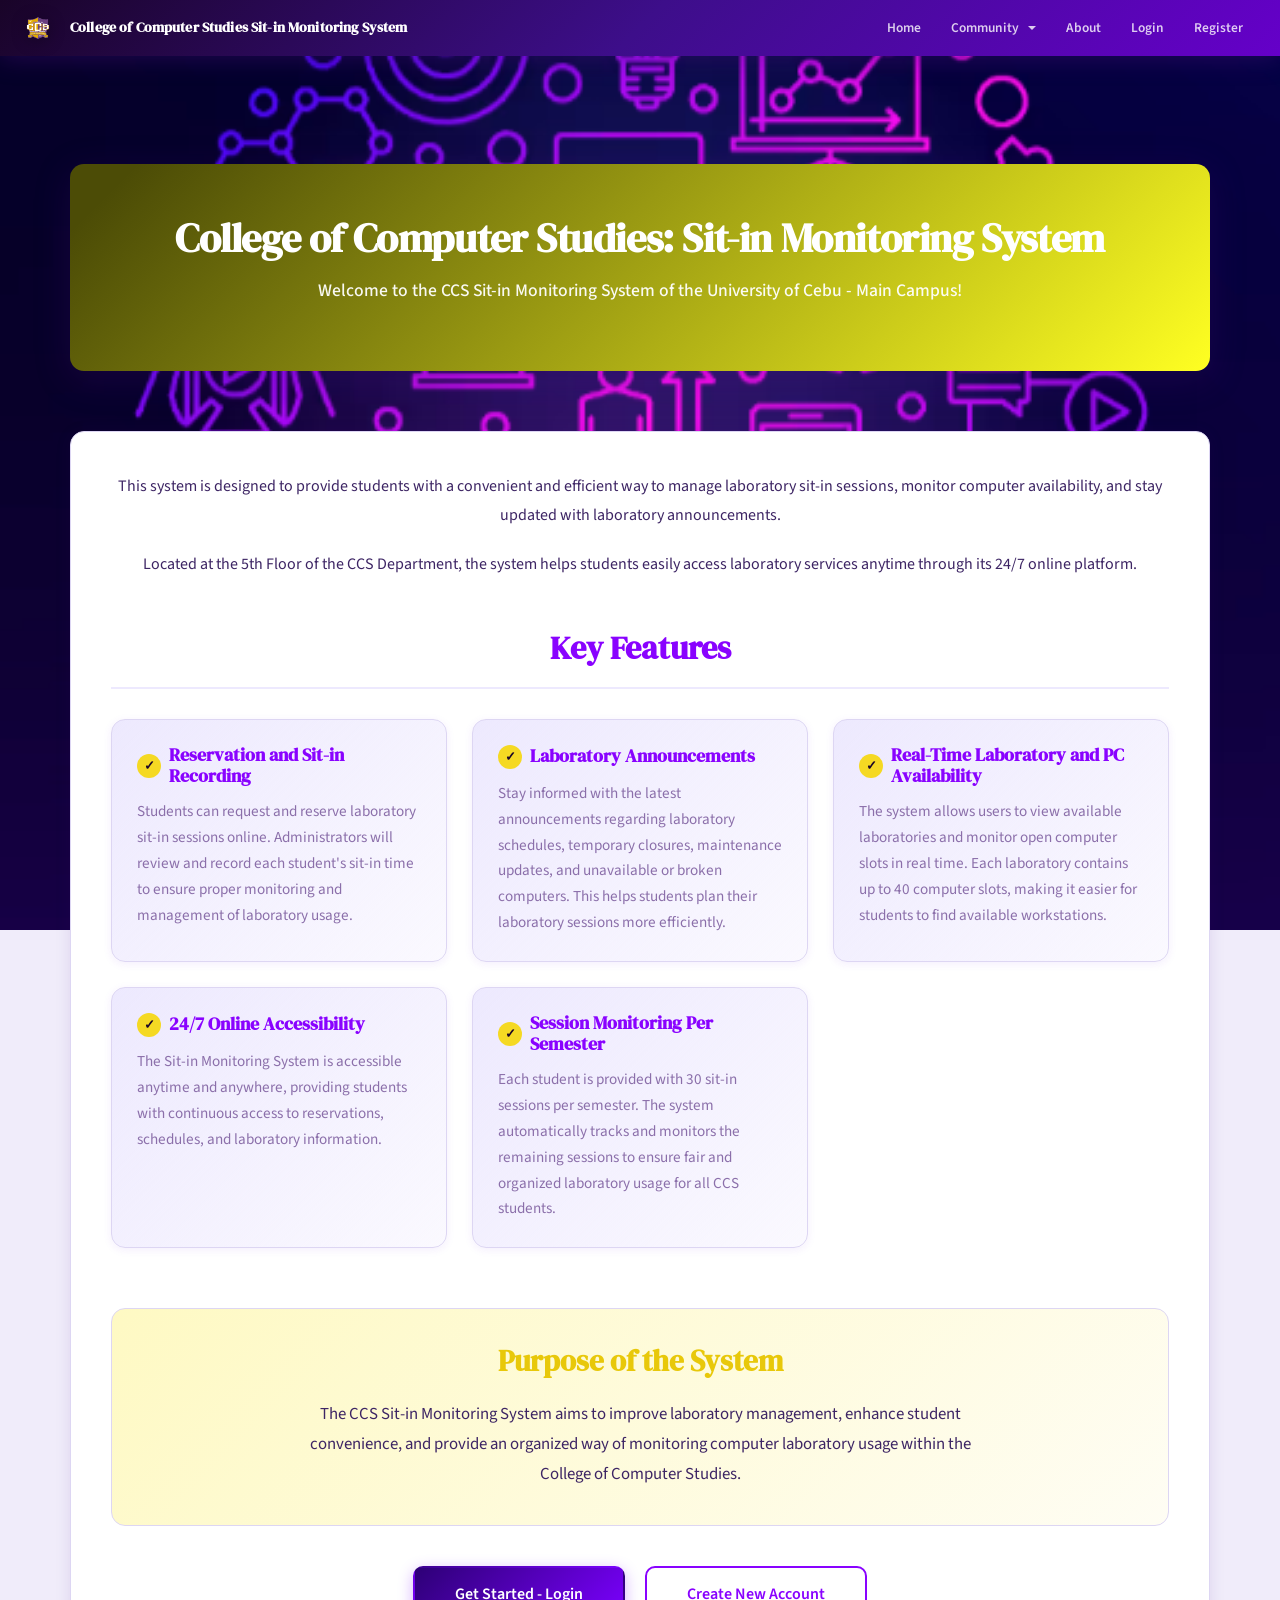
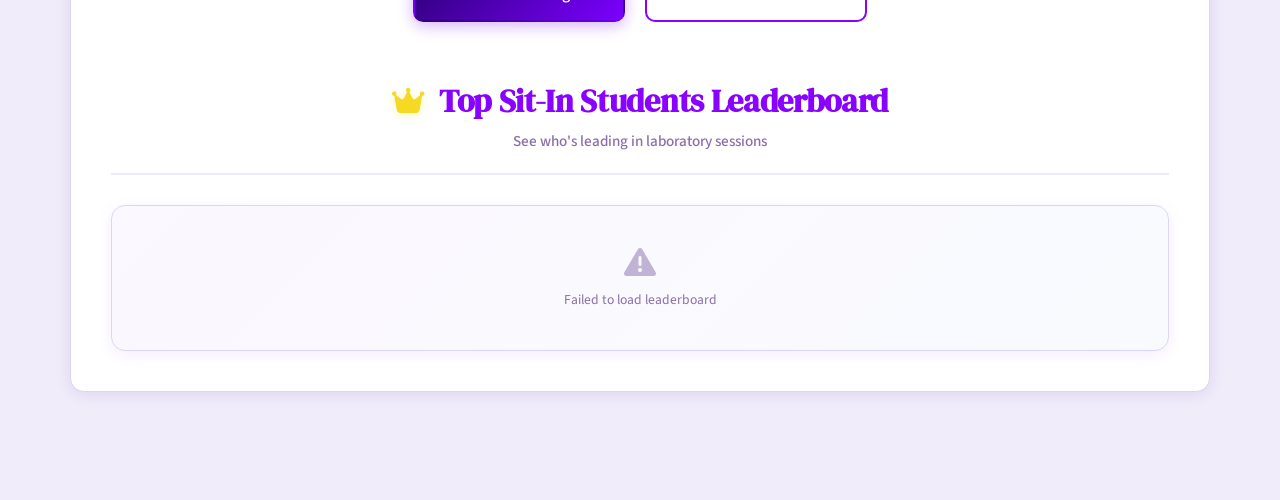
==== commit c0bb2b9e: "Latest Update from the flesh for my Revice" ====
--- a/index.html
+++ b/index.html
@@ -23,7 +23,42 @@
     <div class="collapse navbar-collapse" id="navMenu">
       <ul class="navbar-nav ms-auto gap-1">
         <li class="nav-item"><a class="nav-link" href="#/home">Home</a></li>
-        <li class="nav-item"><a class="nav-link" href="#/community">Community ▾</a></li>
+        <li class="nav-item dropdown">
+          <a class="nav-link dropdown-toggle" href="#" id="communityDropdown" role="button" data-bs-toggle="dropdown" aria-expanded="false">Community</a>
+          <ul class="dropdown-menu dropdown-menu-dark community-dropdown-menu" aria-labelledby="communityDropdown">
+            <li><a class="dropdown-item community-dropdown-item" href="#/community/sitin">
+              <div class="dropdown-item-icon"><i class="fa-solid fa-people-group"></i></div>
+              <div class="dropdown-item-content">
+                <div class="dropdown-item-title">Sit-in</div>
+                <div class="dropdown-item-desc">Find a laboratory to sit in</div>
+              </div>
+            </a></li>
+            <li><hr class="dropdown-divider"></li>
+            <li><a class="dropdown-item community-dropdown-item" href="#/community/evaluation">
+              <div class="dropdown-item-icon"><i class="fa-solid fa-comments"></i></div>
+              <div class="dropdown-item-content">
+                <div class="dropdown-item-title">Evaluation/Reviews</div>
+                <div class="dropdown-item-desc">Share your experience with us</div>
+              </div>
+            </a></li>
+            <li><hr class="dropdown-divider"></li>
+            <li><a class="dropdown-item community-dropdown-item" href="#/community/events">
+              <div class="dropdown-item-icon"><i class="fa-solid fa-calendar"></i></div>
+              <div class="dropdown-item-content">
+                <div class="dropdown-item-title">Laboratory Events</div>
+                <div class="dropdown-item-desc">Hackathon (CCS Days)</div>
+              </div>
+            </a></li>
+            <li><hr class="dropdown-divider"></li>
+            <li><a class="dropdown-item community-dropdown-item" href="#/community/connect">
+              <div class="dropdown-item-icon"><i class="fa-solid fa-people-arrows"></i></div>
+              <div class="dropdown-item-content">
+                <div class="dropdown-item-title">Student Connect</div>
+                <div class="dropdown-item-desc">Make connections with kapwa CCS</div>
+              </div>
+            </a></li>
+          </ul>
+        </li>
         <li class="nav-item"><a class="nav-link" href="#" onclick="openAboutModal(); return false;">About</a></li>
         <li class="nav-item"><a class="nav-link" href="#/login">Login</a></li>
         <li class="nav-item"><a class="nav-link" href="register.html">Register</a></li>
@@ -103,6 +138,27 @@
             <a href="#/login" class="btn-primary-cta">Get Started - Login</a>
             <a href="register.html" class="btn-secondary-cta">Create New Account</a>
           </div>
+
+          <!-- LEADERBOARD SECTION -->
+          <div class="leaderboard-section">
+            <div class="leaderboard-header-container">
+              <div class="leaderboard-title-content">
+                <i class="fa-solid fa-crown"></i>
+                <h2>Top Sit-In Students Leaderboard</h2>
+              </div>
+              <p class="leaderboard-subtitle">See who's leading in laboratory sessions</p>
+            </div>
+
+            <div class="leaderboard-container">
+              <div id="leaderboard-list" class="leaderboard-items">
+                <!-- Leaderboard items will be loaded here -->
+                <div class="leaderboard-loading">
+                  <div class="spinner-border" style="color: var(--violet);"></div>
+                  <p>Loading leaderboard...</p>
+                </div>
+              </div>
+            </div>
+          </div>
         </div>
       </div>
     </div>
@@ -290,7 +346,9 @@
     // Page routing logic
     function handleNavigation() {
       const hash = window.location.hash.slice(1) || '/home'; // Remove '#' and default to home
-      const page = hash.split('/')[1] || 'home';
+      const parts = hash.split('/').filter(p => p);
+      const page = parts[0] || 'home';
+      const subpage = parts[1] || null;
       
       // Hide all pages
       document.querySelectorAll('.page-section').forEach(el => el.style.display = 'none');
@@ -299,12 +357,46 @@
       const pageElement = document.getElementById(page + '-page');
       if (pageElement) {
         pageElement.style.display = 'block';
+        
+        // If it's a community subpage, scroll to appropriate section or show modal
+        if (page === 'community' && subpage) {
+          handleCommunitySubpage(subpage);
+        }
+        
         // Update navbar active state
-        document.querySelectorAll('.navbar-nav .nav-link').forEach(link => {
+        document.querySelectorAll('.navbar-nav .nav-link:not(.dropdown-toggle)').forEach(link => {
           link.classList.remove('active');
         });
         const activeLink = document.querySelector(`a[href="#/${page}"]`);
         if (activeLink) activeLink.classList.add('active');
+      }
+    }
+
+    // Handle community subpage navigation
+    function handleCommunitySubpage(subpage) {
+      // Map community subpages to actions
+      const communityActions = {
+        'sitin': () => {
+          alert('Please login to reserve a sit-in session.');
+          window.location.hash = '#/login';
+        },
+        'evaluation': () => {
+          alert('Please login to share your feedback.');
+          window.location.hash = '#/login';
+        },
+        'events': () => {
+          alert('Please login to see laboratory events.');
+          window.location.hash = '#/login';
+        },
+        'connect': () => {
+          alert('Please login or register to connect with other students.');
+          window.location.hash = '#/login';
+        }
+      };
+
+      const action = communityActions[subpage];
+      if (action) {
+        action();
       }
     }
     
--- a/style.css
+++ b/style.css
@@ -49,6 +49,7 @@
 
   /* Gradients */
   --grad-navbar:   linear-gradient(135deg, #190428 0%, #3d0e8a 50%, #6500c9 100%);
+  --grad-hder: linear-gradient(135deg, #4c4c06 5%, #ffff22 100%);
   --grad-header:   linear-gradient(135deg, #190428 0%, #8902ff 100%);
   --grad-session:  linear-gradient(135deg, #190428 0%, #571a90 100%);
   --grad-btn:      linear-gradient(135deg, #2d0076, #7b00ff);
@@ -458,6 +459,63 @@
   padding: 0;
 }
 
+/* Community Dropdown Menu */
+.community-dropdown-menu {
+  min-width: 320px !important;
+  border: 1.5px solid rgba(119, 37, 235, 0.3) !important;
+  border-radius: var(--radius-sm) !important;
+  background: linear-gradient(135deg, #1f1638 0%, #0d0716 100%) !important;
+  box-shadow: 0 8px 32px rgba(119, 37, 235, 0.2) !important;
+  padding: 8px 0 !important;
+}
+
+.community-dropdown-item {
+  display: flex !important;
+  align-items: center !important;
+  gap: 12px !important;
+  padding: 12px 16px !important;
+  color: rgba(255, 255, 255, 0.85) !important;
+  transition: all 0.2s ease !important;
+  cursor: pointer !important;
+}
+
+.community-dropdown-item:hover {
+  background: rgba(119, 37, 235, 0.15) !important;
+  color: #fff !important;
+  padding-left: 20px !important;
+}
+
+.dropdown-item-icon {
+  width: 40px;
+  height: 40px;
+  border-radius: 10px;
+  background: linear-gradient(135deg, #7725eb 0%, #2563eb 100%);
+  display: flex;
+  align-items: center;
+  justify-content: center;
+  color: #fff;
+  font-size: 1.1rem;
+  flex-shrink: 0;
+  box-shadow: 0 2px 8px rgba(119, 37, 235, 0.3);
+}
+
+.dropdown-item-content {
+  flex: 1;
+}
+
+.dropdown-item-title {
+  font-size: 0.9rem;
+  font-weight: 700;
+  color: #fff;
+  margin-bottom: 2px;
+}
+
+.dropdown-item-desc {
+  font-size: 0.75rem;
+  color: rgba(255, 255, 255, 0.65);
+  line-height: 1.3;
+}
+
 .notif-header {
   padding: 10px 16px;
   border-bottom: 1px solid var(--border);
@@ -704,7 +762,7 @@
 
 /* Gradient card header */
 .card-header-register {
-  background: var(--grad-header);
+  background: var(--grad-hder);
   padding: 1.75rem 2.25rem;
   position: relative;
   overflow: hidden;
@@ -2008,7 +2066,7 @@
 .home-header {
   text-align: center;
   margin-bottom: 60px;
-  background: var(--grad-header);
+  background: var(--grad-hder);
   padding: 50px 30px;
   border-radius: var(--radius);
   color: white;
@@ -2297,7 +2355,7 @@
 .community-header {
   text-align: center;
   margin-bottom: 60px;
-  background: var(--grad-header);
+  background: var(--grad-hder);
   padding: 50px 30px;
   border-radius: var(--radius);
   color: white;
@@ -2332,6 +2390,186 @@
   grid-template-columns: repeat(auto-fit, minmax(280px, 1fr));
   gap: 30px;
   margin-bottom: 30px;
+}
+
+/* ════════════════════════════════════════════════════════════
+   USER LEADERBOARD DISPLAY
+   ════════════════════════════════════════════════════════════ */
+
+.leaderboard-container {
+  padding: 0;
+}
+
+/* Leaderboard List Section */
+.leaderboard-list {
+  padding: 0;
+  display: flex;
+  flex-direction: column;
+}
+
+.leaderboard-item {
+  display: flex;
+  align-items: center;
+  gap: 14px;
+  padding: 14px 18px;
+  border-bottom: 1px solid var(--border);
+  transition: background-color 0.15s ease;
+  overflow-x: auto;
+}
+
+.leaderboard-item:hover {
+  background: linear-gradient(90deg, rgba(119, 37, 235, 0.05) 0%, transparent 100%);
+}
+
+.leaderboard-item:last-child {
+  border-bottom: none;
+}
+
+.leaderboard-rank-num {
+  min-width: 30px;
+  font-size: 1.1rem;
+  font-weight: 800;
+  text-align: center;
+  color: var(--text2);
+  display: flex;
+  align-items: center;
+  gap: 6px;
+}
+
+.leaderboard-medal {
+  font-size: 1.4rem;
+  line-height: 1;
+}
+
+.leaderboard-avatar-img {
+  width: 40px;
+  height: 40px;
+  border-radius: 50%;
+  object-fit: cover;
+  border: 2px solid var(--border);
+  flex-shrink: 0;
+}
+
+.leaderboard-avatar-placeholder {
+  width: 40px;
+  height: 40px;
+  border-radius: 50%;
+  background: linear-gradient(135deg, #7725eb 0%, #2563eb 100%);
+  display: flex;
+  align-items: center;
+  justify-content: center;
+  color: #fff;
+  font-weight: 700;
+  font-size: .75rem;
+  flex-shrink: 0;
+  border: 2px solid var(--border);
+}
+
+.leaderboard-avatar-wrapper {
+  position: relative;
+  width: 40px;
+  height: 40px;
+  flex-shrink: 0;
+}
+
+.leaderboard-info {
+  flex: 1;
+  min-width: 0;
+}
+
+.leaderboard-name {
+  font-weight: 600;
+  font-size: .9rem;
+  color: var(--text);
+  white-space: nowrap;
+  overflow: hidden;
+  text-overflow: ellipsis;
+  margin-bottom: 3px;
+}
+
+.leaderboard-id {
+  font-size: .75rem;
+  color: var(--text3);
+  margin-bottom: 2px;
+}
+
+.leaderboard-course {
+  font-size: .7rem;
+  color: var(--text3);
+  font-weight: 600;
+  text-transform: uppercase;
+  letter-spacing: .04em;
+}
+
+.leaderboard-stats {
+  display: flex;
+  align-items: center;
+  gap: 20px;
+  flex-shrink: 0;
+  min-width: 0;
+}
+
+.leaderboard-stat {
+  text-align: right;
+}
+
+.leaderboard-stat-label {
+  font-size: .65rem;
+  color: var(--text3);
+  text-transform: uppercase;
+  letter-spacing: .05em;
+  font-weight: 700;
+  margin-bottom: 2px;
+}
+
+.leaderboard-stat-value {
+  font-size: 1rem;
+  font-weight: 800;
+  color: var(--text);
+}
+
+.leaderboard-points {
+  color: var(--gold2);
+  font-weight: 800;
+  font-size: 1.1rem;
+}
+
+/* Empty State */
+.leaderboard-empty {
+  text-align: center;
+  padding: 40px 20px;
+  color: var(--text3);
+}
+
+.leaderboard-empty i {
+  font-size: 2rem;
+  display: block;
+  margin-bottom: 12px;
+  opacity: 0.5;
+}
+
+.leaderboard-empty p {
+  font-size: .85rem;
+  margin: 0;
+}
+
+/* Responsive */
+@media (max-width: 768px) {
+  .leaderboard-item {
+    flex-wrap: wrap;
+    gap: 10px;
+  }
+
+  .leaderboard-stats {
+    width: 100%;
+    order: 3;
+    gap: 12px;
+    flex-wrap: wrap;
+  }
+
+  .leaderboard-stat-value {
+    font-size: .95rem;
+  }
 }
 
 .community-card {
@@ -2539,7 +2777,7 @@
 }
 
 .about-modal-header {
-  background: var(--grad-header);
+  background: var(--grad-hder);
   color: white;
   padding: 30px;
   display: flex;
@@ -2734,4 +2972,166 @@
   .about-section-text {
     font-size: 0.9rem;
   }
+}
+
+/* ════════════════════════════════════════════════════════════
+   LEADERBOARD SECTION (HOME PAGE)
+   ════════════════════════════════════════════════════════════ */
+
+.leaderboard-section {
+  margin-top: 60px;
+  animation: slideInUp 0.5s ease;
+}
+
+@keyframes slideInUp {
+  from {
+    opacity: 0;
+    transform: translateY(20px);
+  }
+  to {
+    opacity: 1;
+    transform: translateY(0);
+  }
+}
+
+.leaderboard-header-container {
+  text-align: center;
+  margin-bottom: 30px;
+  padding-bottom: 20px;
+  border-bottom: 2px solid var(--violet-bg);
+}
+
+.leaderboard-title-content {
+  display: flex;
+  align-items: center;
+  justify-content: center;
+  gap: 15px;
+  margin-bottom: 10px;
+}
+
+.leaderboard-title-content i {
+  font-size: 1.8rem;
+  color: var(--gold);
+  text-shadow: 0 2px 8px rgba(245, 217, 35, 0.3);
+}
+
+.leaderboard-title-content h2 {
+  font-family: 'DM Serif Display', serif;
+  font-size: 2rem;
+  font-weight: 700;
+  color: var(--violet2);
+  margin: 0;
+  letter-spacing: -0.01em;
+}
+
+.leaderboard-subtitle {
+  font-size: 0.95rem;
+  color: var(--text3);
+  margin: 0;
+  font-weight: 500;
+}
+
+.leaderboard-container {
+  background: linear-gradient(135deg, rgba(119, 37, 235, 0.03), rgba(37, 99, 235, 0.03));
+  border: 1.5px solid var(--border);
+  border-radius: var(--radius);
+  overflow: hidden;
+  box-shadow: 0 4px 16px rgba(119, 37, 235, 0.08);
+}
+
+.leaderboard-items {
+  padding: 0;
+  display: flex;
+  flex-direction: column;
+}
+
+.leaderboard-loading {
+  display: flex;
+  flex-direction: column;
+  align-items: center;
+  justify-content: center;
+  padding: 60px 40px;
+  gap: 15px;
+  color: var(--text3);
+}
+
+.leaderboard-loading p {
+  margin: 0;
+  font-size: 0.95rem;
+  font-weight: 500;
+}
+
+/* Responsive leaderboard section */
+@media (max-width: 768px) {
+  .leaderboard-section {
+    margin-top: 40px;
+  }
+
+  .leaderboard-title-content h2 {
+    font-size: 1.5rem;
+  }
+
+  .leaderboard-title-content i {
+    font-size: 1.5rem;
+  }
+
+  .leaderboard-subtitle {
+    font-size: 0.9rem;
+  }
+
+  .leaderboard-header-container {
+    margin-bottom: 20px;
+    padding-bottom: 15px;
+  }
+
+  .leaderboard-item {
+    padding: 12px 14px;
+    gap: 10px;
+    flex-wrap: wrap;
+  }
+
+  .leaderboard-avatar-img,
+  .leaderboard-avatar-placeholder {
+    width: 36px;
+    height: 36px;
+  }
+
+  .leaderboard-name {
+    font-size: 0.85rem;
+  }
+
+  .leaderboard-id,
+  .leaderboard-course {
+    font-size: 0.65rem;
+  }
+
+  .leaderboard-stats {
+    gap: 15px;
+  }
+
+  .leaderboard-stat-value {
+    font-size: 0.9rem;
+  }
+}
+
+body.theme-dark .leaderboard-section {
+  color: var(--text);
+}
+
+body.theme-dark .leaderboard-title-content h2 {
+  color: #e5b8ff;
+}
+
+body.theme-dark .leaderboard-container {
+  background: rgba(114, 46, 255, 0.08);
+  border-color: rgba(255, 255, 255, 0.1);
+  box-shadow: 0 4px 16px rgba(137, 2, 255, 0.12);
+}
+
+body.theme-dark .leaderboard-item {
+  background: transparent;
+}
+
+body.theme-dark .leaderboard-item:hover {
+  background: rgba(114, 46, 255, 0.1);
 }
